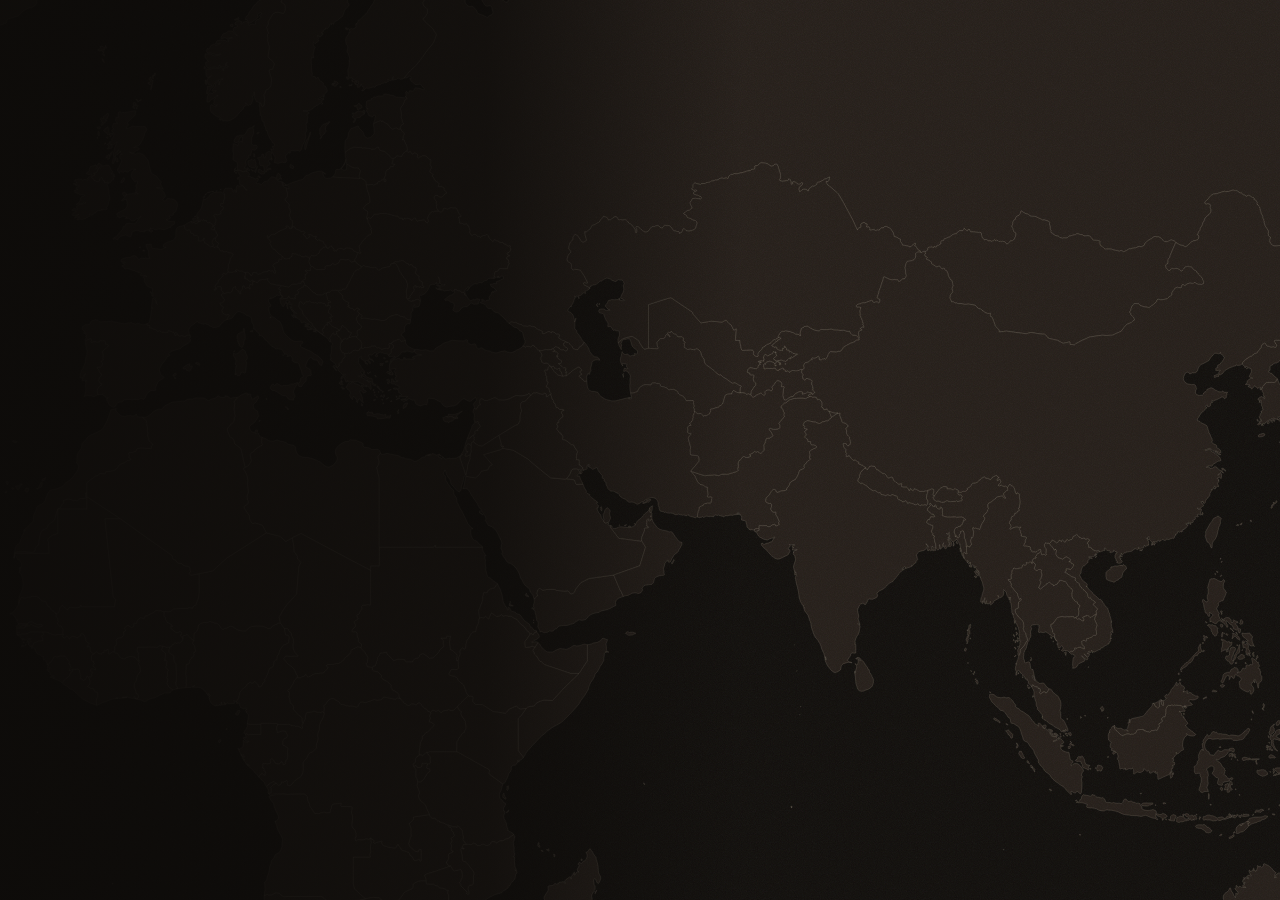
==== index.html @ 6f89796e "Tigray case study deck (UN and Conflict Management seminar) Co-Authored-By: Claude Opus 5.5 <noreply" ====
<!doctype html>
<html lang="en">
<head>
<meta charset="utf-8">
<meta name="viewport" content="width=device-width,initial-scale=1,viewport-fit=cover">
<title>Tigray — A Landlocked Giant</title>
<link rel="stylesheet" href="css/deck.css?v=1793143483">
<link rel="stylesheet" href="css/scene.css?v=1793188620">
</head>
<body>
<div id="viewport">
<div id="stage">
  <svg id="geo"></svg>
  <svg id="ink"></svg>
  <div id="layer"></div>
  <div id="grain"></div>
  <div id="rewind"><span>◀◀ 1889</span></div>

  <!-- PROLOGUE -->
  <section class="slide cold bottom" id="cold" data-at="0.0" data-title="Cold open · 23 Sep 2026" data-hud="off">
    <div class="date step fade">23 September 2026</div>
    <div class="line step">Fighting resumes in northern Ethiopia.</div>
    <div class="line step dim">Airports in Axum, Shire and Mekelle are seized.</div>
    <div class="line step ochre">Four years after a peace deal.</div>
    <script type="application/json" class="scene">[
      {"view":"oldworld","dim":0.15,"year":""},
      {"view":"tigray","frame":"right2","regions":1,"zones":1,"regionFill":{"Tigray":"tig"},"regionOpacity":0.35,"year":"2026","markers":["mekelle","axum","shire"]},
      {"booms":["mekelle"]},
      {"booms":["mekelle","axum","shire"],"pulse":["mekelle","axum","shire"]},
      {"booms":["mekelle","axum","shire",{"at":"alamata","size":0.8}],"markers":["mekelle","axum","shire","alamata"]}
    ]</script>
    <aside class="notes">
      First click: say nothing, let the map fall from space onto Tigray.
      SAY: "Twenty-third of September, this year. Fighting resumes in northern Ethiopia." (click) "The airports in Axum, Shire and Mekelle are seized." (click) "Four years after a peace deal that was supposed to end it."
      Pause on the explosions. "This is Tigray. And this is the second war here in six years."
    </aside>
  </section>

  <section class="slide title-slide" id="title" data-at="0.5" data-title="Title" data-hud="off">
    <div class="geez">ትግራይ</div>
    <h1>Tigray</h1>
    <p class="lede">A landlocked giant, a coastal neighbour, and a region caught in between. <span class="dim">Why Ethiopia's north keeps going back to war.</span></p>
    <div class="byline"><span data-cfg="presenter"></span><span>Case study · Seminar</span><span data-cfg="date"></span></div>
    <script type="application/json" class="scene">[
      {"reset":true,"view":"tigray","frame":"right","regions":1,"zones":1,"regionFill":{"Tigray":"tig"},"regionOpacity":0.55,"dim":0.1,
       "flags":[{"key":"tigray","at":[39.0,13.75],"big":true,"text":"Tigray"}]}
    ]</script>
    <aside class="notes">
      SAY: "ትግራይ, Tigray, in Ge'ez script. My seminar text is Jon Abbink's 2011 article on ethnic federalism.
      My thesis in one sentence: the war in Tigray cannot be understood as a domestic war. Tigray sits exactly where three problems meet: a state of many nations, a giant that lost its sea, and a neighbour it does not trust.
      So I start with the map, go back into history, come back to today, and end with the whole region."
    </aside>
  </section>

  <section class="slide narrow" id="route" data-at="1.0" data-title="The route">
    <div class="eyebrow"><span>Prologue</span><span class="act">The route</span></div>
    <h2>The route</h2>
    <div class="ulist route">
      <div class="r"><span class="y">1</span><p><b>The map</b>: three dilemmas</p></div>
      <div class="r"><span class="y">2</span><p><b>How we got here</b>: 1889 – 2018</p></div>
      <div class="r"><span class="y">3</span><p><b>2018</b>: the centre moves</p></div>
      <div class="r"><span class="y">4</span><p><b>War</b>: 2020 – 2022</p></div>
      <div class="r"><span class="y">5</span><p><b>Pretoria</b>: who sat, who did not</p></div>
      <div class="r"><span class="y">6</span><p><b>After Pretoria</b>: up to today</p></div>
      <div class="r"><span class="y">7</span><p><b>The pattern</b></p></div>
      <div class="r"><span class="y">8</span><p><b>The region</b>: who wants what</p></div>
      <div class="r"><span class="y">9</span><p><b>Conclusions</b>: an open question</p></div>
    </div>
    <script type="application/json" class="scene">[
      {"reset":true,"view":"horn","frame":"right","focus":["Ethiopia","Eritrea","Djibouti","Somalia","Somaliland","Sudan","Yemen"],"countries":{"Ethiopia":"fed","Eritrea":"eri"},"fillOpacity":0.25,"dim":0.35}
    ]</script>
    <aside class="notes">
      Twenty seconds. Do not read the list; give the logic.
      SAY: "Nine short parts. First the map and three dilemmas. Then history: how we got here. Then 2018, the war, Pretoria, and what came after, up to this month. Then I name the pattern, I widen the camera to the region, and I end with a question rather than a solution."
    </aside>
  </section>

  <section class="slide narrow" id="board" data-at="1.4" data-title="The board">
    <div class="eyebrow"><span>Part 1</span><span class="act">The map</span></div>
    <h2>The Horn<br>of Africa</h2>
    <p class="lede step"><em>Ethiopia</em>: 130 million people. No coast since 1993.</p>
    <p class="lede step"><em>Eritrea</em>: about 3.5 million. The whole coast, with <em>Assab</em> and <em>Massawa</em>.</p>
    <p class="lede step"><em>Tigray</em>: Ethiopia's northern region, 6 million, wedged between Eritrea and Sudan.</p>
    <div class="vo step" data-s="4">Across the water: the <b>Red Sea</b>, about 12% of world trade.</div>
    <script type="application/json" class="scene">[
      {"reset":true,"view":"horn","frame":"right","focus":["Ethiopia","Eritrea","Djibouti","Somalia","Somaliland","Sudan","S. Sudan","Kenya","Yemen","Saudi Arabia","Egypt"],
       "flags":[{"key":"ethiopia","at":[37.2,7.3],"big":true,"text":"Ethiopia"},{"key":"eritrea","at":[38.4,16.1],"text":"Eritrea"},{"key":"sudan","at":[32.5,13.0],"text":"Sudan"},{"key":"somalia","at":[45.6,4.5],"text":"Somalia"},{"key":"yemen","at":[46.5,15.4],"text":"Yemen"},{"key":"saudi","at":[44.5,21.5],"text":"Saudi Arabia"}]},
      {"countries":{"Ethiopia":"fed"},"fillOpacity":0.4},
      {"countries":{"Ethiopia":"fed","Eritrea":"eri"},"markers":["assab","massawa"],"pulse":["assab","massawa"]},
      {"pulse":[],"regions":1,"regionFill":{"Tigray":"tig"},"regionOpacity":0.85,"markers":["mekelle","addis","assab","massawa"]},
      {"sea":true,"arrows":[{"id":"trade","from":[33.0,27.5],"to":[44.2,11.9],"kind":"support","color":"sky","bend":0.08,"label":"Suez ⇄ Asia","labelAt":0.3}]}
    ]</script>
    <aside class="notes">
      Three actors, one sea. Say the numbers slowly.
      SAY: "Ethiopia: about 130 million people, the second most populous country in Africa. Since 1993 it has no coast at all.
      Eritrea: about three and a half million, nobody knows exactly because there has never been a census. It holds the whole coast, about a thousand kilometres, with two ports: Assab in the south and Massawa in the north.
      Tigray: Ethiopia's northern region, about six million people, wedged between Eritrea and Sudan.
      And across the water, the Red Sea, from Suez to Bab el-Mandeb, about 12% of world trade. Remember the blue line. Every time it lights up, the sea is the reason."
    </aside>
  </section>

  <section class="slide narrow" id="nations" data-at="2.1" data-title="Dilemma 1 · one state or many nations?" data-cycle>
    <div class="disclaimer">Bubbles paraphrase public positions · source under each · photos: Wikimedia Commons</div>
    <div class="eyebrow"><span>Part 1</span><span class="act">Dilemma 1</span></div>
    <h2>One state,<br>many nations?</h2>
    <p class="lede step"><em>Over 80 peoples</em>. Oromo ~35%, Amhara ~27%, Somali and Tigrayans ~6% each.</p>
    <p class="lede step">Since 1991 every region is an ethnic <em>homeland</em>, with its own government and police.</p>
    <p class="lede step">The question is old: students asked it in <em>1969</em>. Every regime answered it by force.</p>
    <div class="vo step" data-s="4">Whoever holds the centre <b>holds the state</b>.</div>
    <script type="application/json" class="scene">[
      {"reset":true,"view":"ethiopia","frame":"right","regions":1,"regionOpacity":0.15,
       "cycle":{"n":"Dilemma 1","title":"a state of many nations","on":[1],"now":1}},
      {"regionFill":{"Tigray":"tig","Amhara":"amh","Oromia":"lichen","Somali":"sky","Afar":"gold","SNNPR":"rose","Beneshangul Gumu":"teal","Gambela":"violet"},"regionOpacity":0.55,
       "labels":[{"text":"Oromo ~35%","at":[38.6,7.6]},{"text":"Amhara ~27%","at":[38.0,11.3]},{"text":"Somali ~6%","at":[43.8,7.0]},{"text":"Tigrayans ~6%","at":[38.9,13.8]}]},
      {"labels":[{"text":"Tigray","at":[38.9,13.8]},{"text":"Afar","at":[40.9,12.2]},{"text":"Amhara","at":[38.0,11.3]},{"text":"Oromia","at":[38.6,7.6]},{"text":"Somali","at":[43.8,7.0]},{"text":"SNNP","at":[36.6,6.3]}]},
      {"labels":[],"tokens":[{"id":"walleligne","at":"addis"}],
       "bubbles":[{"who":"walleligne","text":"Ethiopia is not really one nation. It is made up of a dozen nationalities.","src":"Walleligne Makonnen, 'On the Question of Nationalities in Ethiopia', 1969 (paraphrase)","pos":"bottom","w":360}]},
      {"bubbles":[],"tokens":[],"regionOpacity":0.75}
    ]</script>
    <aside class="notes">
      Dilemma 1. Introduce the box in the corner: "we collect four conditions as we go".
      SAY: "First dilemma: is Ethiopia one state, or a conglomerate of nations? More than eighty peoples. In the last census, 2007, the Oromo were about 35%, the Amhara about 27%, Somali and Tigrayans about 6% each.
      Since 1991 the map follows ethnicity: each region is the homeland of one people, with its own government and its own police.
      The question is old. In 1969 a student, Walleligne Makonnen, wrote that Ethiopia was not one nation but a dozen nationalities: 'the national question'. Every regime since answered it by force: the emperor by assimilation, the military junta by terror, the TPLF by ethnic federalism.
      The consequence: whoever holds the centre holds the state, and the others wait, or rebel. Watch the box in the corner: this is the first of four conditions we will collect."
    </aside>
  </section>

  <section class="slide narrow" id="landlocked" data-at="3.0" data-title="Dilemma 2 · a giant without a sea" data-cycle>
    <div class="disclaimer">Bubbles paraphrase public positions · source under each · photos: Wikimedia Commons</div>
    <div class="eyebrow"><span>Part 1</span><span class="act">Dilemma 2</span></div>
    <h2>A giant<br>without a sea</h2>
    <p class="lede step">1993: Eritrea's independence takes <em>the whole coast</em>.</p>
    <p class="lede step">Today over <em>90%</em> of Ethiopia's trade runs through one port: <em>Djibouti</em>.</p>
    <p class="lede step">One corridor, high fees, no leverage: the sea becomes a <em>security</em> question.</p>
    <script type="application/json" class="scene">[
      {"reset":true,"view":"hornN","frame":"right","countries":{"Ethiopia":"fed"},"fillOpacity":0.3,
       "cycle":{"n":"Dilemma 2","title":"a giant without a sea","on":[1,2],"now":2}},
      {"countries":{"Ethiopia":"fed","Eritrea":"eri"},"fillOpacity":0.35,"sea":true,"markers":["assab","massawa"],"pulse":["assab","massawa"]},
      {"pulse":["djibouti"],"markers":["addis","djibouti","assab","massawa"],
       "arrows":[{"id":"dj","from":"addis","to":"djibouti","kind":"support","color":"gold","width":5,"label":"90% of trade","labelAt":0.5,"bend":-0.1}]},
      {"pulse":[],"tokens":[{"id":"abiy","at":"addis"}],
       "bubbles":[{"who":"abiy","text":"Sea access is a legal, historical and existential question.","src":"Abiy, parliament, Oct 2025","pos":"top","w":330}]},
      {"bubbles":[]}
    ]</script>
    <aside class="notes">
      Dilemma 2, from Woldemariam (HORN Bulletin, Jan–Feb 2026), the landlocked-state lens.
      SAY: "Second dilemma: a giant without a sea. In 1993 Eritrea became independent and took the whole coast with it.
      Today more than 90% of Ethiopia's foreign trade goes through one port, Djibouti. Woldemariam lists what that means: high logistics costs, exposure to one single corridor, and no leverage over the fees.
      So port access stops being a trade issue and becomes a core national security issue. Abiy says it openly: sea access is a 'legal, historical and existential' question. That is condition two in the box."
    </aside>
  </section>

  <section class="slide narrow" id="threeways" data-at="3.7" data-title="How landlocked states think" data-cycle>
    <div class="eyebrow"><span>Part 1</span><span class="act">How landlocked states think</span></div>
    <h2>Three ways<br>to think</h2>
    <div class="dossier">
      <div class="row step"><div class="k">1 · Vulnerability</div><p>The neighbour with the port holds your <em>lifeline</em>. Every closure is a threat.</p></div>
      <div class="row step"><div class="k">2 · Adaptation</div><p>Many partners, many ports: Djibouti, Berbera, Port Sudan, Assab.</p></div>
      <div class="row step"><div class="k">3 · Interdependence</div><p>Shared corridors and rules, so that <em>no single neighbour</em> can close the door.</p></div>
    </div>
    <div class="vo step" data-s="4">Switzerland, Botswana: <b>rules</b>. Afghanistan, Armenia: <b>isolation</b>.</div>
    <script type="application/json" class="scene">[
      {"reset":true,"view":[[33,6],[49,20.5]],"frame":"right","countries":{"Ethiopia":"fed"},"fillOpacity":0.3,"sea":true,"markers":["addis"],
       "cycle":{"n":"Dilemma 2","title":"how a landlocked state thinks","on":[1,2]}},
      {"markers":["addis","djibouti"],"pulse":["djibouti"],
       "arrows":[{"id":"dj","from":"addis","to":"djibouti","kind":"support","color":"gold","width":5,"bend":-0.1}]},
      {"pulse":[],"markers":["addis","djibouti","berbera","portsudan","assab"],
       "arrows":[{"id":"dj","from":"addis","to":"djibouti","kind":"support","color":"gold","width":5,"bend":-0.1},{"id":"b","from":"addis","to":"berbera","kind":"move","color":"gold","bend":0.12},{"id":"p","from":"addis","to":"portsudan","kind":"move","color":"gold","bend":-0.1},{"id":"a","from":"addis","to":"assab","kind":"claim","color":"oxide","bend":-0.18}]},
      {"arrows":[{"id":"dj","from":"addis","to":"djibouti","kind":"support","color":"sky","width":4,"bend":-0.1},{"id":"a","from":"addis","to":"assab","kind":"support","color":"sky","width":4,"bend":-0.18},{"id":"b","from":"addis","to":"berbera","kind":"support","color":"sky","width":4,"bend":0.12}],
       "labels":[{"text":"shared corridors?","at":[43.4,8.2],"color":"sky"}]},
      {}
    ]</script>
    <aside class="notes">
      The framework of the article: Mahdi (2021), "Security and foreign policy of landlocked states", as used by Woldemariam (2026, pp. 2–3).
      SAY: "How does a state without a sea think? Woldemariam uses a framework by Mahdi, with three structural conditions.
      One, vulnerability: you depend on a transit neighbour; whoever has the port holds your lifeline, so every closure feels like a threat.
      Two, adaptation: you diversify, many partners, many ports. Ethiopia has tried Djibouti, Berbera in Somaliland, Port Sudan, Lamu in Kenya, and Assab.
      Three, interdependence: you build shared corridors and rules, so that no single neighbour can close the door.
      The comparisons in the article: Switzerland and Botswana made it work through institutions and interdependence. Afghanistan and Armenia show the other path: instability at home and nationalist narratives, which deepen vulnerability and isolation.
      Keep the question for later: which path is Ethiopia on?"
    </aside>
  </section>

  <section class="slide narrow" id="twostates" data-at="4.5" data-title="Two states, two logics">
    <div class="eyebrow"><span>Part 1</span><span class="act">Ethiopia and Eritrea</span></div>
    <h2>Two logics</h2>
    <table class="vs">
      <tr><th></th><th>Ethiopia</th><th>Eritrea</th></tr>
      <tr class="step"><td class="k">People</td><td>130 million</td><td>about 3.5 million</td></tr>
      <tr class="step"><td class="k">Sea</td><td>none</td><td>the whole coast</td></tr>
      <tr class="step"><td class="k">Regime</td><td>a federation; Abiy's party dominates</td><td>one party, no national election, Isaias since 1991</td></tr>
      <tr class="step"><td class="k">Logic</td><td>many partners, trade, integration</td><td>security first; the ports are leverage</td></tr>
    </table>
    <div class="vo step" data-s="5">For Ethiopia the coast is a <b>lifeline</b>. For Eritrea it is <b>leverage</b>.</div>
    <script type="application/json" class="scene">[
      {"reset":true,"view":"hornN","frame":"right","countries":{"Ethiopia":"fed","Eritrea":"eri"},"fillOpacity":0.15},
      {"fillOpacity":0.4},
      {"sea":true,"markers":["assab","massawa"],"pulse":["assab","massawa"]},
      {"pulse":[],"tokens":[{"id":"abiy","at":"addis"},{"id":"isaias","at":"asmara"}]},
      {"arrows":[{"id":"dj","from":"addis","to":"djibouti","kind":"support","color":"gold","bend":-0.1}],"markers":["assab","massawa","djibouti"]},
      {"tokens":[{"id":"isaias","at":"asmara"}]}
    ]</script>
    <aside class="notes">
      The asymmetry, row by row (Woldemariam 2026, pp. 4–7).
      SAY: "Two states, two logics. People: 130 million against about three and a half. Sea: none against the whole coast.
      Regime: Ethiopia is a federation with real bureaucracies, even if Abiy's Prosperity Party dominates. Eritrea is a one-party state; there has never been a national election; Isaias Afwerki has ruled since 1991, decisions are personal.
      Logic: Ethiopia looks for many partners, trade and regional integration. Eritrea thinks security first; Woldemariam calls it securitised and zero-sum. Its ports are its leverage, the one card that compensates for being small. Opening them fully would also mean transparency and economic opening, a risk for the regime.
      So: for Ethiopia the coast is a lifeline. For Eritrea it is leverage."
    </aside>
  </section>

  <section class="slide narrow" id="mistrust" data-at="5.3" data-title="Dilemma 3 · built-in mistrust" data-cycle>
    <div class="eyebrow"><span>Part 1</span><span class="act">Dilemma 3</span></div>
    <h2>Built-in<br>mistrust</h2>
    <p class="lede step"><span class="k">Asmara remembers</span>Annexation in 1962, thirty years of war, the border war of 1998.</p>
    <p class="lede step"><span class="k">Addis fears</span>An Eritrea that arms its rebels and holds the door to the sea.</p>
    <p class="lede step"><span class="k">The trap</span>Each side reads the other's defence as an attack.</p>
    <div class="vo step" data-s="4">Every peace so far was made <b>between leaders, not institutions</b>.</div>
    <script type="application/json" class="scene">[
      {"reset":true,"view":"hornN","frame":"right","countries":{"Ethiopia":"fed","Eritrea":"eri"},"fillOpacity":0.25,
       "tokens":[{"id":"abiy","at":"addis"},{"id":"isaias","at":"asmara"}],
       "cycle":{"n":"Dilemma 3","title":"a neighbour it cannot trust","on":[1,2,3],"now":3}},
      {"tokens":[{"id":"abiy","at":"addis"},{"id":"isaias","at":"asmara","glow":true}],"labels":[{"text":"1962 · 1961–91 · 1998","at":[38.4,17.2],"color":"eri"}]},
      {"labels":[],"tokens":[{"id":"abiy","at":"addis","glow":true},{"id":"isaias","at":"asmara"}],"markers":["assab"],"pulse":["assab"],
       "arrows":[{"id":"rb","from":"asmara","to":[38.0,12.0],"kind":"support","color":"eri","label":"rebels","labelAt":0.6,"bend":0.2}]},
      {"arrows":[],"pulse":[],"links":[{"a":"abiy","b":"isaias","kind":"enemy","label":"mistrust"}]},
      {}
    ]</script>
    <aside class="notes">
      Dilemma 3 (Woldemariam 2026, pp. 5 and 7–8: misperception, proxy politics, historical memory).
      SAY: "Third dilemma: a neighbour Ethiopia cannot trust, and who cannot trust Ethiopia.
      Asmara remembers: the annexation of 1962, thirty years of war against Ethiopian regimes, and the border war of 1998 under a Tigrayan-led government.
      Addis fears: an Eritrea that arms Ethiopian rebels, and that holds the door to the sea.
      The trap, in the article's words: misperception. Each side reads the other's defensive moves as aggression. When Ethiopia looks for ports, Asmara sees encirclement; when Asmara builds alliances, Addis sees revisionism.
      And every peace so far was personal, between leaders, without joint commissions or legal guarantees. That is condition three."
    </aside>
  </section>

  <section class="slide narrow" id="hinge" data-at="6.0" data-title="Why Tigray?" data-cycle>
    <div class="eyebrow"><span>Part 1</span><span class="act">Where Tigray fits</span></div>
    <h2>Why<br>Tigray?</h2>
    <p class="lede step" data-s="1" data-u="2"><span class="k">The frontier</span>The central border with Eritrea runs along Tigray: <em>Badme, Zalambessa, Irob</em>.</p>
    <p class="lede step" data-s="2" data-u="3"><span class="k">The back door</span>Its west touches <em>Sudan</em>: farmland, refugees, guns.</p>
    <p class="lede step" data-s="3" data-u="4"><span class="k">The army</span>The TPLF ruled Ethiopia for 27 years and still has <em>its own army</em>.</p>
    <p class="lede step" data-s="4"><span class="k">The enemy</span>For Asmara, an armed TPLF is not a party. It is an <em>existential threat</em>.</p>
    <div class="vo step" data-s="5">Tigray sits on <b>all three dilemmas</b> at once.</div>
    <script type="application/json" class="scene">[
      {"reset":true,"view":"border","frame":"right","regions":1,"zones":1,"regionFill":{"Tigray":"tig"},"regionOpacity":0.45,"countries":{"Eritrea":"eri"},"fillOpacity":0.25,
       "cycle":{"n":"Tigray","title":"where the dilemmas meet","on":[1,2,3]}},
      {"markers":["badme","zalambessa","irob","mekelle"],"pulse":["badme","zalambessa","irob"]},
      {"pulse":["humera"],"markers":["humera","mekelle"],"zoneHatch":{"Western":"amh"},"labels":[{"text":"Sudan","at":[35.9,14.4],"color":"sand"}]},
      {"pulse":[],"zoneHatch":{},"labels":[],"markers":["mekelle"],"tokens":[{"id":"tplf","at":"mekelle"}]},
      {"tokens":[{"id":"tplf","at":"mekelle"},{"id":"isaias","at":"asmara"}],"links":[{"a":"isaias","b":"tplf","kind":"enemy","label":"existential"}]},
      {}
    ]</script>
    <aside class="notes">
      Position Tigray in the picture. One reason per click.
      SAY: "So why does Tigray matter so much? Four reasons.
      The frontier: the central stretch of the Ethiopia–Eritrea border runs along Tigray: Badme, Zalambessa, Irob. Every border war is fought here.
      The back door: in the west, Tigray touches Sudan, with fertile farmland, refugee routes and, in wartime, supply routes.
      The army: the TPLF, the Tigray People's Liberation Front, ruled all of Ethiopia for 27 years, and it still has its own army.
      The enemy: Woldemariam writes that for Asmara the TPLF is not just a domestic Ethiopian party but an existential security threat.
      So Tigray sits on all three dilemmas at once: who owns the state, who gets the sea, and who trusts whom. Now: how did we get here?"
    </aside>
  </section>

  <section class="slide narrow" id="roots" data-at="6.8" data-title="1889–1896 · an empire by conquest" data-transition="rewind" data-transition-text="◀◀ 1889" data-cycle>
    <div class="eyebrow"><span>Part 2 · How we got here</span><span class="act">1889 – 1896</span></div>
    <h2>An empire<br>by conquest</h2>
    <p class="lede step"><em>Menelik II</em> conquers the south, east and west. Today's borders are drawn by force.</p>
    <p class="lede step">Italy takes the coast in 1890 and calls it <em>Eritrea</em>. Ethiopia beats Italy at <em>Adwa</em>, 1896.</p>
    <script type="application/json" class="scene">[
      {"reset":true,"past":true,"view":"horn","frame":"right","year":"1889","focus":["Ethiopia","Eritrea","Somalia","Somaliland","Djibouti","Sudan","Kenya"],
       "cycle":{"n":"1890s","title":"an empire by conquest","on":[1],"now":1}},
      {"countries":{"Ethiopia":"flag:ethiopia_empire"},"fillOpacity":0.35,"tokens":[{"id":"menelik","at":"shewa"}],"year":"1900",
       "arrows":[{"id":"m1","from":"@menelik","to":[37.4,6.2],"kind":"attack","color":"gold","label":"south"},{"id":"m2","from":"@menelik","to":[42.6,8.3],"kind":"attack","color":"gold","label":"east","bend":-0.15},{"id":"m3","from":"@menelik","to":[35.2,8.4],"kind":"attack","color":"gold","label":"west","bend":0.15}]},
      {"view":"hornN","year":"1896","tokens":[],"arrows":[],
       "countries":{"Ethiopia":"flag:ethiopia_empire","Eritrea":"flag:italy"},"fillOpacity":0.45,
       "flags":[{"key":"italy","at":[38.0,16.9],"text":"Italian Eritrea"}],"booms":["adwa"],"markers":["adwa"],"labels":[{"text":"Adwa 1896: Italy defeated","at":[40.6,13.4],"color":"gold"}],
       "cycle":{"n":"1890s","title":"the coast becomes Italian","on":[1,2],"now":2}}
    ]</script>
    <aside class="notes">
      Rewind effect. Warm, faded colours mean: we are in the past.
      SAY: "1889. Menelik II, emperor from the central province of Shewa, conquers the south, the east and the west. The empire doubles. Today's borders are drawn by conquest, and the conquered peoples, Oromo, Somali, the peoples of the south, are ruled from an Amharic-speaking centre. That is the root of dilemma one.
      At the same time Italy takes the coast and calls it Eritrea: the root of dilemma two. In 1896 Ethiopia crushes Italy at Adwa, which is why it was never a colony. But Eritrea lives fifty years apart, as an Italian colony, with its own identity. (Mussolini occupies Ethiopia in 1936; the British drive the Italians out in 1941.)"
    </aside>
  </section>

  <section class="slide narrow" id="cycle1" data-at="7.4" data-title="1950 – 1962 · the UN federation" data-cycle>
    <div class="eyebrow"><span>Part 2</span><span class="act">1950 – 1962</span></div>
    <h2>The UN<br>draws a line</h2>
    <p class="lede step">1950: the UN (<em>Res. 390 A</em>) federates Eritrea with Ethiopia. The emperor gets <em>his coast</em>.</p>
    <p class="lede step">Eritreans are never asked in a vote.</p>
    <p class="lede step">1962: the emperor annexes Eritrea. <em>The UN says nothing.</em></p>
    <div class="vo step" data-s="4">The first <b>empty chair</b>, and the birth of the mistrust.</div>
    <script type="application/json" class="scene">[
      {"reset":true,"past":true,"view":"hornN","frame":"right","year":"1950","focus":["Ethiopia","Eritrea","Sudan","Djibouti","Yemen"],"countries":{"Ethiopia":"flag:ethiopia_empire"},"hatchCountries":{"Eritrea":"eri"},"fillOpacity":0.45,
       "cycle":{"n":"1950","title":"the UN federation","on":[1]}},
      {"tokens":[{"id":"un_old","at":[44.6,17.6]}],"labels":[{"text":"Federation","at":[38.6,16.6],"color":"eri"}],"arrows":[{"id":"fed","from":"@un_old","to":[38.4,15.6],"kind":"support","color":"sky","bend":-0.2}],"sea":true,
       "cycle":{"n":"1950","title":"the emperor gets a coast","on":[1,2],"now":2}},
      {"dim":0.4,"tokens":[],"arrows":[],"labels":[],"table":{"at":{"x":0.74,"y":0.6},"title":"Who decides Eritrea's future?","seats":[{"who":"un_old","label":"UN"},{"who":"haile_selassie","label":"Emperor"},{"who":"us_old","label":"US, UK"},{"empty":true,"hl":true,"label":"Eritreans"}]},
       "cycle":{"n":"1950","title":"the first empty chair","on":[1,2,4],"now":4}},
      {"dim":0,"table":null,"year":"1962","hatchCountries":{},"countries":{"Ethiopia":"flag:ethiopia_empire","Eritrea":"flag:ethiopia_empire"},"labels":[{"text":"Annexed","at":[38.6,16.6],"color":"oxide","cls":"big"}],
       "tokens":[{"id":"un_old","at":[44.6,17.6],"struck":true,"role":"no reaction"},{"id":"haile_selassie","at":"addis"}],
       "cycle":{"n":"1962","title":"annexation","on":[1,2,3,4],"now":3}},
      {}
    ]</script>
    <aside class="notes">
      Course hook: the UN's first decision on this conflict.
      SAY: "1950: the UN General Assembly, Resolution 390 A, decides that the former Italian colony becomes an autonomous Eritrea federated with Ethiopia, with its own parliament. Emperor Haile Selassie had lobbied for exactly this: it gave his empire a coast.
      Look at who sits at the table: the UN, the emperor, the great powers; the Americans wanted a listening base in Asmara. Eritreans never voted. The first empty chair.
      1962: the emperor dissolves the Eritrean parliament and annexes Eritrea. The UN, which built the arrangement, says nothing. This is where Eritrean mistrust is born: all four conditions are already on the board."
    </aside>
  </section>

  <section class="slide narrow" id="derg" data-at="8.1" data-title="1961 – 1993 · thirty years of war" data-cycle>
    <div class="eyebrow"><span>Part 2</span><span class="act">1961 – 1993</span></div>
    <h2>Thirty years<br>of war</h2>
    <p class="lede step">1974: a military junta, the <em>Derg</em>, topples the emperor. Terror, famine, Soviet arms.</p>
    <p class="lede step">Eritrean and Tigrayan guerrillas fight it: the <em>EPLF</em> and the <em>TPLF</em>.</p>
    <p class="lede step">1991 they win. 1993: Eritrea is independent. <em>Ethiopia loses the sea.</em></p>
    <script type="application/json" class="scene">[
      {"reset":true,"past":true,"view":"hornN","frame":"right","year":"1961","focus":["Ethiopia","Eritrea","Sudan","Djibouti","Somalia","Yemen"],"countries":{"Ethiopia":"flag:ethiopia_empire","Eritrea":"flag:ethiopia_empire"},"fillOpacity":0.4,
       "cycle":{"n":"1961–91","title":"thirty years of war","on":[1,2,3,4]}},
      {"year":"1977","countries":{"Ethiopia":"flag:derg","Eritrea":"flag:derg"},
       "tokens":[{"id":"mengistu","at":"addis","glow":true},{"id":"ussr","at":[44.5,13.0]}],
       "arrows":[{"id":"sov","from":"@ussr","to":"@mengistu","kind":"support","color":"flag:ussr","label":"arms + Cuban troops"}]},
      {"year":"1975–91","arrows":[],"booms":[{"at":[38.5,15.9],"size":0.8},{"at":[38.9,13.6],"size":0.7}],"hatchCountries":{"Eritrea":"eri"},"regions":1,"regionHatch":{"Tigray":"tig"},
       "tokens":[{"id":"mengistu","at":"addis"},{"id":"eplf","at":[37.6,16.2],"small":true},{"id":"tplf","at":[38.4,13.6],"small":true}]},
      {"year":"1993","booms":[],"hatchCountries":{},"regionHatch":{},"regions":0,"countries":{"Ethiopia":"fed","Eritrea":"eri"},
       "tokens":[{"id":"mengistu","at":"addis","struck":true,"role":"flees 1991"},{"id":"eplf","at":[37.6,16.2],"small":true},{"id":"tplf","at":[38.4,13.6],"small":true}],
       "flags":[{"key":"eritrea","at":[39.6,16.8],"text":"Eritrea 1993"}],"markers":["assab","massawa"],"pulse":["assab","massawa"],"sea":true,
       "cycle":{"n":"1993","title":"the sea is gone","on":[1,2,3,4],"now":2}}
    ]</script>
    <aside class="notes">
      Keep it fast: this is the bridge to 1991.
      SAY: "Who keeps the annexation alive? Outside patrons. First the Americans, with their base in Asmara and arms for the emperor. In 1974 a military junta, the Derg, overthrows the emperor; from 1977 the Soviet Union arms Mengistu's regime, with Cuban troops. The patron changes, the war does not. Terror, and the famine of 1984.
      Two guerrilla fronts fight the Derg: the EPLF in Eritrea, the TPLF in Tigray. They are allies, but uneasy ones; they quarrel in the 1980s over strategy and borders. Remember that: the seed of a later mistrust.
      1991: they win. Mengistu flees. 1993: Eritreans vote 99.8% for independence, observed by the UN. Ethiopia becomes a country without a coast."
    </aside>
  </section>

  <section class="slide narrow" id="top1991" data-at="8.7" data-title="1991 · Tigray at the top" data-cycle>
    <div class="eyebrow"><span>Part 2</span><span class="act">1991 – 2018</span></div>
    <h2>Tigray<br>at the top</h2>
    <p class="lede step">The TPLF, from a region of 6%, leads the coalition that rules Ethiopia for 27 years: the <em>EPRDF</em>.</p>
    <p class="lede step">It accepts Eritrea's independence. Ethiopia becomes <em>landlocked</em> under a Tigrayan-led government.</p>
    <p class="lede step">It redraws the country by <em>ethnicity</em>, with a right to secede (Art. 39).</p>
    <div class="vo step" data-s="4">Nationalists still blame the TPLF <b>for losing the sea</b>.</div>
    <script type="application/json" class="scene">[
      {"reset":true,"past":true,"view":"ethiopia","frame":"right","year":"1991","regions":1,"regionFill":{"Tigray":"tig"},"regionOpacity":0.5,"markers":["mekelle","addis"],
       "cycle":{"n":"1991","title":"Tigray at the top","on":[1],"now":1}},
      {"tokens":[{"id":"meles","at":"addis"}],"arrows":[{"id":"up","from":"mekelle","to":"@meles","kind":"move","color":"tig","label":"TPLF → Addis","labelAt":0.5,"bend":0.15}]},
      {"arrows":[],"countries":{"Eritrea":"eri"},"fillOpacity":0.4,"markers":["mekelle","addis","assab"],"pulse":["assab"],"year":"1993",
       "cycle":{"n":"1993","title":"a landlocked Ethiopia","on":[1,2],"now":2}},
      {"pulse":[],"year":"1995","regionFill":{"Tigray":"tig","Amhara":"amh","Oromia":"lichen","Somali":"sky","Afar":"gold","SNNPR":"rose","Beneshangul Gumu":"teal","Gambela":"violet","Hareri":"sand","Dire Dawa":"sand","Addis Ababa":"sand"},"regionOpacity":0.55,
       "labels":[{"text":"Tigray","at":[38.9,13.8]},{"text":"Afar","at":[40.9,12.2]},{"text":"Amhara","at":[38.0,11.3]},{"text":"Oromia","at":[38.6,7.6]},{"text":"Somali","at":[43.8,7.0]},{"text":"SNNP","at":[36.6,6.3]}],
       "tokens":[{"id":"meles","at":"addis"},{"id":"olf","at":[37.0,8.6],"small":true,"struck":true,"role":"walks out 1992"}],
       "cycle":{"n":"1995","title":"ethnic federalism","on":[1,2,4],"now":4}},
      {}
    ]</script>
    <aside class="notes">
      The key fact of Part 2: a minority at the top of a landlocked state.
      SAY: "1991. The TPLF, a front from a region with about 6% of the population, leads the coalition that takes power in Addis: the EPRDF. Its leader, Meles Zenawi, rules Ethiopia until his death in 2012, and the TPLF dominates the security apparatus until 2018.
      It accepts Eritrea's independence; the EPLF were its wartime allies. So Ethiopia becomes landlocked under a Tigrayan-led government. Ethiopian nationalists, and in 2023 Abiy himself, called giving up the coast a historic mistake.
      And it answers the national question by redrawing the country by ethnicity: nine regions, and Article 39, the right of every 'nation, nationality and people' to secede. Empty chair again: in 1992 the Oromo Liberation Front, speaking for the largest group, walks out of the transition.
      Ethiopia's dilemmas now have a Tigrayan face."
    </aside>
  </section>

  <section class="slide narrow" id="trap" data-at="9.5" data-title="Abbink 2011 · the federalism trap" data-cycle>
    <div class="eyebrow"><span>Part 2 · The seminar text</span><span class="act">Abbink 2011</span></div>
    <h2>The federalism<br>trap</h2>
    <div class="trap2">
      <div class="it step" data-s="1"><h4><span>1 ·</span> Containers</h4><p class="step" data-s="1" data-u="2">Each people owns a territory. Every border becomes a prize, like Western Tigray's farmland.</p></div>
      <div class="it step" data-s="2"><h4><span>2 ·</span> One lock</h4><p class="step" data-s="2" data-u="3">One party runs every region. Federal on paper, "more like a unitary state" (p. 602).</p></div>
      <div class="it step" data-s="3"><h4><span>3 ·</span> A right that sleeps</h4><p class="step" data-s="3" data-u="4">Art. 39 is "vacuous" while the centre is strong (p. 605). The West pays the regime.</p></div>
      <div class="it red step" data-s="4"><h4><span>4 ·</span> If the lock breaks?</h4><p class="step" data-s="4" data-u="5">Every container has its own government, its own police, and a right to leave.</p></div>
    </div>
    <div class="vo step" data-s="5">A federation that works only <b>while one party holds the key</b>.</div>
    <script type="application/json" class="scene">[
      {"reset":true,"past":true,"view":"ethiopia","frame":"right","regions":1,"regionFill":{"Tigray":"tig","Amhara":"amh","Oromia":"lichen","Somali":"sky","Afar":"gold","SNNPR":"rose","Beneshangul Gumu":"teal","Gambela":"violet"},"regionOpacity":0.25,"year":"2011",
       "cycle":{"n":"Abbink","title":"the federalism trap","on":[1]}},
      {"regionOpacity":0.6,"zones":1,"zoneHatch":{"Western":"amh"},"booms":[{"at":[42.0,8.6],"size":0.55},{"at":[34.7,8.1],"size":0.5},{"at":[37.6,6.7],"size":0.5}]},
      {"booms":[],"zoneHatch":{},"tokens":[{"id":"eprdf","at":"addis","big":true}],
       "arrows":[{"id":"g1","from":"@eprdf","to":[38.9,13.8],"kind":"support","color":"gold","width":3,"bend":0.1},{"id":"g2","from":"@eprdf","to":[38.0,11.4],"kind":"support","color":"gold","width":3,"bend":0.1},{"id":"g3","from":"@eprdf","to":[40.9,12.1],"kind":"support","color":"gold","width":3,"bend":-0.1},{"id":"g4","from":"@eprdf","to":[43.6,7.2],"kind":"support","color":"gold","width":3,"bend":0.1},{"id":"g5","from":"@eprdf","to":[36.6,6.4],"kind":"support","color":"gold","width":3,"bend":-0.1},{"id":"g6","from":"@eprdf","to":[35.2,10.6],"kind":"support","color":"gold","width":3,"bend":0.1}]},
      {"arrows":[{"id":"g1","from":"@eprdf","to":[38.9,13.8],"kind":"support","color":"gold","width":3,"bend":0.1},{"id":"g2","from":"@eprdf","to":[38.0,11.4],"kind":"support","color":"gold","width":3,"bend":0.1},{"id":"g3","from":"@eprdf","to":[40.9,12.1],"kind":"support","color":"gold","width":3,"bend":-0.1},{"id":"g4","from":"@eprdf","to":[43.6,7.2],"kind":"support","color":"gold","width":3,"bend":0.1},{"id":"g5","from":"@eprdf","to":[36.6,6.4],"kind":"support","color":"gold","width":3,"bend":-0.1},{"id":"g6","from":"@eprdf","to":[35.2,10.6],"kind":"support","color":"gold","width":3,"bend":0.1},{"id":"west","from":[46.8,4.2],"to":"@eprdf","kind":"support","color":"flag:usa","label":"Western aid","labelAt":0.35,"bend":-0.15}]},
      {"arrows":[],"tokens":[{"id":"eprdf","at":"addis","big":true}],"regionOpacity":0.75},
      {}
    ]</script>
    <aside class="notes">
      THE SEMINAR TEXT. Jon Abbink, "Ethnic-based federalism and ethnicity in Ethiopia: reassessing the experiment after 20 years", Journal of Eastern African Studies 5(4), 2011, 596–618. Written nine years before the war. Slow down.
      1) Containers: "Ethnicity becomes territory. Every internal border is now a prize: land, budget, jobs, who counts as 'native'. Abbink counts dozens of boundary conflicts, 5,000 to 6,000 dead in twenty years (p. 605). His own example: the TPLF attached the sesame lands of Humera and Wolkait, Western Tigray, to Tigray on 'profitable economic criteria' (p. 608). Amhara nationalists call it 'our historical land'."
      2) One lock: "Why didn't it explode? Because one party ran every container. Federal on paper, 'more like a unitary state' (p. 602), 'stronger than any previous Ethiopian state' (p. 596)."
      3) A right that sleeps: "Article 39 is 'vacuous': you cannot use a right to leave against a centre that strong. And the West pays: Meles is a donor favourite and Washington's partner against terrorism in Somalia."
      4) If the lock breaks? "Abbink's warning: if the party ever loses control, every container has its own government, its own police, and a constitutional right to leave."
      Punchline: "A federation that works only while one party holds the key. In 2018, the key changes hands."
    </aside>
  </section>

  <section class="slide narrow" id="borderwar" data-at="10.7" data-title="1998 – 2018 · brothers at war" data-cycle>
    <div class="eyebrow"><span>Part 2</span><span class="act">1998 – 2018 · Ethiopia and Eritrea</span></div>
    <h2>Brothers<br>at war</h2>
    <p class="lede step" data-s="1" data-u="2"><span class="k">1998 – 2000</span>The two winners of 1991 fight over <em>Badme</em>. 70,000–100,000 dead.</p>
    <p class="lede step" data-s="2" data-u="3"><span class="k">Why</span>Ports, trade, a new currency, and two new regimes <em>using the war at home</em>.</p>
    <p class="lede step" data-s="3" data-u="4"><span class="k">2002</span>A "final and binding" ruling gives Badme to Eritrea. Ethiopia, and Tigray, <em>refuse</em>.</p>
    <p class="lede step" data-s="4"><span class="k">2002 – 2018</span>UN peacekeepers squeezed out. Each side arms the other's rebels. <em>No war, no peace.</em></p>
    <div class="vo step" data-s="5">The mistrust becomes personal: <b>Isaias against the TPLF</b>.</div>
    <script type="application/json" class="scene">[
      {"reset":true,"past":true,"view":"border","frame":"right","year":"1998","focus":["Ethiopia","Eritrea","Sudan","Djibouti","Yemen"],"countries":{"Ethiopia":"fed","Eritrea":"eri"},"fillOpacity":0.35,"markers":["badme"],
       "cycle":{"n":"1998","title":"brothers at war","on":[2,3],"now":3}},
      {"booms":["badme",{"at":[39.4,14.5],"size":0.8}],"tokens":[{"id":"meles","at":[37.3,12.6]},{"id":"isaias","at":"asmara"}],"links":[{"a":"meles","b":"isaias","kind":"enemy","label":"1998–2000"}]},
      {"booms":[],"links":[{"a":"meles","b":"isaias","kind":"enemy"}],"markers":["badme","assab"],"pulse":["assab"],"labels":[{"text":"port fees · new currency 1997","at":[41.4,13.9],"color":"ochre","cls":"note"}]},
      {"year":"2002","pulse":[],"labels":[],"links":[],"tokens":[{"id":"meles","at":[37.3,12.6],"glow":true},{"id":"isaias","at":"asmara"},{"id":"eebc","at":[40.9,13.6],"small":true}],
       "arrows":[{"id":"rule","from":"@eebc","to":"badme","kind":"claim","color":"sky","label":"Badme → Eritrea","bend":-0.2}],
       "cycle":{"n":"2002","title":"a ruling nobody enforced","on":[2,3,4],"now":4}},
      {"year":"2002–18","arrows":[{"id":"px1","from":"asmara","to":[41.0,11.8],"kind":"support","color":"eri","label":"→ Ethiopian rebels","labelAt":0.6,"bend":-0.2},{"id":"px2","from":[37.3,12.6],"to":[37.4,15.9],"kind":"support","color":"fed","label":"→ Eritrean rebels","labelAt":0.7,"bend":0.25}],
       "tokens":[{"id":"meles","at":[37.3,12.6]},{"id":"isaias","at":"asmara"},{"id":"un_old","at":[40.9,13.6],"small":true,"name":"UNMEE","role":"squeezed out 2008","struck":true}]},
      {"arrows":[],"labels":[{"text":"No war, no peace","at":[38.6,14.95],"color":"ochre","cls":"big"}],"tokens":[{"id":"meles","at":[37.3,12.6]},{"id":"isaias","at":"asmara","glow":true}]}
    ]</script>
    <aside class="notes">
      Gergő covers this war in detail; we only need what it did to the relationship. One sentence on screen at a time.
      SAY: "1998: the two winners of 1991, Meles in Addis and Isaias in Asmara, go to war over a dusty border town, Badme. Between 70 and 100 thousand dead.
      Why? Port fees in Assab, trade, Eritrea's new currency in 1997, and, as Woldemariam argues, two new regimes using the conflict at home: diversionary politics after the fall of the Derg.
      2002: after the Algiers peace, an international commission rules, 'final and binding', that Badme is Eritrean. Ethiopia refuses. Badme is administered by Tigray, by the TPLF, and they will not hand it over: an empty chair.
      Then sixteen years of 'no war, no peace': Eritrea squeezes out the UN mission in 2008, each side arms the other's rebels, and in 2009 the Security Council sanctions Eritrea (Res. 1907).
      Here the mistrust becomes personal: Isaias against the TPLF. That explains 2018 and 2020."
    </aside>
  </section>

  <section class="slide narrow" id="centre" data-at="11.5" data-title="2018 · Tigray loses the centre" data-cycle>
    <div class="eyebrow"><span>Part 3</span><span class="act">2018 · the centre moves</span></div>
    <h2>Tigray loses<br>the centre</h2>
    <p class="lede step" data-s="1" data-u="2"><span class="k">2015 – 2018</span>Mass protests in <em>Oromia and Amhara</em>: together, about 60% of Ethiopians.</p>
    <p class="lede step" data-s="2" data-u="3"><span class="k">April 2018</span>The coalition picks <em>Abiy Ahmed</em>, an Oromo. TPLF leaders retreat to Mekelle.</p>
    <p class="lede step" data-s="3" data-u="4"><span class="k">2019</span>Abiy merges the coalition into one party. The TPLF <em>refuses to join</em>.</p>
    <p class="lede step" data-s="4"><span class="k">But</span>Tigray keeps a strong regional force, and much of the federal army is based <em>on its soil</em>.</p>
    <div class="vo step" data-s="5">Demoted at the centre, <b>armed at home</b>.</div>
    <script type="application/json" class="scene">[
      {"reset":true,"past":true,"view":"ethiopia","frame":"right","year":"2015","regions":1,"regionFill":{"Tigray":"tig","Amhara":"amh","Oromia":"lichen"},"regionOpacity":0.3,
       "cycle":{"n":"2018","title":"the centre moves","on":[1],"now":1}},
      {"regionOpacity":0.6,"booms":[{"at":[38.4,8.2],"size":0.6},{"at":[37.6,11.6],"size":0.6}],"labels":[{"text":"Oromia","at":[38.6,7.2]},{"text":"Amhara","at":[38.0,11.0]}]},
      {"year":"2018","booms":[],"labels":[],"markers":["mekelle","addis"],"tokens":[{"id":"abiy","at":"addis"},{"id":"debretsion","at":"mekelle","dx":60}],
       "arrows":[{"id":"back","from":"addis","to":"mekelle","kind":"move","color":"tig","label":"back to Mekelle","labelAt":0.55,"bend":-0.2}]},
      {"year":"2019","arrows":[],"tokens":[{"id":"abiy","at":"addis"},{"id":"eprdf","at":[36.2,9.8],"small":true,"struck":true,"role":"dissolved 2019"},{"id":"debretsion","at":"mekelle","dx":60}],
       "links":[{"a":"abiy","b":"debretsion","kind":"enemy","label":"refuses"}]},
      {"tokens":[{"id":"abiy","at":"addis"},{"id":"debretsion","at":"mekelle","dx":60}],"links":[],"regionFill":{"Tigray":"oxide","Amhara":"amh","Oromia":"lichen"},"regionOpacity":0.7,
       "flags":[{"key":"tigray","at":[39.0,14.6],"text":"own forces"}],"cycle":{"n":"2019","title":"armed at home","on":[1,4],"now":4}},
      {}
    ]</script>
    <aside class="notes">
      Part 3: demography meets geopolitics. This is the turning point of the story.
      SAY: "From 2015, mass protests in Oromia and then Amhara. Together these two peoples are about 60% of Ethiopians, and they felt ruled by a party from a region of 6%.
      In April 2018 the coalition gives up and picks Abiy Ahmed, an Oromo, as prime minister. He releases prisoners, invites the exiled rebels home, and puts TPLF-era security chiefs on trial for corruption and abuses. The TPLF leaders retreat to Mekelle.
      In December 2019 Abiy merges the coalition into a single new party, the Prosperity Party. The TPLF refuses to join. Abbink's lock is broken.
      But here is the dangerous part: Tigray keeps a strong regional special force and militia, and the federal army's Northern Command, a large part of its heavy weapons, is based in Tigray, facing Eritrea.
      Demoted at the centre, armed at home. A region that feels pushed out, and has the means to resist."
    </aside>
  </section>

  <section class="slide narrow" id="peace2018" data-at="12.4" data-title="2018 – 2020 · a peace against someone" data-cycle>
    <div class="disclaimer">Bubbles paraphrase public positions · source under each · photos: Wikimedia Commons</div>
    <div class="eyebrow"><span>Part 3</span><span class="act">2018 – 2020</span></div>
    <h2>A peace<br>against someone</h2>
    <p class="lede step" data-s="1">2018: Abiy makes peace with Eritrea. Nobel Prize, 2019.</p>
    <p class="lede step" data-s="2">A deal between <em>two men</em>, against <em>one common enemy</em>: the TPLF.</p>
    <p class="lede step" data-s="3" data-u="5">Signed in <em>Jeddah</em>, without the AU. No treaty. The ports never open.</p>
    <p class="lede step" data-s="5">2020: Tigray votes alone. Each side calls the other <em>illegal</em>.</p>
    <script type="application/json" class="scene">[
      {"reset":true,"past":true,"view":"hornN","frame":"right","year":"2018","regions":1,"countries":{"Eritrea":"eri"},"fillOpacity":0.25,"regionFill":{"Tigray":"tig"},"regionOpacity":0.3,
       "tokens":[{"id":"abiy","at":"addis"},{"id":"isaias","at":"asmara","dx":-40}],
       "cycle":{"n":"2018","title":"a peace against someone","on":[1]}},
      {"links":[{"a":"abiy","b":"isaias","kind":"ally","label":"Peace · Jul 2018","bend":-0.25}]},
      {"links":[{"a":"abiy","b":"isaias","kind":"ally","bend":-0.25}],"bubbles":[{"who":"isaias","text":"Game over for the TPLF.","src":"Isaias, 20 Jun 2018 · Weldemichael 2024, p. 64–65","pos":"right","w":280,"tone":"angry"}],
       "cycle":{"n":"2018","title":"the TPLF is the target","on":[1,3,4],"now":4}},
      {"bubbles":[],"tokens":[{"id":"abiy","at":"addis"},{"id":"isaias","at":"asmara","dx":-40},{"id":"mbs","at":[45.2,15.6],"small":true},{"id":"mbz","at":[45.6,12.4],"small":true}],
       "arrows":[{"id":"sa","from":"@mbs","to":"@isaias","kind":"support","color":"flag:saudi","label":"Jeddah"},{"id":"ae","from":"@mbz","to":"@abiy","kind":"support","color":"flag:uae","label":"$3 bn"}],
       "markers":["assab","massawa"]},
      {"arrows":[],"tokens":[{"id":"abiy","at":"addis"},{"id":"isaias","at":"asmara","dx":-40}],"labels":[{"text":"ports: never opened","at":[41.9,14.6],"color":"oxide"}],
       "cycle":{"n":"2018","title":"no treaty, no ports","on":[1,2,3,4],"now":2}},
      {"year":"2020","labels":[],"markers":[],"tokens":[{"id":"abiy","at":"addis"},{"id":"isaias","at":"asmara","dx":-40},{"id":"debretsion","at":"mekelle","dx":60}],
       "links":[{"a":"abiy","b":"isaias","kind":"ally","bend":-0.25},{"a":"abiy","b":"debretsion","kind":"enemy","label":"Sep 2020 vote: void"},{"a":"isaias","b":"debretsion","kind":"enemy","bend":0.3}]}
    ]</script>
    <aside class="notes">
      SAY: "2018: Abiy accepts the border ruling and makes peace with Eritrea after twenty years. Nobel Peace Prize in 2019.
      But Isaias answers in the same speech: 'game over' for the TPLF. For Asmara, Woldemariam writes, the new leadership in Addis was the end of TPLF influence: a leadership Eritrea could finally trust. The peace has a target, and the TPLF, which actually holds Badme, has an empty chair.
      It is personal and Gulf-made: the final signing is in Jeddah before the Saudi king, the Emirates pledge three billion dollars to Addis. Kimaita, in the same HORN issue, notes it was negotiated without the AU or IGAD. No treaty ratified by parliament, no joint commissions; the border crossings reopen and close again within months; Ethiopia's access to Assab and Massawa is never put into practice.
      2020: elections are postponed for COVID, Tigray votes anyway; Addis declares the vote void, Mekelle declares Abiy's mandate expired. Each side calls the other illegal. All four conditions are lit."
    </aside>
  </section>

  <section class="slide narrow" id="war2020" data-at="13.3" data-title="War 2020 – 2022" data-cycle>
    <div class="eyebrow"><span>Part 4 · War</span><span class="act">Nov 2020 – Nov 2022</span></div>
    <h2>Two years,<br>600,000 dead</h2>
    <p class="lede step">Addis, <em>Eritrea</em> and <em>Amhara forces</em> against Tigray. A siege and famine.</p>
    <p class="lede step">UN investigators: <em>starvation used as a weapon</em>. Foreign drones (reported) turn the tide.</p>
    <div class="vo step" data-s="3">Eritrea fights inside Ethiopia: <b>the mistrust becomes a front line</b>.</div>
    <script type="application/json" class="scene">[
      {"reset":true,"past":true,"view":"north","frame":"right","regions":1,"zones":1,"year":"2020","regionFill":{"Tigray":"tig"},"regionOpacity":0.45,"markers":["mekelle","axum","humera"],
       "cycle":{"n":"2020–22","title":"the war","on":[1,2,3,4]}},
      {"booms":["mekelle",{"at":"axum","size":1.0}],"arrows":[{"id":"f","from":[39.2,11.4],"to":[39.42,13.3],"kind":"attack","color":"fed","label":"Federal army"},{"id":"e","from":[38.7,15.0],"to":[38.8,14.25],"kind":"attack","color":"eri","label":"Eritrea"},{"id":"a","from":[37.5,12.7],"to":[36.95,13.7],"kind":"attack","color":"amh","label":"Amhara"}],
       "regionHatch":{"Tigray":"fed"},"zoneHatch":{"Western":"amh"}},
      {"view":"ethiopia","year":"2021","booms":[],"regionHatch":{},"markers":["mekelle","addis"],
       "arrows":[{"id":"d1","from":[47.6,14.2],"to":"addis","kind":"support","color":"flag:uae","label":"UAE","labelAt":0.2,"bend":-0.1},{"id":"d2","from":[33.6,14.6],"to":"addis","kind":"support","color":"flag:turkey","label":"Turkey","labelAt":0.2,"bend":0.12},{"id":"d3","from":[47.6,9.6],"to":"addis","kind":"support","color":"flag:iran","label":"Iran","labelAt":0.2,"bend":0.1}]},
      {"dim":0.3,"cycle":{"n":"2020–22","title":"the war","on":[1,2,3,4],"now":3}}
    ]</script>
    <aside class="notes">
      One minute, no more. Do not narrate battles.
      SAY: "November 2020: the TPLF attacks the federal Northern Command in Tigray; Addis answers with a full offensive. The federal army, Eritrea's army and Amhara forces against Tigray. A siege and famine: the UN's own investigators found starvation used as a method of war. Estimates of the dead range from 80–100,000 to about 600,000.
      The arrows: drones from the Emirates, Turkey and Iran, reported by researchers and journalists, not officially confirmed, turned the war in late 2021. Kimaita cites exactly this as Gulf militarisation reshaping conflicts in the Horn.
      And the key point for us: Eritrea's army fights inside Ethiopia, against the TPLF. The mistrust between Asmara and Mekelle has become a front line."
    </aside>
  </section>

  <section class="slide vote quiz-slide" id="quiz" data-at="13.9" data-title="Hands up · the toll">
    <div class="eyebrow"><span>Hands up</span><span class="act">A guess before we start</span></div>
    <p class="q">How many people may have died in 2020–2022?</p>
    <div class="opts">
      <div class="opt"><span class="bar"></span><span class="l">A</span><span>about 10,000</span><span class="n"></span></div>
      <div class="opt"><span class="bar"></span><span class="l">B</span><span>about 50,000</span><span class="n"></span></div>
      <div class="opt"><span class="bar"></span><span class="l">C</span><span>about 150,000</span><span class="n"></span></div>
      <div class="opt" data-correct><span class="bar"></span><span class="l">D</span><span>up to 600,000</span><span class="n"></span></div>
    </div>
    <p class="hint step">Estimates: 80,000–100,000 (Ethiopian officials) to ~600,000 (AU mediator Obasanjo; Ghent University)</p>
    <script type="application/json" class="scene">[
      {"reset":true,"view":"oldworld","dim":0.75}
    ]</script>
    <aside class="notes">
      Hands up, count with keys 1–4 (0 resets). Click reveals the answer.
      SAY: "Quick guess, hands up. How many people may have died in the 2020–22 war? A, B, C or D?" Count. Click.
      "Up to 600,000, according to the AU's own mediator. Nobody knows exactly. Most of you probably never heard of this war. That is part of the story."
    </aside>
  </section>

  <section class="slide narrow" id="pretoria" data-at="14.5" data-title="Pretoria · who sat at the table" data-cycle>
    <div class="eyebrow"><span>Part 5 · Pretoria</span><span class="act">2 November 2022</span></div>
    <h2>Who sat<br>at the table?</h2>
    <p class="lede step">The African Union brokers a ceasefire: <em>Addis and the TPLF</em>.</p>
    <p class="lede step">Empty chairs: <em>Eritrea</em> and the <em>Amhara forces</em>. Western Tigray: postponed.</p>
    <p class="lede step">Guarantee: <em>10 AU monitors</em>, for six months.</p>
    <script type="application/json" class="scene">[
      {"reset":true,"past":true,"view":[[12,-37],[54,17]],"frame":"right","year":"2022","focus":["Ethiopia","Eritrea","South Africa","Kenya","Somalia"],"countries":{"South Africa":"lichen"},"fillOpacity":0.3,"markers":["pretoria","addis","mekelle"],
       "arrows":[{"id":"p1","from":"addis","to":"pretoria","kind":"move","color":"fed","bend":0.12},{"id":"p2","from":"mekelle","to":"pretoria","kind":"move","color":"tig","bend":-0.12}],
       "cycle":{"n":"2022","title":"Pretoria","on":[]}},
      {"dim":0.5,"arrows":[],"table":{"at":{"x":0.76,"y":0.5},"title":"Pretoria, 2 Nov 2022","seats":[{"who":"redwan","label":"Addis"},{"who":"obasanjo","label":"AU mediator"},{"who":"getachew","label":"TPLF"}]}},
      {"table":{"at":{"x":0.76,"y":0.5},"title":"Pretoria, 2 Nov 2022","seats":[{"who":"redwan","label":"Addis"},{"who":"obasanjo","label":"AU mediator"},{"who":"getachew","label":"TPLF"},{"empty":true,"hl":true,"label":"Eritrea"},{"empty":true,"hl":true,"label":"Amhara"}]},
       "cycle":{"n":"2022","title":"two empty chairs","on":[4],"now":4}},
      {"table":{"at":{"x":0.76,"y":0.5},"title":"Guarantee: 10 monitors, 6 months","seats":[{"who":"redwan","label":"Addis"},{"who":"obasanjo","label":"AU mediator"},{"who":"getachew","label":"TPLF"},{"empty":true,"label":"Eritrea"},{"empty":true,"label":"Amhara"}]}}
    ]</script>
    <aside class="notes">
      The empty chairs are the image of the whole talk. Let them glow.
      SAY: "November 2022, Pretoria. The African Union's panel, Olusegun Obasanjo, Uhuru Kenyatta and Phumzile Mlambo-Ngcuka, brokers a cessation of hostilities. Two signatures: Redwan Hussien for the federal government, Getachew Reda for the TPLF. The US, the UN and IGAD attend as observers.
      Count the chairs. Eritrea, whose army fought the whole war inside Tigray, is not at the table; the text never even names it, it only speaks of 'foreign forces'. The Amhara regional forces and Fano militias, who hold Western Tigray, are not at the table either. Western Tigray becomes 'contested areas', to be settled later under the constitution.
      The guarantee: at most ten AU experts, for six months (Art. 11). Stedman (Lecture 6): spoilers outside an agreement are the hardest to manage. Pretoria left two outside."
    </aside>
  </section>

  <section class="slide narrow" id="deal" data-at="15.3" data-title="Pretoria · who got what">
    <div class="eyebrow"><span>Part 5</span><span class="act">Who got what</span></div>
    <h2>Who got<br>what?</h2>
    <div class="dossier">
      <div class="row step"><div class="k">Addis</div><p>The TPLF disarmed, the army back in Mekelle, federal authority restored. <em>Most of what it wanted.</em></p></div>
      <div class="row step"><div class="k">TPLF</div><p>Survival, the siege lifted, an interim government, off the terror list (2023). <em>Paid with its heavy weapons.</em></p></div>
      <div class="row step"><div class="k">Postponed</div><p>Western Tigray. The Eritrean troops. Justice for war crimes.</p></div>
    </div>
    <script type="application/json" class="scene">[
      {"reset":true,"past":true,"view":"tigray","frame":"right","year":"2022","regions":1,"zones":1,"regionFill":{"Tigray":"tig"},"regionOpacity":0.35,"markers":["mekelle","axum","shire"]},
      {"tokens":[{"id":"redwan","at":[39.9,12.5],"small":true}],"arrows":[{"id":"in","from":[39.6,12.3],"to":"mekelle","kind":"move","color":"fed","label":"federal army","bend":0.1}],"markers":[{"at":"mekelle","color":"fed"},{"at":"axum","color":"fed"},{"at":"shire","color":"fed"}]},
      {"arrows":[],"tokens":[{"id":"getachew","at":"mekelle","dx":60}],"labels":[{"text":"interim government, 2023","at":[39.6,13.95],"color":"tig","cls":"note"}],"markers":["mekelle"]},
      {"labels":[],"tokens":[],"zoneHatch":{"Western":"amh"},"pockets":[{"id":"pb","at":"badme","r":0.14,"hatch":"eri"},{"id":"pz","at":"zalambessa","r":0.12,"hatch":"eri"},{"id":"pi","at":"irob","r":0.13,"hatch":"eri"}],"markers":["mekelle","badme","zalambessa","humera"],
       "legend":[{"hatch":"eri","text":"held by Eritrea"},{"hatch":"amh","text":"held by Amhara"}],"legendPos":"bl"}
    ]</script>
    <aside class="notes">
      Interests and gains, plainly.
      SAY: "Who got what? Addis wanted the TPLF disarmed and its authority back, and it got most of it: the federal army returned to Mekelle and the airports, the TPLF handed over its heavy weapons in January 2023 and accepted the constitution.
      The TPLF wanted to survive, and it did: the siege was lifted, banks, power and phones came back, an interim regional administration was set up in March 2023 with Getachew Reda as president, and parliament removed the TPLF from the terror list. The price: its heavy weapons.
      The AU got a success for 'African solutions to African problems', without the means to enforce it.
      And three things were postponed: Western Tigray, the Eritrean troops who never fully left, and accountability for war crimes. Every postponed question has an army behind it."
    </aside>
  </section>

  <section class="slide narrow" id="outside" data-at="16.0" data-title="Pretoria · three mistrusts" data-cycle>
    <div class="eyebrow"><span>Part 5</span><span class="act">What Pretoria could not fix</span></div>
    <h2>Three<br>mistrusts</h2>
    <p class="lede step" data-s="1" data-u="2"><span class="k">Eritrea · outside</span>Its army fought the whole war, yet the text never names it. Asmara sees the TPLF survive, <em>armed</em>.</p>
    <p class="lede step" data-s="2" data-u="3"><span class="k">Amhara · outside</span>Its forces hold Western Tigray. Pretoria calls it "contested areas", <em>for later</em>.</p>
    <p class="lede step" data-s="3"><span class="k">Tigray · inside, but wary</span>It wants its autonomy and its own force. After the siege, it does <em>not trust Addis</em>.</p>
    <div class="vo step" data-s="4">Eritrea will keep trying to shape <b>Mekelle and Addis</b>.</div>
    <script type="application/json" class="scene">[
      {"reset":true,"past":true,"view":"border","frame":"right","year":"2022","regions":1,"zones":1,"regionFill":{"Tigray":"tig"},"regionOpacity":0.35,"countries":{"Eritrea":"eri"},"fillOpacity":0.2,
       "cycle":{"n":"2022","title":"what Pretoria left open","on":[3,4]}},
      {"tokens":[{"id":"isaias","at":"asmara"}],"pockets":[{"id":"pb","at":"badme","r":0.14,"hatch":"eri"},{"id":"pz","at":"zalambessa","r":0.12,"hatch":"eri"},{"id":"pi","at":"irob","r":0.13,"hatch":"eri"}],"markers":["badme","zalambessa"],
       "legend":[{"hatch":"eri","text":"held by Eritrea"}],"legendPos":"bl","cycle":{"n":"2022","title":"Eritrea outside","on":[3,4],"now":4}},
      {"tokens":[{"id":"isaias","at":"asmara","small":true},{"id":"fano","at":"gondar"}],"zoneHatch":{"Western":"amh"},
       "legend":[{"hatch":"eri","text":"held by Eritrea"},{"hatch":"amh","text":"held by Amhara"}]},
      {"tokens":[{"id":"isaias","at":"asmara","small":true},{"id":"fano","at":"gondar","small":true},{"id":"debretsion","at":"mekelle","dx":60},{"id":"abiy","at":[38.6,11.8],"small":true}],
       "links":[{"a":"debretsion","b":"abiy","kind":"enemy","label":"mistrust"}],"cycle":{"n":"2022","title":"Tigray does not trust Addis","on":[1,3,4],"now":3}},
      {"links":[{"a":"debretsion","b":"abiy","kind":"enemy"},{"a":"isaias","b":"debretsion","kind":"ally","label":"?","bend":0.25}]}
    ]</script>
    <aside class="notes">
      Three mistrusts. This is the bridge to the war of 2026.
      SAY: "Pretoria silenced the guns, but it could not fix three mistrusts.
      Eritrea, outside: Woldemariam writes that Asmara read its exclusion as a threat to its security and its regional standing. It had fought the war to destroy the TPLF; now the TPLF survives, armed, and Asmara has no say in Mekelle. So Eritrea will keep trying to influence both Tigray and Addis from outside.
      The Amhara forces, outside: they hold Western Tigray, and Pretoria postponed it as 'contested areas'.
      And Tigray itself, inside but wary: it wants to keep its de facto autonomy and its own force. After two years of siege and famine, it does not trust Addis to protect it.
      Look at the last arrow: a question mark between Asmara and Mekelle. Hold that thought."
    </aside>
  </section>

  <section class="slide narrow" id="unravel" data-at="16.8" data-title="2023 – 2025 · everyone switches sides" data-transition="ffwd" data-transition-text="▶▶ 2023" data-cycle>
    <div class="eyebrow"><span>Part 6 · After Pretoria</span><span class="act">2023 – 2025</span></div>
    <h2>Everyone<br>switches sides</h2>
    <p class="lede step" data-s="2">2023: <em>Fano</em> turns on Addis. The <em>TPLF splits</em> in two.</p>
    <p class="lede step" data-s="3">2025: the unthinkable. <em>Isaias and the TPLF</em> ally.</p>
    <p class="lede step" data-s="4">Abiy wants a port. The nearest one is <em>Assab</em>.</p>
    <div class="vo step" data-s="5">Pretoria <b>postponed rather than resolved</b> the causes. <span style="font-size:24px;opacity:.75">(RVI, 2026)</span></div>
    <script type="application/json" class="scene">[
      {"reset":true,"view":"north","frame":"right","year":"2023","regions":1,"zones":1,"regionFill":{"Tigray":"tig"},"regionOpacity":0.35,"markers":["mekelle","asmara"],
       "cycle":{"n":"2023","title":"after Pretoria","on":[4]}},
      {"zoneHatch":{"Western":"amh"},"pockets":[{"id":"pb","at":"badme","r":0.14,"hatch":"eri"},{"id":"pz","at":"zalambessa","r":0.12,"hatch":"eri"},{"id":"pi","at":"irob","r":0.13,"hatch":"eri"}],"markers":["mekelle","asmara","badme","zalambessa"],"legend":[{"hatch":"eri","text":"held by Eritrea"},{"hatch":"amh","text":"held by Amhara"}],"legendPos":"bl"},
      {"legend":[],"tokens":[{"id":"fano","at":"gondar"},{"id":"getachew","at":"mekelle","dx":-150,"dy":40,"small":true},{"id":"debretsion","at":"mekelle","dx":110,"dy":-30}],
       "links":[{"a":"getachew","b":"debretsion","kind":"enemy","label":"TPLF split"}],"booms":[{"at":[37.8,11.9],"size":0.7}],"year":"2024",
       "cycle":{"n":"2023","title":"the centre is challenged again","on":[1,4],"now":1}},
      {"year":"2025","booms":[],
       "tokens":[{"id":"debretsion","at":"mekelle","dx":60},{"id":"isaias","at":"asmara"}],
       "links":[{"a":"isaias","b":"debretsion","kind":"ally","label":"Tsimdo","bend":0.2}],
       "cycle":{"n":"2025","title":"old enemies ally","on":[1,3,4],"now":3}},
      {"view":[[36.0,10.6],[44.0,17.4]],"year":"2026","markers":["mekelle","asmara","assab"],"pulse":["assab"],
       "tokens":[{"id":"debretsion","at":"mekelle","dx":-40},{"id":"isaias","at":"asmara"},{"id":"abiy","at":[41.4,11.5]}],"links":[{"a":"isaias","b":"debretsion","kind":"ally","label":"Tsimdo","bend":0.2},{"a":"abiy","b":"isaias","kind":"enemy"}],
       "arrows":[{"id":"sea","from":"@abiy","to":"assab","kind":"claim","color":"oxide","label":"a port?","bend":-0.25}],"sea":true,
       "cycle":{"n":"2025","title":"the sea, again","on":[1,2,3,4],"now":2}},
      {}
    ]</script>
    <aside class="notes">
      Fast-forward effect: colours come back, we are in the present.
      SAY: "What happened to the empty chairs? Eritrea simply stayed: Badme, parts of Zalambessa and Irob. The Amhara kept Western Tigray.
      In 2023 Addis dissolves the regional special forces, and the Amhara militias, Fano, turn their guns on Addis. The TPLF splits: Getachew Reda, the interim president, against the party chairman Debretsion. In 2025 Getachew is pushed out of Mekelle.
      Then the unthinkable: Isaias and the TPLF, mortal enemies for 25 years, ally. Tigrayans call it 'Tsimdo'. Remember the question mark: Eritrea found its way back into Mekelle.
      Meanwhile Abiy says sea access is existential. The nearest port is Assab, in Eritrea. For Isaias that is a threat to his state.
      The Rift Valley Institute, in one line: Pretoria postponed rather than resolved the root causes."
    </aside>
  </section>

  <section class="slide narrow" id="chain" data-at="17.6" data-title="The camera pulls back · the sea">
    <div class="eyebrow"><span>Part 6</span><span class="act">The sea pulls in</span></div>
    <h2>Why the sea<br>changes everything</h2>
    <p class="lede step" data-s="1" data-u="2"><span class="k">Jan 2024</span>Ethiopia signs with <em>Somaliland</em>, a breakaway region of Somalia: sea access, maybe for recognition.</p>
    <p class="lede step" data-s="2" data-u="3"><span class="k">Oct – Dec 2024</span>Somalia, Egypt and Eritrea close ranks. Turkey mediates. Abiy drops Somaliland.</p>
    <p class="lede step" data-s="3" data-u="4"><span class="k">2025</span>So Abiy eyes <em>Assab</em>. Isaias reads a threat and allies with his old enemy, the TPLF.</p>
    <p class="lede step" data-s="4" data-u="5"><span class="k">Dec 2025</span><em>Israel</em> recognises Somaliland, to watch the Houthis across the water.</p>
    <div class="vo step" data-s="5">Tigray is one front of a <b>Red Sea contest</b>.</div>
    <script type="application/json" class="scene">[
      {"reset":true,"view":"tigray","frame":"right","year":"2026","regions":1,"regionFill":{"Tigray":"tig"},"regionOpacity":0.4},
      {"view":"horn","year":"2024","regions":0,"regionFill":{},"countries":{"Ethiopia":"fed","Somaliland":"gold"},"fillOpacity":0.35,"focus":["Ethiopia","Eritrea","Djibouti","Somalia","Somaliland","Sudan","Yemen","Kenya"],
       "tokens":[{"id":"abiy","at":"addis"},{"id":"somaliland","at":"hargeisa","dx":40,"dy":-20,"small":true}],"markers":["berbera"],
       "arrows":[{"id":"sl","from":"@abiy","to":"berbera","kind":"claim","color":"fed","label":"a port","bend":-0.2}]},
      {"arrows":[],"markers":[],"countries":{"Ethiopia":"fed","Somalia":"sky","Eritrea":"eri"},
       "tokens":[{"id":"abiy","at":"addis"},{"id":"somaliland","at":"hargeisa","dx":40,"dy":-20,"small":true,"struck":true,"role":"dropped"},{"id":"hsm","at":"mogadishu","small":true},{"id":"isaias","at":"asmara","small":true},{"id":"sisi","at":[34.2,17.6],"small":true}],
       "links":[{"a":"sisi","b":"isaias","kind":"ally"},{"a":"hsm","b":"isaias","kind":"ally","bend":0.25}]},
      {"year":"2025","links":[{"a":"abiy","b":"isaias","kind":"enemy"},{"a":"isaias","b":"debretsion","kind":"ally","label":"Tsimdo","bend":0.3}],"countries":{"Ethiopia":"fed","Eritrea":"eri"},
       "arrows":[{"id":"as","from":"@abiy","to":"assab","kind":"claim","color":"oxide","label":"Assab?","bend":-0.25}],"markers":["assab"],"pulse":["assab"],
       "tokens":[{"id":"abiy","at":"addis"},{"id":"isaias","at":"asmara","small":true},{"id":"debretsion","at":"mekelle","small":true,"dx":30}]},
      {"view":"redsea","year":"2025","pulse":[],"links":[{"a":"israel","b":"houthi","kind":"enemy","label":"watching","bend":-0.15}],"markers":["berbera"],
       "arrows":[{"id":"il","from":"@israel","to":"hargeisa","kind":"support","color":"flag:israel","label":"recognition","labelAt":0.55,"bend":0.15}],
       "countries":{"Ethiopia":"fed","Eritrea":"eri","Somaliland":"gold"},
       "tokens":[{"id":"israel","at":"telaviv"},{"id":"houthi","at":"sanaa","small":true}]},
      {"sea":true,"year":"2026"}
    ]</script>
    <aside class="notes">
      One sentence at a time on screen; the map tells the chain.
      SAY: "Now the camera has to pull back. Why did Isaias ally with his worst enemy? Because of the sea.
      January 2024: Ethiopia signs a memorandum with Somaliland, a region that broke away from Somalia in 1991 and that nobody recognised: a naval base and sea access, reportedly for considering recognition.
      Somalia is furious. Egypt, already fighting Ethiopia over the Nile dam, and Eritrea close ranks with Somalia in Asmara in October 2024. Turkey, Somalia's protector, mediates the Ankara Declaration in December; Abiy quietly drops Somaliland.
      So Abiy turns to the only other coast next door: Assab, in Eritrea. For Isaias that is a threat to his state, so he allies with the TPLF to keep Ethiopia busy at home.
      And the sea pulls in more players: in December 2025 Israel becomes the first country to recognise Somaliland, analysts say to watch the Houthis right across the water.
      Tigray is one front of a Red Sea contest."
    </aside>
  </section>

  <section class="slide narrow" id="now" data-at="18.4" data-title="Four armies, 2026">
    <div class="disclaimer">Bubbles paraphrase public positions · source under each · photos: Wikimedia Commons</div>
    <div class="eyebrow"><span>Part 6</span><span class="act">The board today</span></div>
    <h2>Four armies</h2>
    <p class="lede step"><em>ENDF</em>: Abiy Ahmed's federal army.</p>
    <p class="lede step"><em>Tigrayan forces</em>: the army of the TPLF.</p>
    <p class="lede step"><em>Eritrea</em>: Isaias Afwerki, one-party rule since 1991.</p>
    <p class="lede step"><em>Fano</em>: Amhara militias, against Addis since 2023.</p>
    <div class="vo step" data-s="5">And on 23 September, <b>the guns speak</b>.</div>
    <script type="application/json" class="scene">[
      {"reset":true,"view":"hornN","frame":"right","year":"2026","regions":1,"zones":1,"countries":{"Eritrea":"eri"},"fillOpacity":0.22,"regionFill":{"Tigray":"tig","Amhara":"amh"},"regionOpacity":0.28,"zoneHatch":{"Western":"amh"}},
      {"tokens":[{"id":"abiy","at":"addis"}]},
      {"tokens":[{"id":"abiy","at":"addis"},{"id":"debretsion","at":"mekelle","dx":60}],"links":[{"a":"abiy","b":"debretsion","kind":"enemy","label":"war since 23 Sep"}]},
      {"tokens":[{"id":"abiy","at":"addis"},{"id":"debretsion","at":"mekelle","dx":60},{"id":"isaias","at":"asmara"}],
       "links":[{"a":"abiy","b":"debretsion","kind":"enemy","label":"war since 23 Sep"},{"a":"isaias","b":"debretsion","kind":"ally","label":"Tsimdo","bend":0.25}]},
      {"tokens":[{"id":"abiy","at":"addis"},{"id":"debretsion","at":"mekelle","dx":60},{"id":"isaias","at":"asmara"},{"id":"fano","at":"bahirdar","dx":-30}],
       "links":[{"a":"abiy","b":"debretsion","kind":"enemy"},{"a":"isaias","b":"debretsion","kind":"ally","label":"Tsimdo","bend":0.25},{"a":"fano","b":"debretsion","kind":"ally","bend":-0.2},{"a":"fano","b":"abiy","kind":"enemy"}]},
      {"links":[{"a":"abiy","b":"debretsion","kind":"enemy"},{"a":"isaias","b":"debretsion","kind":"ally","bend":0.25},{"a":"fano","b":"debretsion","kind":"ally","bend":-0.2},{"a":"fano","b":"abiy","kind":"enemy"}],"sea":true,"markers":["assab"],"pulse":["assab"]}
    ]</script>
    <aside class="notes">
      Define the four armed actors once, clearly.
      SAY: "Four armies. One: the ENDF, the federal army of prime minister Abiy Ahmed, in power since 2018 with his Prosperity Party.
      Two: the Tigrayan forces, the army of the TPLF. That party ruled the whole country for 27 years; today it rules only Tigray, and since 23 September it is at war with Addis.
      Three: Eritrea, a one-party state under Isaias Afwerki since 1991, never an election. Officially it has no troops in Tigray. In practice it now backs the TPLF, its old enemy. The alliance is called 'Tsimdo'.
      Four: Fano, Amhara militias. With Addis against Tigray in 2020, against Addis since 2023, with the TPLF since September.
      And behind all four: Assab, the port Abiy calls 'existential'.
      Four armies, two camps. On the twenty-third of September, they went to war."
    </aside>
  </section>

  <section class="slide narrow" id="war2026" data-at="19.1" data-title="Round #6 · war 2026" data-cycle>
    <div class="disclaimer">Bubbles paraphrase public positions · source under each · photos: Wikimedia Commons</div>
    <div class="eyebrow"><span>Part 6</span><span class="act">The war today · to 23 Oct</span></div>
    <h2>War, again</h2>
    <p class="lede step" data-s="1">23 Sep: TPLF, Fano and Oromo rebels ally against Addis.</p>
    <p class="lede step" data-s="2">Oct: the army retakes the towns. Eritrean troops come and go.</p>
    <p class="lede step" data-s="4">23 Oct: the army holds the towns, the TPLF the mountains.</p>
    <script type="application/json" class="scene">[
      {"reset":true,"view":"tigray","frame":"right","year":"2026","regions":1,"zones":1,"regionFill":{"Tigray":"tig"},"regionOpacity":0.4,"zoneHatch":{"Western":"amh"},"markers":["mekelle","axum","shire","adigrat","alamata"],
       "cycle":{"n":"2026","title":"all four, again","on":[1,2,3,4]}},
      {"booms":["mekelle","axum","shire"],"tokens":[{"id":"tplf","at":[40.0,14.3],"small":true},{"id":"fano","at":[37.3,12.5],"small":true},{"id":"ola","at":[40.05,12.5],"small":true}],
       "links":[{"a":"tplf","b":"fano","kind":"ally"},{"a":"tplf","b":"ola","kind":"ally"}]},
      {"links":[],"tokens":[],"booms":[],"arrows":[{"id":"f1","from":[39.6,12.25],"to":[39.47,13.4],"kind":"attack","color":"fed","label":"federal army"}],"regionHatch":{"Tigray":"fed"}},
      {"view":"north","arrows":[{"id":"er","from":[39.3,14.85],"to":"adigrat","kind":"attack","color":"eri","label":"Eritrea"}],"booms":["adigrat"],"markers":["mekelle","axum","adigrat","asmara"],"tokens":[{"id":"isaias","at":"asmara","small":true}],"bubbles":[{"who":"isaias","text":"We have no troops in Tigray.","src":"Eritrea to the UN Security Council, 10 Oct 2026 (paraphrase)","pos":"right","w":280,"tone":"angry"}]},
      {"view":"tigray","bubbles":[],"tokens":[],"booms":[],"arrows":[],"markers":[{"at":"mekelle","color":"fed"},{"at":"axumL","color":"fed"},{"at":"adwa","color":"fed"},{"at":"shire","color":"fed"},{"at":"adigrat","color":"fed"},{"at":"alamata","color":"fed"}],
       "legend":[{"color":"fed","text":"army holds the towns"},{"hatch":"fed","text":"contested countryside"}],"legendPos":"bl"}
    ]</script>
    <aside class="notes">
      SAY: "Look at the box: all four conditions were in place before the first shot.
      23 September: the TPLF, Fano and the Oromo Liberation Army ally against Addis and seize the airports. In October the federal army, with anti-TPLF Tigrayans, retakes Mekelle, Adwa and Axum. Eritrean troops are seen in Adigrat, hit by drones, pull back; Eritrea tells the Security Council it was never there.
      As of 23 October, the last verified reports: the army holds the towns, the Tigrayan forces the mountains. 'Tigray is still at war.'"
    </aside>
  </section>

  <section class="slide narrow" id="pattern" data-at="19.8" data-title="The pattern · four conditions" data-cycle>
    <div class="eyebrow"><span>Part 7</span><span class="act">The pattern</span></div>
    <h2 style="font-size:100px">Four conditions,<br>every time</h2>
    <div class="trap2">
      <div class="it step" data-s="1"><h4><span>1 ·</span> Many nations</h4><p class="step" data-s="1" data-u="2">The state belongs to whoever holds the centre. When the centre moves, a region rearms.</p></div>
      <div class="it step" data-s="2"><h4><span>2 ·</span> No sea</h4><p class="step" data-s="2" data-u="3">A landlocked giant beside a small coastal state. Every border is also a road to the sea.</p></div>
      <div class="it step" data-s="3"><h4><span>3 ·</span> Mistrust</h4><p class="step" data-s="3" data-u="4">Asmara and Addis read each other's defence as attack, and back each other's rebels.</p></div>
      <div class="it red step" data-s="4"><h4><span>4 ·</span> Empty chairs</h4><p class="step" data-s="4" data-u="5">Every deal leaves outside an armed actor who shapes the battlefield.</p></div>
    </div>
    <div class="vo step" data-s="5">Fertile ground: <b>each peace prepares the next war</b>.</div>
    <script type="application/json" class="scene">[
      {"reset":true,"view":"hornN","frame":"right","regions":1,"countries":{"Eritrea":"eri"},"fillOpacity":0.2,"regionFill":{"Tigray":"tig"},"regionOpacity":0.3,"dim":0.3,
       "cycle":{"n":"The pattern","title":"four conditions","on":[]}},
      {"regionFill":{"Tigray":"tig","Amhara":"amh","Oromia":"lichen","Somali":"sky","Afar":"gold","SNNPR":"rose","Beneshangul Gumu":"teal","Gambela":"violet"},"regionOpacity":0.5,
       "cycle":{"n":"The pattern","title":"four conditions","on":[1],"now":1}},
      {"sea":true,"markers":["assab","djibouti"],"pulse":["assab"],"cycle":{"n":"The pattern","title":"four conditions","on":[1,2],"now":2}},
      {"pulse":[],"tokens":[{"id":"abiy","at":"addis"},{"id":"isaias","at":"asmara"}],"links":[{"a":"abiy","b":"isaias","kind":"enemy"}],
       "cycle":{"n":"The pattern","title":"four conditions","on":[1,2,3],"now":3}},
      {"tokens":[],"links":[],"markers":[],"pulse":[],"dim":0.5,"table":{"at":{"x":0.75,"y":0.52},"title":"Every deal since 1950","seats":[{"who":"abiy","label":"Addis"},{"who":"debretsion","label":"TPLF"},{"empty":true,"hl":true,"label":"Eritrea"},{"empty":true,"hl":true,"label":"Amhara"}]},
       "cycle":{"n":"The pattern","title":"four conditions","on":[1,2,3,4],"now":4}},
      {"table":null,"dim":0.4}
    ]</script>
    <aside class="notes">
      THE PATTERN. This is the point of the talk; one condition per click.
      SAY: "So here is the pattern. Four conditions, present before every war.
      One, many nations: the state belongs to whoever holds the centre: Menelik's Shewa, the Derg, the TPLF, now Abiy's Prosperity Party. When the centre moves, a region rearms: Eritrea in 1961, Tigray in 2020, Amhara in 2023.
      Two, no sea: a landlocked giant next to a small coastal state. Every border question is also a road to the sea: 1950, 1998, 2018, and Assab today.
      Three, mistrust: Asmara and Addis read each other's defence as attack, and back each other's rebels: in the 2000s, in 2020, and again now.
      Four, empty chairs: every deal leaves outside an armed actor who shapes the battlefield: Eritreans in 1950, the Oromo front in 1991, Tigray over Badme in 2002, the TPLF in 2018, Eritrea and the Amhara in 2022.
      Together they make fertile ground: each peace prepares the next war."
    </aside>
  </section>

  <section class="slide scrim" id="rounds" data-at="20.8" data-title="The evidence · five deals">
    <div class="eyebrow"><span>Part 7</span><span class="act">The evidence</span></div>
    <h2 style="font-size:100px">Five deals.<br>Five empty chairs.</h2>
    <table class="pattern">
      <tr><th>Year</th><th>The deal</th><th>Left outside</th><th>The sea</th><th>What followed</th></tr>
      <tr class="step"><td>1950</td><td>UN federation</td><td>Eritreans</td><td>the emperor's coast</td><td class="w">war 1961–91</td></tr>
      <tr class="step"><td>1991</td><td>ethnic federation</td><td>the Oromo front</td><td>coast given up</td><td class="w">rupture 2018–19</td></tr>
      <tr class="step"><td>2000</td><td>border ruling</td><td>Tigray (Badme)</td><td>Assab closed</td><td class="w">no war, no peace</td></tr>
      <tr class="step"><td>2018</td><td>Nobel peace</td><td>the TPLF</td><td>ports never opened</td><td class="w">war 2020–22</td></tr>
      <tr class="step"><td>2022</td><td>Pretoria</td><td>Eritrea, Amhara</td><td>Assab claimed</td><td class="w">war 2026</td></tr>
    </table>
    <script type="application/json" class="scene">[
      {"reset":true,"view":"ethiopia","frame":"right","regions":1,"regionFill":{"Tigray":"tig"},"regionOpacity":0.4,"dim":0.85}
    ]</script>
    <aside class="notes">
      The evidence for condition four, with the sea next to it. One row per click; read each row in one breath.
      SAY: "The evidence, side by side. 1950: a UN federation, Eritreans not asked, the emperor gets his coast, thirty years of war. 1991: an ethnic federation, the Oromo front walks out, the coast is given up, rupture in 2018. 2000: a border ruling, Tigray refuses Badme, Assab closed to Ethiopia, no war no peace. 2018: a Nobel peace against the TPLF, ports never opened, war. 2022: Pretoria, Eritrea and the Amhara outside, Abiy claims Assab, war again.
      Five deals. Five empty chairs. Every time, the sea is in the background. Now let's widen the camera to the whole region."
    </aside>
  </section>

  <section class="slide narrow" id="door" data-at="21.5" data-title="One narrow door · why the world cares">
    <div class="eyebrow"><span>Part 8 · The region</span><span class="act">Why the world cares</span></div>
    <h2>One narrow<br>door</h2>
    <p class="lede step" data-s="1">Bab el-Mandeb: <em>30 km wide</em>. About 12% of world trade passes here.</p>
    <p class="lede step" data-s="2">Since 2023 ships flee the Houthis round Africa: <em>+10 to 14 days</em>. Suez revenue: $10 bn → $4 bn.</p>
    <p class="lede step" data-s="3">Since Feb 2026 Hormuz is shut. The Red Sea is the Gulf's <em>last exit</em> for oil.</p>
    <div class="vo step" data-s="4">Whoever holds this coast holds <b>a lever on the world economy</b>.</div>
    <script type="application/json" class="scene">[
      {"reset":true,"view":"oldworld","frame":"right","sea":true,"markers":["babelmandeb","suez"]},
      {"pulse":["babelmandeb"],"arrows":[{"id":"r1","from":[72,12],"to":"babelmandeb","kind":"support","color":"sky","label":"Asia","labelAt":0.25,"bend":0.08},{"id":"r2","from":"babelmandeb","to":[18,38],"kind":"support","color":"sky","label":"Suez → Europe","labelAt":0.7,"bend":-0.12}]},
      {"view":"world","arrows":[{"id":"c1","from":[75,-2],"to":[20,-36],"kind":"move","color":"oxide","label":"round Africa: +10–14 days","labelAt":0.5,"bend":-0.15},{"id":"c2","from":[18,-36],"to":[-8,38],"kind":"move","color":"oxide","bend":-0.2}],"booms":[{"at":"babelmandeb","size":0.8}],"markers":["babelmandeb","suez"]},
      {"view":"mideast","arrows":[{"id":"pipe","from":[49.6,25.8],"to":"yanbu","kind":"support","color":"gold","label":"oil → Yanbu","bend":0.05}],"booms":[],"labels":[{"text":"✕ Hormuz","at":[57.6,25.6],"color":"oxide","cls":"big"}],"markers":["yanbu","hormuz","babelmandeb"],"pulse":["hormuz"]},
      {}
    ]</script>
    <aside class="notes">
      The global stakes in three facts.
      SAY: "Why does the whole world care about this coast? Bab el-Mandeb, 'the gate of tears', is about thirty kilometres wide. Roughly 12% of world trade and about a third of Asia–Europe container traffic pass through it.
      Since late 2023 the Houthis have attacked ships; the big lines go round Africa instead: ten to fourteen extra days. Egypt's Suez revenue fell from $10.25 billion in 2023 to about $4 billion in 2024.
      And since 28 February 2026 the war on Iran has largely shut the Strait of Hormuz. Saudi oil now leaves through pipelines to Yanbu, on the Red Sea. The Red Sea is the Gulf's last exit.
      Whoever holds this coast holds a lever on the world economy. That is why everyone is here. Let's see what each of them really wants."
      Sources: Suez Canal Authority via Reuters/AP, Apr 2025; EEAS (diversion 10–14 days); Il Sole 24 Ore (≈30% of Asia–Europe containers).
    </aside>
  </section>

  <section class="slide" id="redsea" data-at="22.1" data-title="Four wars, one sea" style="padding:0">
    <div class="disclaimer">Bubbles paraphrase public positions · source under each · photos: Wikimedia Commons</div>
    <div class="ttl">
      <div class="eyebrow"><span>Part 8 · The region</span><span class="act">Four wars, one sea</span></div>
      <h2 style="font-size:88px">The Red Sea<br>is burning</h2>
    </div>
    <div class="panel big step" data-s="1" data-u="2" style="left:70px;top:330px"><h4>1 · Iran</h4><p>US and Israeli strikes since 28 Feb 2026. Hormuz largely shut. Gulf oil reroutes to the Red Sea.</p></div>
    <div class="panel big red step" data-s="2" data-u="3" style="left:70px;top:330px"><h4>2 · Yemen</h4><p>The Houthis, Iran's allies, hold Yemen's whole Red Sea coast and attack Saudi shipping.</p></div>
    <div class="panel big step" data-s="3" data-u="4" style="left:70px;top:330px"><h4>3 · Sudan</h4><p>Army vs RSF since 2023. Egypt and Saudi back the army; the RSF has UAE-linked supplies (UAE denies). Sudan is Tigray's back door.</p></div>
    <div class="panel big red step" data-s="4" style="left:70px;top:330px"><h4>4 · Ethiopia–Eritrea</h4><p>Ties cut on 1 Oct. A landlocked giant wants a coast on a sea already at war.</p></div>
    <script type="application/json" class="scene">[
      {"reset":true,"view":"redsea","frame":"right","countries":{},"fillOpacity":0.55,"sea":true},
      {"booms":[{"at":"tehran","size":1.1}],"markers":["tehran","hormuz","yanbu"],"pulse":["hormuz"],"tokens":[{"id":"mojtaba","at":"tehran","small":true}],
       "arrows":[{"id":"pipe","from":[49.6,25.8],"to":"yanbu","kind":"support","color":"gold","label":"oil → Yanbu","bend":0.05}]},
      {"arrows":[],"booms":[{"at":"babelmandeb","size":0.8}],"polys":[{"id":"houthi","hatch":"hou"}],"tokens":[{"id":"houthi","at":"sanaa","small":true}],"markers":["sanaa","babelmandeb"],"pulse":[],
       "bubbles":[{"who":"houthi","text":"Navigation is safe for all, except Saudi vessels.","src":"Houthi statement, Sep 2026 (NBC)","pos":"left","w":300,"tone":"angry"}]},
      {"view":"sudanYemen","bubbles":[],"booms":[],"countries":{"Sudan":"saf"},"fillOpacity":0.45,"polys":[{"id":"rsf","fill":"rsf","opacity":0.7}],
       "tokens":[{"id":"burhan","at":"khartoum","small":true},{"id":"hemedti","at":"elfasher","small":true}],
       "arrows":[{"id":"egs","from":[31.5,22.4],"to":"@burhan","kind":"support","color":"flag:egypt","label":"Egypt","bend":0.1},{"id":"uah","from":[24,21.8],"to":"@hemedti","kind":"support","color":"flag:uae","label":"UAE-linked","bend":-0.1}],
       "markers":["khartoum","elfasher","fashaga"],"pulse":["fashaga"],"legend":[{"color":"saf","text":"Sudan army"},{"color":"rsf","text":"RSF (approx.)"}],"legendPos":"bl"},
      {"view":"redseaS","legend":[],"polys":[{"id":"houthi","hatch":"hou"}],"arrows":[],"tokens":[{"id":"abiy","at":"addis","small":true},{"id":"isaias","at":"asmara","small":true}],
       "links":[{"a":"abiy","b":"isaias","kind":"enemy","label":"ties cut 1 Oct"}],"markers":["assab","addis","asmara"],"pulse":["assab"],"countries":{"Sudan":"saf","Ethiopia":"fed","Eritrea":"eri"}}
    ]</script>
    <aside class="notes">
      One war per click, one panel at a time. ~20 seconds each, always connect back to Ethiopia.
      SAY: "Four wars on one sea. One: Iran. Since the US–Israeli strikes of 28 February, Ali Khamenei is dead, his son Mojtaba leads, Hormuz is largely shut.
      Two: Yemen. The Houthis, Ansar Allah, an armed Zaydi movement ruling Sanaa since 2014 and backed by Iran, now hold Yemen's whole Red Sea coast and declared a blockade on Saudi shipping. (27 Oct: they claim a strike on Ras Tanura; Riyadh has not confirmed.)
      Three: Sudan. Since April 2023 the army of General Burhan fights the RSF, a paramilitary force born of the Darfur Janjaweed, led by Hemedti. Egypt and Saudi Arabia back the army; a UN mission found UAE-linked networks arming the RSF; the UAE denies it. Sudan is Tigray's back door: refugees and fighters across the border, and the disputed al-Fashaga farmland Sudan retook in 2020.
      Four: Ethiopia and Eritrea cut ties on 1 October. A landlocked giant wants a coast on a sea that is already at war."
    </aside>
  </section>

  <section class="slide narrow" id="d-us" data-at="22.9" data-title="Dossier · United States">
    <div class="eyebrow"><span>Part 8 · What they want</span><span class="act">1 / 7</span></div>
    <h2>United<br>States</h2>
    <div class="dossier">
      <div class="row step"><div class="k">Wants</div><p>An open <em>Bab el-Mandeb</em>. With Hormuz shut by its own war on Iran, the Red Sea is the Gulf's last exit.</p></div>
      <div class="row step"><div class="k">Tools</div><p>Its only permanent base in Africa (Djibouti), the navy, sanctions, Gulf allies.</p></div>
      <div class="row step"><div class="k">The real line</div><p>"Territorial integrity" is the language. <em>Stability of the strait</em> is the interest.</p></div>
    </div>
    <script type="application/json" class="scene">[
      {"reset":true,"view":"mideast","frame":"right","sea":true,"markers":["djibouti","babelmandeb"],"tokens":[{"id":"trump","at":{"x":0.86,"y":0.2}}]},
      {"arrows":[{"id":"us","from":"@trump","to":"babelmandeb","kind":"support","color":"flag:usa","label":"keep it open","bend":0.15}],"labels":[{"text":"✕ Hormuz","at":[57.6,25.6],"color":"oxide","cls":"big"}],"pulse":["babelmandeb"]},
      {"pulse":["djibouti"]},
      {}
    ]</script>
    <aside class="notes">
      Not the official line, the interest.
      SAY: "Officially Washington asks everyone to respect 'sovereignty and territorial integrity'; that was the readout of Rubio's call with Abiy on 14 October. But that is the language, not the interest.
      The interest is the strait. The US started the war on Iran that shut Hormuz; now the Red Sea is the Gulf's last exit, so a war on its western shore, Ethiopia against Eritrea, right next to Bab el-Mandeb, is the last thing it needs. Rubio: 'The last thing the world needs right now is another war.'
      Its tools: Camp Lemonnier in Djibouti, its only permanent base in Africa; the navy; sanctions; and the Gulf allies it shares the region with. In early 2026 Trump even offered to mediate the Nile dam dispute."
    </aside>
  </section>

  <section class="slide narrow" id="d-uae" data-at="23.4" data-title="Dossier · UAE">
    <div class="eyebrow"><span>Part 8 · What they want</span><span class="act">2 / 7</span></div>
    <h2>The<br>Emirates</h2>
    <div class="dossier">
      <div class="row step"><div class="k">Wants</div><p>Control of <em>ports and trade routes</em> from Aden to Berbera, farmland for food, no Islamists in power.</p></div>
      <div class="row step"><div class="k">Tools</div><p>Port companies, cash, drones, and local proxies: the STC in Yemen, the RSF in Sudan (UAE denies).</p></div>
      <div class="row step"><div class="k">Here</div><p>Abiy's main backer. Lost its Yemen foothold to Saudi Arabia in Dec 2025.</p></div>
    </div>
    <script type="application/json" class="scene">[
      {"reset":true,"view":"mideast","frame":"right","countries":{"Ethiopia":"fed"},"fillOpacity":0.3,"tokens":[{"id":"mbz","at":"abudhabi","dx":60,"dy":30}]},
      {"markers":["berbera","assab","aden"],"pulse":["berbera","assab"],"labels":[{"text":"base 2015–21","at":[42.4,14.0],"cls":"note","color":"gold"}]},
      {"labels":[],"pulse":[],"markers":["berbera","assab","elfasher","mukalla"],"arrows":[{"id":"rsf","from":"@mbz","to":"elfasher","kind":"support","color":"flag:uae","label":"RSF (alleged)","labelAt":0.7,"bend":0.2}],"booms":[{"at":"mukalla","size":0.7}]},
      {"booms":[],"arrows":[{"id":"ad","from":"@mbz","to":"addis","kind":"support","color":"flag:uae","label":"backs Abiy","labelAt":0.55,"bend":0.15}],"markers":["addis","berbera","assab"]}
    ]</script>
    <aside class="notes">
      SAY: "The Emirates are the most active patron in the region. What they want: control of ports and trade routes along the whole route, from Aden to Berbera; farmland for food security; and no Islamist movements in power anywhere.
      Their tools: port companies like DP World (Berbera), cash, drones, and local armed partners: the Southern Transitional Council in Yemen, and in Sudan the RSF, which a UN mission found was supplied through UAE-linked networks; the UAE denies it. They had a military base in Assab, in Eritrea, from 2015 to 2021 for the Yemen war.
      Here: Abu Dhabi is Abiy's main backer: three billion dollars in 2018, drones reported in 2021, and on 25 September it condemned the TPLF offensive. But in December 2025 Saudi Arabia struck an Emirati shipment at Mukalla and the UAE had to pull its forces out of Yemen. The two Gulf giants are now rivals."
      Kimaita (HORN Bulletin 2026) calls the Emirati strategy "the geopolitics of ports": commercial port management plus military operations to secure chokepoints from Aden to Berbera.
      Source: Long War Journal/FDD, 31 Dec 2025.
    </aside>
  </section>

  <section class="slide narrow" id="d-saudi" data-at="23.9" data-title="Dossier · Saudi Arabia">
    <div class="eyebrow"><span>Part 8 · What they want</span><span class="act">3 / 7</span></div>
    <h2>Saudi<br>Arabia</h2>
    <div class="dossier">
      <div class="row step"><div class="k">Wants</div><p>A Red Sea it controls: its Vision 2030 coast, and oil exports via <em>Yanbu</em> now that Hormuz is shut.</p></div>
      <div class="row step"><div class="k">Tools</div><p>Money and mediation (Jeddah 2018; Sudan talks 2023). A club of coastal states, without Ethiopia.</p></div>
      <div class="row step"><div class="k">Here</div><p>Broke with the UAE. Now closer to Egypt and Eritrea (an assessment).</p></div>
    </div>
    <script type="application/json" class="scene">[
      {"reset":true,"view":"mideast","frame":"right","sea":true,"tokens":[{"id":"mbs","at":"riyadh","dx":40}]},
      {"markers":["yanbu","jeddah"],"pulse":["yanbu"],"arrows":[{"id":"pipe","from":[49.6,25.8],"to":"yanbu","kind":"support","color":"gold","label":"oil → Yanbu","bend":0.05}]},
      {"arrows":[],"pulse":[],"markers":["jeddah","yanbu"],"labels":[{"text":"Red Sea Council 2020: coastal states only","at":[37.8,17.6],"cls":"note","color":"lichen"}]},
      {"labels":[],"tokens":[{"id":"mbs","at":"riyadh","dx":40},{"id":"mbz","at":"abudhabi","dx":60,"dy":30,"small":true},{"id":"sisi","at":"cairo","small":true}],"links":[{"a":"mbs","b":"mbz","kind":"enemy","label":"rift"},{"a":"mbs","b":"sisi","kind":"ally"}],"markers":["asmara"]}
    ]</script>
    <aside class="notes">
      SAY: "Saudi Arabia wants the Red Sea to be, in practice, a Saudi lake. Its Vision 2030 giga-projects sit on the Red Sea coast, and since Hormuz closed, its oil leaves through pipelines to Yanbu. A war on the opposite shore threatens both.
      Tools: money and mediation; it hosted the 2018 Ethiopia–Eritrea signing in Jeddah and the 2023 Jeddah talks on Sudan with the US. In 2020 it created a council of the Red Sea coastal states; landlocked Ethiopia is not a member.
      Here: after the clash with the Emirates in Yemen in December 2025, analysts see Riyadh moving closer to Egypt and Eritrea. That is an assessment, not proven military aid."
    </aside>
  </section>

  <section class="slide narrow" id="d-egypt" data-at="24.3" data-title="Dossier · Egypt">
    <div class="eyebrow"><span>Part 8 · What they want</span><span class="act">4 / 7</span></div>
    <h2>Egypt</h2>
    <div class="dossier">
      <div class="row step"><div class="k">Wants</div><p><em>Nile water</em>: Ethiopia's dam opened in Sept 2025. And its Suez income back: $10 bn in 2023, $4 bn in 2024.</p></div>
      <div class="row step"><div class="k">Tools</div><p>Encircle Ethiopia: Eritrea, Somalia, Sudan's army. A joint declaration on 4 Oct 2026.</p></div>
      <div class="row step"><div class="k">Here</div><p>Backs Asmara. Addis accuses Cairo of arming the rebels (denied).</p></div>
    </div>
    <script type="application/json" class="scene">[
      {"reset":true,"view":"mideast","frame":"right","tokens":[{"id":"sisi","at":"cairo"}],"markers":["gerd","suez"]},
      {"pulse":["gerd"],"arrows":[{"id":"nile","from":"gerd","to":"@sisi","kind":"claim","color":"sky","label":"the Nile","labelAt":0.5,"bend":0.2}]},
      {"arrows":[{"id":"e1","from":"@sisi","to":"asmara","kind":"support","color":"flag:egypt","bend":-0.12},{"id":"e2","from":"@sisi","to":"mogadishu","kind":"support","color":"flag:egypt","bend":-0.2},{"id":"e3","from":"@sisi","to":"khartoum","kind":"support","color":"flag:egypt","bend":0.15}],"pulse":[],"markers":["gerd","asmara","mogadishu","khartoum"],"countries":{"Ethiopia":"fed"},"fillOpacity":0.35},
      {}
    ]</script>
    <aside class="notes">
      SAY: "Egypt's question is existential in a literal sense: the Nile. Ethiopia inaugurated its giant dam, the GERD, on 9 September 2025; Cairo wrote to the Security Council the same day. And Egypt has lost most of its Suez income to the Houthi crisis: from $10.25 billion in 2023 to about $4 billion in 2024.
      Its strategy is encirclement: an axis with Eritrea, arms and troop pledges for Somalia, support for Sudan's army. On 4 October 2026, Egypt, Eritrea, Somalia and Sudan declared that 'Red Sea security belongs to the coastal states', which excludes Ethiopia by definition.
      Addis accuses Cairo of arming the rebels; Cairo denies it and no evidence has been shown."
    </aside>
  </section>

  <section class="slide narrow" id="d-mid" data-at="24.8" data-title="Dossier · Turkey, Iran, Israel">
    <div class="eyebrow"><span>Part 8 · What they want</span><span class="act">5 / 7</span></div>
    <h2>Outposts<br>on the sea</h2>
    <div class="dossier">
      <div class="row step"><div class="k">Turkey</div><p>A base in Mogadishu, oil and gas off Somalia, drones for many sides, the role of mediator.</p></div>
      <div class="row step"><div class="k">Iran</div><p>The Houthis: a hand on <em>Bab el-Mandeb</em> while Hormuz burns.</p></div>
      <div class="row step"><div class="k">Israel</div><p>Recognised Somaliland (Dec 2025): eyes on the Houthis from across the water.</p></div>
    </div>
    <script type="application/json" class="scene">[
      {"reset":true,"view":"mideast","frame":"right"},
      {"tokens":[{"id":"erdogan","at":"ankara"}],"arrows":[{"id":"tr","from":"@erdogan","to":"mogadishu","kind":"support","color":"flag:turkey","label":"base · gas · drones","labelAt":0.55,"bend":0.18}],"markers":["mogadishu"],"pulse":["mogadishu"]},
      {"tokens":[{"id":"mojtaba","at":"tehran"}],"arrows":[{"id":"ir","from":"@mojtaba","to":"sanaa","kind":"support","color":"flag:iran","label":"missiles, drones","labelAt":0.5,"bend":-0.2}],"polys":[{"id":"houthi","hatch":"hou"}],"markers":["sanaa","babelmandeb"],"pulse":["babelmandeb"]},
      {"tokens":[{"id":"israel","at":"telaviv"}],"arrows":[{"id":"il","from":"@israel","to":"hargeisa","kind":"support","color":"flag:israel","label":"recognition","labelAt":0.45,"bend":-0.32}],"polys":[{"id":"houthi","hatch":"hou"}],"markers":["berbera","sanaa"],"pulse":[]}
    ]</script>
    <aside class="notes">
      Three middle powers, each with an outpost.
      SAY: "Turkey: a military base in Mogadishu since 2017, an oil and gas deal with Somalia, drones sold to many sides (Ethiopia in 2021, reported), and the prestige of mediator: the Ankara Declaration of December 2024.
      Iran: the Houthis are its hand on the second chokepoint. With Hormuz a battlefield, Bab el-Mandeb is Tehran's other lever on the world economy.
      Israel: in December 2025 it became the first state to recognise Somaliland; analysts read it as a forward position against the Houthis. The AU, the Arab League and the EU opposed it."
    </aside>
  </section>

  <section class="slide narrow" id="d-big" data-at="25.2" data-title="Dossier · China and Russia">
    <div class="eyebrow"><span>Part 8 · What they want</span><span class="act">6 / 7</span></div>
    <h2>China<br>and Russia</h2>
    <div class="dossier">
      <div class="row step"><div class="k">China</div><p>The Suez route for its exports to Europe, its loans repaid, its first overseas base (Djibouti, 2017).</p></div>
      <div class="row step"><div class="k">Russia</div><p>A Red Sea port (Port Sudan deal, never ratified), arms clients, gold.</p></div>
      <div class="row step"><div class="k">Both</div><p>A veto. "Non-interference" at the UN protects their clients, and keeps the West out.</p></div>
    </div>
    <script type="application/json" class="scene">[
      {"reset":true,"view":"oldworld","frame":"right","sea":true,"markers":["djibouti","portsudan"]},
      {"tokens":[{"id":"xi","at":"beijing","dx":-70,"dy":20}],"arrows":[{"id":"cn","from":"@xi","to":"djibouti","kind":"support","color":"flag:china","label":"base, loans","labelAt":0.6,"bend":0.12}],"pulse":["djibouti"]},
      {"tokens":[{"id":"xi","at":"beijing","small":true,"dx":-70,"dy":20},{"id":"putin","at":"moscow"}],"arrows":[{"id":"cn","from":"@xi","to":"djibouti","kind":"support","color":"flag:china","bend":0.12},{"id":"ru","from":"@putin","to":"portsudan","kind":"support","color":"flag:russia","label":"port deal","labelAt":0.6,"bend":-0.1}],"pulse":["portsudan"]},
      {"pulse":[],"tokens":[{"id":"xi","at":"beijing","small":true,"dx":-70,"dy":20},{"id":"putin","at":"moscow","small":true},{"id":"unsc","at":{"x":0.72,"y":0.2}}]}
    ]</script>
    <aside class="notes">
      SAY: "China: Ethiopia's biggest creditor; it built the Addis–Djibouti railway and opened its first overseas military base in Djibouti in 2017. Most of its exports to Europe sail through this sea. It wants stability and repayment, not tribunals.
      Russia: a naval base deal for Port Sudan, signed in 2020 and never ratified; Sudan's army asked to revise it in 2025. Arms clients on several sides, gold in Sudan, and an ally in Eritrea, which voted with Moscow against the UN resolution on Ukraine in 2022.
      Both: the veto. In March 2021 China and Russia, with India, blocked even a press statement on Tigray. 'Non-interference' protects their clients and keeps Western pressure out."
    </aside>
  </section>

  <section class="slide narrow" id="d-eu" data-at="25.7" data-title="Dossier · European Union">
    <div class="eyebrow"><span>Part 8 · What they want</span><span class="act">7 / 7</span></div>
    <h2>The European<br>Union</h2>
    <div class="dossier">
      <div class="row step"><div class="k">Wants</div><p>Its trade (<em>22% of EU imports</em> come through the Red Sea) and Gulf energy, now that Hormuz is shut.</p></div>
      <div class="row step"><div class="k">Fears</div><p>A new refugee wave: Eritreans were among the largest groups reaching Europe in the 2010s.</p></div>
      <div class="row step"><div class="k">Tools</div><p>Warships (<em>Aspides</em>, since 2024), aid as leverage, sanctions. Little hard power on land.</p></div>
    </div>
    <script type="application/json" class="scene">[
      {"reset":true,"view":[[16,8],[62,50]],"frame":"right2","sea":true,"tokens":[{"id":"kallas","at":{"x":0.68,"y":0.17}}],"markers":["babelmandeb"]},
      {"arrows":[{"id":"tr","from":"babelmandeb","to":"@kallas","kind":"support","color":"sky","label":"22% of imports","labelAt":0.55,"bend":-0.15}]},
      {"arrows":[{"id":"mig","from":"asmara","to":[21.5,39.5],"kind":"move","color":"sand","label":"migration","labelAt":0.5,"bend":0.25}],"markers":["asmara"]},
      {"arrows":[{"id":"asp","from":"@kallas","to":"babelmandeb","kind":"support","color":"flag:eu","label":"Aspides escorts","labelAt":0.55,"bend":0.2}],"markers":["babelmandeb"],"pulse":["babelmandeb"]}
    ]</script>
    <aside class="notes">
      SAY: "Europe's interests are specific. Trade: according to the EU's diplomatic service, 22% of EU imports normally come through the Red Sea and Suez, and about a third of Asia–Europe containers. Energy: with Hormuz shut, Gulf oil and gas for Europe now depend on this route.
      Migration: Eritreans, fleeing indefinite national service, were among the largest groups crossing the Mediterranean in the 2010s; a regional war means a new wave.
      Tools: since February 2024 the EU naval operation Aspides escorts merchant ships in the Red Sea, commanded from Larissa in Greece, and Atalanta fights piracy off Somalia since 2008. Aid as leverage: in December 2020 the EU suspended €88 million of budget support to Ethiopia. And member states have their own stakes: France's base in Djibouti, Italy's old ties to Eritrea and its Mattei Plan for Africa.
      What the EU lacks: hard power on land. It pays, it escorts, it condemns."
    </aside>
  </section>

  <section class="slide narrow" id="profits" data-at="26.2" data-title="Who profits from the cycle">
    <div class="eyebrow"><span>Part 8</span><span class="act">The cycle has customers</span></div>
    <h2 style="font-size:100px">Who profits<br>from the cycle?</h2>
    <p class="lede step"><span class="k">Arms</span>Every round sells drones and guns: UAE, Turkey, Iran (reported), Russia.</p>
    <p class="lede step"><span class="k">Ports and land</span>Assab, Berbera, Port Sudan; farmland and gold in Sudan.</p>
    <p class="lede step"><span class="k">Leverage</span>Egypt uses Eritrea against the dam. Isaias survives by permanent war.</p>
    <div class="vo step" data-s="4">A political marketplace: loyalty is rented. For someone, <b>the cycle works</b>.</div>
    <script type="application/json" class="scene">[
      {"reset":true,"view":"redseaS","frame":"right","countries":{"Ethiopia":"fed","Eritrea":"eri"},"fillOpacity":0.3,"sea":true},
      {"arrows":[{"id":"d1","from":[46.5,20.5],"to":"addis","kind":"support","color":"flag:uae","label":"UAE","labelAt":0.25,"bend":-0.1},{"id":"d2","from":[33.0,21.5],"to":"addis","kind":"support","color":"flag:turkey","label":"Turkey","labelAt":0.25,"bend":0.12},{"id":"d3","from":[47.5,12.5],"to":"addis","kind":"support","color":"flag:iran","label":"Iran","labelAt":0.25,"bend":0.1}]},
      {"arrows":[],"markers":["assab","berbera","portsudan"],"pulse":["assab","berbera","portsudan"]},
      {"pulse":[],"markers":["gerd","asmara"],"tokens":[{"id":"sisi","at":[33.4,20.6],"small":true},{"id":"isaias","at":"asmara","small":true}],"links":[{"a":"sisi","b":"isaias","kind":"ally","label":"against the dam"}]},
      {"dim":0.35}
    ]</script>
    <aside class="notes">
      This is the turn of the film: the pattern is not an accident, it is exploited.
      SAY: "So who profits from the cycle? Arms sellers: every round sells drones and guns; in 2021 drones came from the Emirates, Turkey and Iran (reported); Russia sells to several sides.
      Ports and land: Assab, Berbera, Port Sudan; farmland and gold in Sudan. Every war reopens the bidding.
      Leverage: Egypt uses Eritrea to pressure Ethiopia over the dam. And Isaias's regime survives by permanent mobilisation: a country in indefinite national service needs an enemy.
      (last click) Alex de Waal has a name for this: a political marketplace. In the Horn loyalty is rented, not owned. When the outside money moves, the alliances move. That is why Isaias was Abiy's ally in 2018 and the TPLF's ally in 2025.
      Kimaita makes the same point about the Gulf: loyalty bought with 'petrodollar diplomacy', deals made bilaterally, around the AU and IGAD.
      The cycle is not a failure. For someone, it works."
    </aside>
  </section>

  <section class="slide scrim" id="unstory" data-at="26.9" data-title="The guarantor's empty chair">
    <div class="eyebrow"><span>Part 8 · The UN lens</span><span class="act">The course question</span></div>
    <h2 style="font-size:92px">Present at every stage,<br>decisive at none</h2>
    <div class="ulist">
      <div class="r step" data-s="2"><span class="y">1950</span><p><b>Draws the line</b>: the Eritrean federation</p></div>
      <div class="r bad step" data-s="3"><span class="y">1962</span><p><b>Silent</b>: the annexation goes unanswered</p></div>
      <div class="r bad step" data-s="4"><span class="y">2008</span><p><b>Pushed out</b>: UNMEE leaves the border</p></div>
      <div class="r bad step" data-s="5"><span class="y">2021</span><p><b>Blocked</b>: no resolution, vetoes in the wings</p></div>
      <div class="r bad step" data-s="6"><span class="y">2023</span><p><b>Drops</b> its own war-crimes inquiry</p></div>
      <div class="r bad step" data-s="7"><span class="y">2026</span><p><b>Two letters</b>, two closed meetings, no product</p></div>
    </div>
    <div class="vo step" data-s="8">The UN <b>blesses deals it does not guarantee</b>.</div>
    <script type="application/json" class="scene">[
      {"reset":true,"view":"world","frame":"full","dim":0.65},
      {"table":{"at":{"x":0.5,"y":0.62},"title":"Every round · who guarantees the deal?","seats":[{"who":"abiy","label":"Addis"},{"who":"debretsion","label":"TPLF"},{"who":"isaias","label":"Eritrea"},{"who":"fano","label":"Fano"},{"empty":true,"hl":true,"label":"Guarantor?"}]}},
      {"table":null,"tokens":[{"id":"guterres","at":{"x":0.86,"y":0.2},"big":true}]},
      {},{},{},{},{},{}
    ]</script>
    <aside class="notes">
      Course lens (Lectures 3, 6, 7: UN–regional cooperation, spoilers).
      SAY (table): "In every round one chair stayed empty, not Eritrea's, not Fano's: the guarantor's. Who makes the parties keep the deal?" (click) "The UN has been in this story since 1950, and never decisive."
      Rows: "1950 it draws the line. 1962 silent. 2008 its peacekeepers are pushed out. 2021: no resolution; China, Russia and India blocked a press statement, the African members deferred to the AU, and Ethiopia hosts the AU and is a top troop contributor. 2023: the Human Rights Council lets its own inquiry, ICHREE, lapse after it found starvation used as a weapon. October 2026: Ethiopia writes invoking self-defence, Article 51; Eritrea asks for Chapter VII; two closed meetings, nothing.
      On 9 October Guterres called for an immediate cessation of hostilities and offered his good offices. The UN blesses deals it does not guarantee: the guarantor's chair stays empty, every time."
    </aside>
  </section>

  <section class="slide narrow" id="concl" data-at="27.6" data-title="Conclusions" data-cycle>
    <div class="eyebrow"><span>Part 9</span><span class="act">Conclusions</span></div>
    <h2>What we<br>conclude</h2>
    <div class="trap2">
      <div class="it step" data-s="1"><h4><span>1 ·</span> The pattern</h4><p class="step" data-s="1" data-u="2">Many nations, no sea, mistrust, empty chairs. In 2026 all four are still in place.</p></div>
      <div class="it step" data-s="2"><h4><span>2 ·</span> The region</h4><p class="step" data-s="2" data-u="3">Tigray is one front of a Red Sea contest. Patrons back clients on every side.</p></div>
      <div class="it red step" data-s="3"><h4><span>3 ·</span> The stake</h4><p class="step" data-s="3" data-u="4">Bab el-Mandeb, the Nile, the Gulf's last exit. Outsiders want a quiet strait, not a settled Tigray.</p></div>
    </div>
    <div class="vo step" data-s="4">Tigray cannot be read <b>without its neighbours</b>.</div>
    <script type="application/json" class="scene">[
      {"reset":true,"view":"redseaS","frame":"right","countries":{"Ethiopia":"fed","Eritrea":"eri"},"fillOpacity":0.25,"regions":1,"regionFill":{"Tigray":"tig"},"regionOpacity":0.5},
      {"cycle":{"n":"2026","title":"all four still in place","on":[1,2,3,4]}},
      {"tokens":[{"id":"mbz","at":[46.0,20.6],"small":true},{"id":"sisi","at":[33.4,20.6],"small":true}],
       "arrows":[{"id":"u","from":"@mbz","to":"addis","kind":"support","color":"flag:uae","bend":-0.1},{"id":"e","from":"@sisi","to":"asmara","kind":"support","color":"flag:egypt","bend":0.1}],"markers":["addis","asmara"]},
      {"tokens":[],"arrows":[],"sea":true,"markers":["babelmandeb","gerd","yanbu"],"pulse":["babelmandeb","gerd"]},
      {"pulse":[],"dim":0.3}
    ]</script>
    <aside class="notes">
      Three conclusions, one sentence each. Do not add new facts here.
      SAY: "Three conclusions.
      One, the pattern: many nations, no sea, mistrust, empty chairs. In 2026 all four are still in place. Nothing in the current war removes any of them.
      Two, the region: Tigray is one front of a wider Red Sea contest. Outside patrons back clients on every side: the Emirates behind Addis, Egypt behind Asmara, and the rebels supplied through the neighbours. Kimaita's conclusion in the HORN Bulletin: competitive Gulf interventions more often fragment domestic politics and weaken regional mechanisms than build peace.
      Three, the stake: Bab el-Mandeb, the Nile, and the Gulf's last exit while Hormuz is shut. Outsiders want a quiet strait, not necessarily a settled Tigray.
      So Tigray cannot be read without its neighbours."
    </aside>
  </section>

  <section class="slide narrow" id="research" data-at="28.3" data-title="An open question">
    <div class="eyebrow"><span>Part 9</span><span class="act">Not a solution: a research question</span></div>
    <h2>An open<br>question</h2>
    <p class="quote step" data-s="1" style="font-size:42px">Can a landlocked state of many nations make a peace that leaves <em>no armed actor outside</em>?</p>
    <p class="lede step" data-s="2" data-u="3"><span class="k">A hypothesis</span>Every armed actor at the table, the patrons as <em>guarantors</em>.</p>
    <p class="lede step" data-s="3" data-u="99"><span class="k">Leads to test</span>Shared corridors (Woldemariam). Real federalism (Abbink). The AU in the lead (Kimaita).</p>
    <div class="vo step" data-s="4">And the price: <b>is the map negotiable?</b></div>
    <script type="application/json" class="scene">[
      {"reset":true,"view":"ethiopia","frame":"right","regions":1,"regionFill":{"Tigray":"tig","Amhara":"amh","Oromia":"lichen","Somali":"sky","Afar":"gold"},"regionOpacity":0.3,"dim":0.35},
      {},
      {"table":{"at":{"x":0.74,"y":0.5},"title":"Hypothesis: every chair filled","seats":[{"who":"abiy","label":"Addis"},{"who":"debretsion","label":"TPLF"},{"who":"isaias","label":"Eritrea"},{"who":"fano","label":"Amhara"},{"who":"ola","label":"Oromo"}]}},
      {"table":null,"dim":0,"zones":1,"zoneHatch":{"Western":"oxide"},"labels":[{"text":"special status?","at":[36.4,14.6],"color":"oxide"}],
       "arrows":[{"id":"cor","from":"addis","to":"assab","kind":"support","color":"sky","label":"a shared corridor?","labelAt":0.6,"bend":-0.2}],"markers":["addis","assab","djibouti"]},
      {"labels":[],"dim":0.3}
    ]</script>
    <aside class="notes">
      Humble on purpose: we have not studied this enough to prescribe. Offer a question and leads.
      SAY: "We do not want to come with a solution; we have not studied enough to be that confident. What we can offer is a research question:
      Can a landlocked state of many nations make a peace that leaves no armed actor outside, and what would it cost?
      One hypothesis worth testing: every armed actor at the table, Addis, the TPLF, Eritrea, the Amhara, the Oromo, with the outside patrons not behind the curtain but on the record as guarantors. The honest price: Ethiopia's territorial integrity would become, de facto, negotiable: a status for Western Tigray, Article 39 taken seriously.
      And three leads from the literature: Woldemariam's corridor diplomacy and 'cooperative sovereignty', joint port and corridor authorities anchored in UNCLOS Part X and the African free trade area; Abbink's federation that works without one party holding the key; and Kimaita's call for the AU and IGAD to lead, instead of the Gulf.
      A question for the next years, not for one seminar. Which brings us back to 1969."
    </aside>
  </section>

  <section class="slide vote quiz-slide" id="loop" data-at="29.2" data-title="Debate · one state or many nations?" data-reveal="0" data-reveal-at="99">
    <div class="eyebrow"><span>Debate</span><span class="act">Back to 1969</span></div>
    <p class="q">One state, or many nations?</p>
    <div class="opts">
      <div class="opt"><span class="bar"></span><span class="l">A</span><span>One state: integrity first, restore the centre</span><span class="n"></span></div>
      <div class="opt"><span class="bar"></span><span class="l">B</span><span>Abbink's federation, but with real democracy</span><span class="n"></span></div>
      <div class="opt"><span class="bar"></span><span class="l">C</span><span>A union of nations that may leave (Art. 39)</span><span class="n"></span></div>
      <div class="opt"><span class="bar"></span><span class="l">D</span><span>Settle the sea first, then the map</span><span class="n"></span></div>
    </div>
    <p class="hint step">Hands up, then argue: who should sit at the table, and who pays if it breaks?</p>
    <script type="application/json" class="scene">[
      {"reset":true,"view":"ethiopia","frame":"right","regions":1,"regionFill":{"Tigray":"tig","Amhara":"amh","Oromia":"lichen","Somali":"sky","Afar":"gold","SNNPR":"rose","Beneshangul Gumu":"teal","Gambela":"violet"},"regionOpacity":0.35,"dim":0.72}
    ]</script>
    <aside class="notes">
      Close the loop. Hands up, count with keys 1–4 (0 resets), then open the debate.
      SAY: "In 1969 a student asked: is Ethiopia one nation or a dozen? In 1995 the constitution answered with Article 39. In 2026 the guns are still answering. So, your turn: one state, or many nations?
      A: one state; territorial integrity first, restore the centre. B: Abbink's answer: keep the federation, but make it democratic so it does not need one party holding the key. C: a union of nations that may really leave. D: none of that is possible until the sea is settled; regional deal first.
      Hands up." Count. Then: "Who should sit at the table, and who pays if it breaks?"
      Follow-ups if the room is quiet: Should Eritrea have been forced to the table in Pretoria? Is 'African solutions to African problems' a strength, or cover for a paralysed Security Council?
    </aside>
  </section>

  <section class="slide" id="thanks" data-at="31.2" data-title="Thank you · sources">
    <div class="eyebrow"><span>Thank you</span><span class="act">Sources</span></div>
    <h2 style="font-size:100px">Thank you</h2>
    <div class="sources">
      <p>Abbink, J. (2011). Ethnic-based federalism and ethnicity in Ethiopia: reassessing the experiment after 20 years. <i>J. of Eastern African Studies</i> 5(4), 596–618.</p>
      <p>Woldemariam, G. A. (2026). Landlocked geopolitics and peacebuilding: rethinking Ethiopia–Eritrea relations. <i>The HORN Bulletin</i> IX(1), 1–10.</p>
      <p>Kimaita, S. N. (2026). Conflict by proxy: Gulf rivalries and strategic influence in the Horn of Africa. <i>The HORN Bulletin</i> IX(1), 19–27.</p>
      <p>de Waal, A. (2015). <i>The Real Politics of the Horn of Africa</i>. Polity.</p>
      <p>Stedman, S. J. (1997). Spoiler Problems in Peace Processes. <i>International Security</i> 22(2).</p>
      <p>Weldemichael, A. T. (2024). On the Ethiopia–Eritrea rapprochement of 2018.</p>
      <p>AU (2022). Agreement for Lasting Peace through a Permanent Cessation of Hostilities, Pretoria.</p>
      <p>Rift Valley Institute (2026). Tigray after Pretoria. · International Crisis Group (2019, 2026).</p>
      <p>OHCHR &amp; EHRC (2021) · ICHREE (2022–23) · EEAS · Suez Canal Authority via Reuters/AP (2025).</p>
    </div>
    <script type="application/json" class="scene">[
      {"reset":true,"view":"tigray","frame":"right","regions":1,"zones":1,"regionFill":{"Tigray":"tig"},"regionOpacity":0.4,"dim":0.8}
    ]</script>
    <aside class="notes">
      Thank the room; hand over to Gergő or open questions.
    </aside>
  </section>

  <div id="hud"><span id="count">01 / 01</span><div id="progress"><i></i></div><span id="clock">00:00</span></div>
  <div id="help" hidden>
    <b>→ / space</b> next step<br><b>←</b> back<br><b>↑ ↓</b> previous / next slide<br><b>P</b> presenter window<br><b>O</b> overview<br><b>F</b> fullscreen<br><b>B</b> black screen<br><b>T</b> pause timer · <b>R</b> reset<br><b>1–4</b> count votes · <b>0</b> reset<br><b>G</b> go to slide<br><b>H</b> this help
  </div>
</div>
</div>
<div id="overview"><h2>All slides</h2><div class="grid"></div><p class="hint">Click a slide to jump · O or Esc to close</p></div>

<script src="vendor/d3.min.js"></script>
<script src="vendor/topojson-client.min.js"></script>
<script src="vendor/gsap.min.js"></script>
<script src="vendor/qrcode.js"></script>
<script src="data/world.js"></script>
<script src="data/ethiopia.js"></script>
<script src="js/flags.js?v=1793143721"></script>
<script src="js/places.js?v=1793172579"></script>
<script src="js/people.js?v=1793172579"></script>
<script src="js/config.js?v=1793143483"></script>
<script src="js/scene.js?v=1793188620"></script>
<script src="js/deck2.js?v=1793179236"></script>
</body>
</html>
---- css/deck.css ----
@import url("../fonts/fonts.css");

/* Layout: a fixed 1920×1080 stage scaled to the screen; a live map canvas and an optional
   news-video layer sit behind every slide, slides are full-bleed type compositions on top. */
:root {
  --basalt: #15110e;      /* volcanic highland rock, the ground */
  --basalt-2: #221c17;
  --sand: #ecdfc6;        /* sandstone, main text */
  --sand-dim: #a99a82;
  --ochre: #e0972f;       /* accent: Tigray, the subject */
  --oxide: #c4472f;       /* iron-oxide red: violence, broken commitments */
  --lichen: #8fa48a;      /* kept commitments, AU/UN */
  --line: rgba(236, 223, 198, .16);

  --f-display: "Big Shoulders Display", "Oswald", "Arial Narrow", sans-serif;
  --f-serif: "Source Serif 4", Georgia, "Times New Roman", serif;
  --f-sans: "Archivo", "Helvetica Neue", Arial, sans-serif;
  --f-mono: "IBM Plex Mono", ui-monospace, Menlo, monospace;
  --f-geez: "Noto Serif Ethiopic", "Kefa", "Abyssinica SIL", serif;

  --ease: cubic-bezier(.2, .7, .1, 1);
  color-scheme: dark;
}

* { box-sizing: border-box; }
html, body { margin: 0; height: 100%; height: 100dvh; background: var(--basalt); overflow: hidden; overscroll-behavior: none; }
body { font-family: var(--f-sans); color: var(--sand); -webkit-font-smoothing: antialiased; }

/* the viewport is exactly one screen (100dvh); the stage is scaled from its top-left corner to fill it */
#viewport { position: fixed; left: 0; top: 0; width: 100vw; height: 100vh; height: 100dvh; background: var(--basalt); overflow: hidden; }
#stage {
  position: absolute; left: 0; top: 0; width: 1920px; height: 1080px; overflow: hidden;
  background: var(--basalt); transform-origin: 0 0;
}
aside.notes { display: none; }

/* ---------- background layers ---------- */
#map { position: absolute; left: 0; top: 0; z-index: 1; }
#video-layer { position: absolute; inset: 0; z-index: 2; pointer-events: none; }
#video-layer video {
  position: absolute; inset: 0; width: 100%; height: 100%; object-fit: cover;
  opacity: 0; transition: opacity 1.2s var(--ease); filter: saturate(.75) contrast(1.05);
}
#video-layer video.on { opacity: 1; }
#video-shade {
  position: absolute; inset: 0; z-index: 3; pointer-events: none; opacity: 0;
  background:
    linear-gradient(90deg, rgba(21,17,14,.92) 0%, rgba(21,17,14,.55) 45%, rgba(21,17,14,.15) 100%),
    linear-gradient(0deg, rgba(21,17,14,.85) 0%, rgba(21,17,14,0) 40%);
  transition: opacity 1.2s var(--ease);
}
#video-shade.on { opacity: 1; }
#grain {
  position: absolute; inset: -50%; z-index: 4; pointer-events: none; opacity: .07;
  background-image: url("data:image/svg+xml;utf8,<svg xmlns='http://www.w3.org/2000/svg' width='200' height='200'><filter id='n'><feTurbulence type='fractalNoise' baseFrequency='.9' numOctaves='2' stitchTiles='stitch'/></filter><rect width='100%' height='100%' filter='url(%23n)'/></svg>");
  animation: grain 1.2s steps(6) infinite;
}
@keyframes grain { 0%{transform:translate(0,0)} 25%{transform:translate(-3%,2%)} 50%{transform:translate(2%,-3%)} 75%{transform:translate(-2%,-1%)} 100%{transform:translate(0,0)} }

/* ---------- slides ---------- */
.slide {
  position: absolute; inset: 0; z-index: 10; padding: 110px 140px 120px;
  display: flex; flex-direction: column; justify-content: center; gap: 36px;
  opacity: 0; visibility: hidden; pointer-events: none; transform: scale(1.03);
  transition: opacity .7s var(--ease), transform 1.1s var(--ease), visibility 0s linear .7s;
}
.slide.active { opacity: 1; visibility: visible; pointer-events: auto; transform: none; transition: opacity .7s var(--ease), transform 1.1s var(--ease), visibility 0s; }
#stage.portrait .slide { justify-content: flex-start; padding: 90px 70px 120px; }

/* entrance animations: each element rises in, staggered by --d (set in deck.js) */
.enter { animation: rise .9s var(--ease) both; animation-delay: var(--d, 0ms); }
h1.enter, h2.enter, .line.enter { animation-name: wipe; animation-duration: 1.1s; }
.card.enter, .fact.enter, .opt.enter { animation-name: rise; }
.timeline.enter, .score.enter { animation-name: unfold; animation-duration: 1.2s; }
@keyframes rise { from { opacity: 0; translate: 0 46px; filter: blur(8px); } to { opacity: 1; translate: 0 0; filter: none; } }
@keyframes wipe { from { clip-path: inset(0 0 100% 0); translate: 0 30px; } to { clip-path: inset(0 0 -10% 0); translate: 0 0; } }
@keyframes unfold { from { opacity: 0; clip-path: inset(0 100% 0 0); } to { opacity: 1; clip-path: inset(0 -5% 0 0); } }
.slide.right { padding-left: 1000px; }
/* a soft scrim behind left-hand text so map lines never cut through it */
.slide.narrow::before, .slide.bottom::before, .slide.scrim::before {
  content: ""; position: absolute; inset: 0; z-index: -1; pointer-events: none;
  background: linear-gradient(90deg, rgba(13,11,9,.92) 0%, rgba(13,11,9,.78) 38%, rgba(13,11,9,0) 58%);
}
.slide.narrow, .slide.bottom, .slide.scrim { isolation: isolate; }
.slide.narrow > * { max-width: min(860px, calc(var(--sw, 1920px) * .45)); }
.slide.bottom { justify-content: flex-end; }

.eyebrow {
  font-family: var(--f-mono); font-size: 22px; letter-spacing: .18em; text-transform: uppercase;
  color: var(--ochre); display: flex; gap: 18px; align-items: center;
}
.eyebrow .act { color: var(--sand-dim); }
h1, h2, h3 { margin: 0; font-family: var(--f-display); font-weight: 900; text-transform: uppercase; line-height: .88; letter-spacing: -.005em; text-wrap: balance; }
h1 { font-size: 230px; }
h2 { font-size: 132px; }
h3 { font-size: 64px; font-weight: 800; line-height: .95; }
.lede { font-family: var(--f-serif); font-size: 40px; line-height: 1.32; max-width: 1100px; color: var(--sand); margin: 0; text-wrap: pretty; }
.lede em, .quote em { color: var(--ochre); font-style: normal; }
.small { font-size: 26px; line-height: 1.45; color: var(--sand-dim); max-width: 1000px; margin: 0; }
.mono { font-family: var(--f-mono); }
.ochre { color: var(--ochre); } .oxide { color: var(--oxide); } .lichen { color: var(--lichen); } .dim { color: var(--sand-dim); }

.geez { font-family: var(--f-geez); font-weight: 700; }

/* staged reveals: elements with .step appear one keypress at a time */
.step { opacity: 0; transform: translateY(18px); transition: opacity .6s var(--ease), transform .6s var(--ease); }
.step.shown { opacity: 1; transform: none; }
.step.fade { transform: none; }

/* ---------- cold open ---------- */
.cold .date { font-family: var(--f-mono); font-size: 34px; letter-spacing: .1em; color: var(--ochre); }
.cold .line { font-family: var(--f-display); font-weight: 800; font-size: 120px; text-transform: uppercase; line-height: .9; }
.title-slide h1 { font-size: 300px; }
.title-slide .geez { font-size: 120px; color: var(--ochre); line-height: 1; }
.byline { display: flex; gap: 48px; font-family: var(--f-mono); font-size: 22px; letter-spacing: .08em; color: var(--sand-dim); text-transform: uppercase; }

/* ---------- fact grid ---------- */
.facts { display: grid; grid-template-columns: repeat(2, minmax(0, 1fr)); gap: 34px 60px; max-width: 760px; }
.fact { border-top: 2px solid var(--line); padding-top: 14px; display: flex; flex-direction: column; gap: 6px; }
.fact .v { font-family: var(--f-display); font-weight: 800; font-size: 76px; line-height: .9; color: var(--sand); font-variant-numeric: tabular-nums; }
.fact .k { font-family: var(--f-mono); font-size: 18px; letter-spacing: .12em; text-transform: uppercase; color: var(--sand-dim); }
.src { font-family: var(--f-mono); font-size: 15px; color: var(--sand-dim); letter-spacing: .04em; opacity: .8; }

/* ---------- quote (Abbink) ---------- */
.quote { font-family: var(--f-serif); font-size: 54px; line-height: 1.22; margin: 0; max-width: 1350px; text-wrap: pretty; }
.quote::before { content: "“"; color: var(--ochre); margin-left: -.45em; padding-right: .05em; }
.quote::after { content: "”"; color: var(--ochre); }
.cite { font-family: var(--f-mono); font-size: 22px; color: var(--sand-dim); letter-spacing: .06em; }
.paper {
  display: grid; grid-template-columns: 420px minmax(0, 1fr); gap: 70px; align-items: center;
}
.paper .cover {
  aspect-ratio: 210/297; background: var(--sand); color: var(--basalt); padding: 40px 34px;
  display: flex; flex-direction: column; gap: 22px; box-shadow: 0 40px 80px rgba(0,0,0,.55); transform: rotate(-2.5deg);
}
.paper .cover .j { font-family: var(--f-mono); font-size: 14px; letter-spacing: .1em; text-transform: uppercase; border-bottom: 1px solid var(--basalt); padding-bottom: 12px; }
.paper .cover .t { font-family: var(--f-serif); font-weight: 600; font-size: 31px; line-height: 1.15; }
.paper .cover .a { font-family: var(--f-serif); font-style: italic; font-size: 22px; }
.paper .cover .d { margin-top: auto; font-family: var(--f-mono); font-size: 13px; }

/* ---------- timeline ---------- */
.timeline { position: relative; display: grid; grid-auto-flow: column; grid-auto-columns: minmax(0, 1fr); gap: 0; margin-top: 30px; }
.timeline::before { content: ""; position: absolute; left: 0; right: 0; top: 13px; height: 2px; background: var(--line); }
.tl { position: relative; padding: 46px 22px 0 0; display: flex; flex-direction: column; gap: 10px; min-width: 0; }
.tl::before { content: ""; position: absolute; left: 0; top: 4px; width: 20px; height: 20px; border-radius: 50%; background: var(--basalt); border: 3px solid var(--ochre); }
.tl.bad::before { border-color: var(--oxide); background: var(--oxide); }
.tl.added::before { border-style: dashed; }
.tl .y { font-family: var(--f-mono); font-size: 22px; color: var(--ochre); letter-spacing: .06em; }
.tl.bad .y { color: var(--oxide); }
.tl .h { font-family: var(--f-display); font-weight: 800; font-size: 34px; text-transform: uppercase; line-height: .95; overflow-wrap: anywhere; hyphens: auto; }
.tl .p { font-size: 21px; line-height: 1.4; color: var(--sand-dim); }
.tl .tag { font-family: var(--f-mono); font-size: 14px; letter-spacing: .1em; text-transform: uppercase; color: var(--basalt); background: var(--sand-dim); align-self: flex-start; padding: 3px 8px; }

/* ---------- event ticker (map-driven slides) ---------- */
.ticker { display: flex; flex-direction: column; gap: 4px; max-width: 700px; }
.ticker .when { font-family: var(--f-mono); font-size: 30px; color: var(--ochre); letter-spacing: .06em; font-variant-numeric: tabular-nums; }
.ticker .what { font-family: var(--f-display); font-weight: 800; font-size: 72px; line-height: .92; text-transform: uppercase; }
.ticker .detail { font-family: var(--f-serif); font-size: 30px; line-height: 1.35; color: var(--sand); }
.ticker .conf { font-family: var(--f-mono); font-size: 15px; letter-spacing: .08em; color: var(--sand-dim); text-transform: uppercase; }
.scrub { display: flex; gap: 8px; margin-top: 22px; }
.scrub i { width: 46px; height: 6px; background: var(--line); display: block; transition: background .4s; }
.scrub i.on { background: var(--ochre); }
.keyhint { font-family: var(--f-mono); font-size: 15px; letter-spacing: .1em; color: var(--sand-dim); text-transform: uppercase; }

/* ---------- scorecard ---------- */
.score { display: grid; grid-template-columns: minmax(0,1fr) 210px 210px; gap: 0; max-width: 1640px; border-top: 2px solid var(--line); }
.score > div { padding: 15px 18px; border-bottom: 1px solid var(--line); font-size: 27px; display: flex; align-items: center; }
.score .hd { font-family: var(--f-mono); font-size: 17px; letter-spacing: .14em; text-transform: uppercase; color: var(--sand-dim); }
.pill { font-family: var(--f-mono); font-size: 18px; letter-spacing: .08em; text-transform: uppercase; padding: 6px 14px; border: 2px solid currentColor; }
.pill.ok { color: var(--lichen); } .pill.part { color: var(--ochre); } .pill.no { color: var(--oxide); } .pill.na { color: var(--sand-dim); }

/* ---------- cards (spoilers / actors) ---------- */
.cards { display: grid; grid-template-columns: repeat(3, minmax(0, 1fr)); gap: 30px; }
.card { background: rgba(34, 28, 23, .82); border-top: 4px solid var(--ochre); padding: 30px 30px 34px; display: flex; flex-direction: column; gap: 14px; backdrop-filter: blur(6px); }
.card.red { border-top-color: var(--oxide); } .card.green { border-top-color: var(--lichen); }
.card .k { font-family: var(--f-mono); font-size: 17px; letter-spacing: .12em; text-transform: uppercase; color: var(--sand-dim); }
.card h4 { margin: 0; font-family: var(--f-display); font-weight: 800; font-size: 52px; text-transform: uppercase; line-height: .95; }
.card p { margin: 0; font-size: 23px; line-height: 1.45; color: var(--sand); }

/* ---------- interactive: polls ---------- */
.poll { display: grid; grid-template-columns: minmax(0, 1fr) 380px; gap: 80px; align-items: center; }
.poll .q { font-family: var(--f-display); font-weight: 800; font-size: 84px; text-transform: uppercase; line-height: .92; margin: 0; text-wrap: balance; }
.opts { display: flex; flex-direction: column; gap: 14px; margin-top: 34px; }
.opt { position: relative; display: grid; grid-template-columns: 54px minmax(0,1fr) 90px; align-items: center; gap: 18px; padding: 14px 18px; border: 2px solid var(--line); font-size: 30px; overflow: hidden; }
.opt .bar { position: absolute; inset: 0 auto 0 0; width: 0; background: rgba(224, 151, 47, .22); transition: width .9s var(--ease); z-index: 0; }
.opt > :not(.bar) { position: relative; z-index: 1; }
.opt .l { font-family: var(--f-mono); font-size: 26px; color: var(--ochre); }
.opt .n { font-family: var(--f-mono); font-size: 26px; text-align: right; font-variant-numeric: tabular-nums; color: var(--sand-dim); }
.opt.correct { border-color: var(--lichen); }
.opt.correct .bar { background: rgba(143, 164, 138, .3); }
.opt.correct::after { content: "✓"; position: absolute; right: 120px; top: 50%; transform: translateY(-50%); color: var(--lichen); font-size: 34px; z-index: 1; }
.qr { background: var(--sand); padding: 22px; display: flex; flex-direction: column; align-items: center; gap: 14px; color: var(--basalt); }
.qr canvas, .qr svg, .qr img { width: 300px; height: 300px; image-rendering: pixelated; }
.qr .code { font-family: var(--f-mono); font-size: 17px; letter-spacing: .04em; text-align: center; max-width: 300px; overflow-wrap: anywhere; }
.qr .code b { font-size: 34px; display: block; letter-spacing: .12em; }
.qr.missing { background: transparent; border: 2px dashed var(--line); color: var(--sand-dim); height: 380px; justify-content: center; text-align: center; padding: 30px; font-family: var(--f-mono); font-size: 18px; line-height: 1.5; }

/* ---------- scenario ---------- */
.scenario { display: grid; grid-template-columns: minmax(0, 1fr) minmax(0, 1fr); gap: 70px; align-items: start; }
.reality { border-left: 4px solid var(--oxide); padding-left: 30px; display: flex; flex-direction: column; gap: 14px; }
.reality .k { font-family: var(--f-mono); font-size: 18px; letter-spacing: .14em; text-transform: uppercase; color: var(--oxide); }
.reality p { margin: 0; font-family: var(--f-serif); font-size: 31px; line-height: 1.35; }

/* ---------- rewind transition ---------- */
#rewind { position: absolute; inset: 0; z-index: 50; pointer-events: none; opacity: 0; display: grid; place-items: center;
  background: repeating-linear-gradient(0deg, rgba(255,255,255,.04) 0 2px, transparent 2px 5px), rgba(21,17,14,.6); }
#rewind.on { animation: rewind 1.8s steps(18) forwards; }
#rewind span { font-family: var(--f-mono); font-size: 64px; letter-spacing: .2em; color: var(--sand); }
@keyframes rewind { 0%{opacity:0} 10%{opacity:1; transform: translateX(-6px)} 50%{transform: translateX(6px) skewX(-2deg)} 90%{opacity:1} 100%{opacity:0} }

/* ---------- chrome: progress, counter, timer ---------- */
#hud { position: absolute; left: 140px; right: 140px; bottom: 44px; z-index: 40; display: flex; align-items: center; gap: 24px; font-family: var(--f-mono); font-size: 15px; letter-spacing: .12em; text-transform: uppercase; color: var(--sand-dim); }
#progress { flex: 1; height: 2px; background: var(--line); position: relative; }
#progress i { position: absolute; left: 0; top: 0; bottom: 0; background: var(--ochre); transition: width .6s var(--ease); }
#hud.hidden { opacity: 0; }

/* ---------- help ---------- */
#help { position: absolute; right: 60px; top: 60px; z-index: 60; background: rgba(21,17,14,.95); border: 1px solid var(--line); padding: 28px 34px; font-family: var(--f-mono); font-size: 18px; line-height: 1.9; }
#help b { color: var(--ochre); display: inline-block; min-width: 110px; }

@media (prefers-reduced-motion: reduce) {
  *, *::before, *::after { transition-duration: .01ms !important; animation: none !important; }
}

/* ---------- overview (O): slide sorter ---------- */
#overview { position: fixed; inset: 0; z-index: 100; background: rgba(13,11,9,.96); display: none; overflow: auto; padding: 40px clamp(16px, 4vw, 64px); }
#overview.on { display: block; animation: rise .4s var(--ease) both; }
#overview h2 { font-size: clamp(28px, 4vw, 56px); margin-bottom: 24px; }
#overview .grid { display: grid; grid-template-columns: repeat(auto-fill, minmax(220px, 1fr)); gap: 14px; }
#overview button { aspect-ratio: 16 / 9; display: flex; flex-direction: column; justify-content: space-between; gap: 6px; text-align: left; padding: 14px 16px; background: var(--basalt-2); border: 1.5px solid var(--line); color: var(--sand); cursor: pointer; font: inherit; }
#overview button:hover, #overview button:focus-visible { border-color: var(--ochre); outline: none; }
#overview button.cur { border-color: var(--ochre); box-shadow: inset 0 0 0 1px var(--ochre); }
#overview .n { font-family: var(--f-mono); font-size: 13px; color: var(--ochre); letter-spacing: .1em; }
#overview .t { font-family: var(--f-display); font-weight: 800; font-size: 24px; line-height: 1; text-transform: uppercase; }
#overview .a { font-family: var(--f-mono); font-size: 11px; color: var(--sand-dim); letter-spacing: .08em; text-transform: uppercase; }
#overview .hint { font-family: var(--f-mono); font-size: 13px; color: var(--sand-dim); margin-top: 18px; letter-spacing: .06em; }
---- css/scene.css ----
/* Scene layer: map, waving flags, explosions, actor tokens, speech bubbles, arrows, alliances. */
#geo, #ink { position: absolute; left: 0; top: 0; z-index: 1; overflow: visible; }
#ink { z-index: 5; pointer-events: none; }
#layer { position: absolute; inset: 0; z-index: 6; pointer-events: none; }
.slide { z-index: 10; }

/* ---------- map ---------- */
.country { fill: #2a221c; stroke: rgba(236,223,198,.28); stroke-width: .7px; vector-effect: non-scaling-stroke; transition: fill .9s, fill-opacity .9s, opacity .9s; }
.country.faded { opacity: .38; }
.country.lit { stroke: rgba(236,223,198,.6); stroke-width: 1.2px; }
.region { fill: transparent; stroke: rgba(236,223,198,.35); stroke-width: .8px; vector-effect: non-scaling-stroke; transition: opacity .9s, fill .9s, fill-opacity .9s; }
.zone { fill: transparent; stroke: rgba(236,223,198,.28); stroke-width: .6px; stroke-dasharray: 3 3; vector-effect: non-scaling-stroke; transition: opacity .9s, fill .9s, fill-opacity .9s; }
.poly { fill-opacity: 0; stroke-width: 1.5px; stroke-dasharray: 5 4; vector-effect: non-scaling-stroke; transition: fill-opacity .9s, stroke-opacity .9s; stroke-opacity: 0; }
.poly.in { fill-opacity: var(--fo, .6); stroke-opacity: .9; }
.pocket { fill-opacity: 0; stroke-width: 2px; vector-effect: non-scaling-stroke; transition: fill-opacity .8s, stroke-opacity .8s; stroke-opacity: 0; }
.pocket.in { fill-opacity: .75; stroke-opacity: 1; }
.scene-dim { position: absolute; inset: 0; background: #0d0b09; opacity: 0; transition: opacity 1s; z-index: -1; }

/* ---------- waving flag ---------- */
.wflag { display: flex; filter: drop-shadow(0 3px 6px rgba(0,0,0,.55)); }
.wflag i { flex: 1; height: 100%; background-repeat: no-repeat; animation: wave 1.7s ease-in-out infinite; }
@keyframes wave {
  0%, 100% { transform: translateY(-5%); filter: brightness(.82); }
  50% { transform: translateY(5%); filter: brightness(1.12); }
}
.wflag i:first-child { box-shadow: -3px 0 0 #6b5a46; }

/* ---------- markers ---------- */
.marker { position: absolute; left: 0; top: 0; opacity: 0; transition: opacity .6s; --mc: #ecdfc6; }
.marker.in { opacity: 1; }
.marker i { position: absolute; left: -7px; top: -7px; width: 14px; height: 14px; border-radius: 50%; background: var(--mc); box-shadow: 0 0 0 3px rgba(13,11,9,.75); }
.marker.cap i { border-radius: 2px; transform: rotate(45deg); }
.marker span { position: absolute; left: 14px; top: -14px; white-space: nowrap; font: 600 23px/1 var(--f-sans); color: var(--sand); text-shadow: 0 2px 6px #000, 0 0 2px #000; }
.marker.lft span { left: auto; right: 14px; }
.marker.pulse i::after { content: ""; position: absolute; inset: -4px; border-radius: 50%; border: 3px solid var(--mc); animation: ping 1.6s ease-out infinite; }
@keyframes ping { from { transform: scale(1); opacity: 1; } to { transform: scale(3.4); opacity: 0; } }

/* ---------- explosions ---------- */
.boom { position: absolute; left: 0; top: 0; opacity: 0; transition: opacity .4s; }
.boom.in { opacity: 1; }
.blast { position: absolute; left: var(--ox); top: var(--oy); transform: scale(var(--sz)); }
.blast b { position: absolute; display: block; }
.blast .core { left: -22px; top: -22px; width: 44px; height: 44px; border-radius: 50%;
  background: radial-gradient(circle, #fff6c8 0%, #ffd25a 28%, #ff7a1f 55%, rgba(196,71,47,0) 72%);
  animation: core 1.6s cubic-bezier(.2,.8,.2,1) infinite; animation-delay: var(--dl); }
.blast .ring { left: -30px; top: -30px; width: 60px; height: 60px; border-radius: 50%; border: 3px solid rgba(255,196,90,.9);
  animation: ringx 1.6s ease-out infinite; animation-delay: var(--dl); }
.blast .spark { left: 0; top: -2px; width: 18px; height: 4px; border-radius: 2px; background: #ffcf5a; transform-origin: 0 50%;
  animation: spark 1.6s ease-out infinite; animation-delay: var(--dl); }
.blast .smoke { left: -26px; top: -40px; width: 52px; height: 52px; border-radius: 50%; background: radial-gradient(circle, rgba(90,80,70,.75), rgba(60,52,45,0) 70%);
  animation: smoke 1.6s ease-out infinite; animation-delay: var(--dl); }
@keyframes core { 0% { transform: scale(.1); opacity: 1; } 35% { transform: scale(1.25); opacity: 1; } 100% { transform: scale(1.5); opacity: 0; } }
@keyframes ringx { 0% { transform: scale(.2); opacity: 1; } 100% { transform: scale(2.1); opacity: 0; } }
@keyframes spark { 0% { transform: rotate(var(--a)) translateX(4px) scaleX(.4); opacity: 1; } 70% { opacity: 1; } 100% { transform: rotate(var(--a)) translateX(46px) scaleX(1); opacity: 0; } }
@keyframes smoke { 0%, 30% { transform: translateY(0) scale(.4); opacity: 0; } 50% { opacity: .9; } 100% { transform: translateY(-34px) scale(1.4); opacity: 0; } }

/* ---------- labels and pinned flags ---------- */
.maplabel { position: absolute; left: 0; top: 0; opacity: 0; transition: opacity .6s; --lc: #ecdfc6; }
.maplabel.in { opacity: 1; }
.maplabel span { position: absolute; transform: translate(-50%, -50%); white-space: nowrap; font: 600 21px/1.1 var(--f-mono); letter-spacing: .08em; text-transform: uppercase; color: var(--lc); text-shadow: 0 2px 6px #000, 0 0 3px #000; text-align: center; }
.maplabel.big span { font: 900 46px/.9 var(--f-display); letter-spacing: .02em; }
.maplabel.note span { font: italic 20px/1.2 var(--f-serif); text-transform: none; letter-spacing: 0; color: var(--sand-dim); }
.mapflag { position: absolute; left: 0; top: 0; opacity: 0; transition: opacity .6s, scale .6s; scale: .4; }
.mapflag.in { opacity: 1; scale: 1; }
.mapflag .wflag { position: absolute; transform: translate(-50%, -100%); }
.mapflag .fl { position: absolute; transform: translate(-50%, 8px); white-space: nowrap; font: 700 20px/1 var(--f-mono); letter-spacing: .1em; text-transform: uppercase; color: var(--sand); text-shadow: 0 2px 6px #000; }
.mapflag.big .fl { font-size: 26px; }

/* ---------- tokens (actors) ---------- */
.token { position: absolute; left: 0; top: 0; --tc: #ecdfc6; opacity: 0; scale: .2; transition: opacity .55s, scale .7s cubic-bezier(.3,1.6,.5,1); }
.token.in { opacity: 1; scale: 1; }
.token .ph { position: absolute; left: -54px; top: -54px; width: 108px; height: 108px; border-radius: 50%; overflow: hidden; background: #3a2f25;
  box-shadow: 0 0 0 5px var(--tc), 0 12px 28px rgba(0,0,0,.6); }
.token.big .ph { left: -72px; top: -72px; width: 144px; height: 144px; }
.token.small .ph { left: -38px; top: -38px; width: 76px; height: 76px; box-shadow: 0 0 0 4px var(--tc), 0 8px 18px rgba(0,0,0,.6); }
.token .ph img { width: 100%; height: 100%; object-fit: cover; object-position: 50% 18%; filter: saturate(.9) contrast(1.05); }
.token .ini { width: 100%; height: 100%; display: grid; place-items: center; font: 900 40px/1 var(--f-display); color: var(--sand); background: radial-gradient(circle at 30% 30%, #4a3c2f, #241d17); }
.token.small .ini { font-size: 28px; }
.token .tflag { position: absolute; left: 22px; top: 22px; }
.token.big .tflag { left: 34px; top: 34px; }
.token.small .tflag { left: 14px; top: 16px; }
.token .cap { position: absolute; left: 0; top: 66px; transform: translateX(-50%); text-align: center; white-space: nowrap; }
.token.big .cap { top: 86px; }
.token.small .cap { top: 46px; }
.token.caplft .cap { left: -66px; top: -16px; transform: translateX(-100%); text-align: right; }
.token.captop .cap { top: auto; bottom: 64px; }
.token .nm { font: 800 26px/1 var(--f-display); text-transform: uppercase; letter-spacing: .02em; color: var(--sand); text-shadow: 0 2px 6px #000; }
.token.small .nm { font-size: 21px; }
.token .rl { font: 500 15px/1.2 var(--f-mono); letter-spacing: .08em; text-transform: uppercase; color: var(--tc); text-shadow: 0 2px 4px #000; margin-top: 3px; }
.token.struck .ph { filter: grayscale(1) brightness(.6); }
.token.struck .ph::after { content: ""; position: absolute; inset: 0; background: linear-gradient(45deg, transparent 47%, var(--oxide) 47% 53%, transparent 53%); }
.token.glow .ph { box-shadow: 0 0 0 5px var(--tc), 0 0 40px 10px var(--tc); animation: glowp 1.8s ease-in-out infinite; }
@keyframes glowp { 50% { box-shadow: 0 0 0 5px var(--tc), 0 0 18px 2px var(--tc); } }

/* ---------- speech bubbles ---------- */
.bubble { position: absolute; left: 0; top: 0; width: 400px; opacity: 0; transition: opacity .4s, scale .5s cubic-bezier(.3,1.5,.5,1); scale: .6;
  --bx: -50%; --by: -100%; }
.bubble.in { opacity: 1; scale: 1; }
.bubble .q, .bubble .src { position: relative; }
.bubble::before { content: ""; position: absolute; inset: 0; transform: translate(var(--bx), var(--by)); }
.bubble > div { transform: translate(var(--bx), var(--by)); }
.bubble .q { background: var(--sand); color: #1a1410; font: 500 25px/1.3 var(--f-serif); padding: 16px 20px 14px; border-radius: 18px; box-shadow: 0 14px 34px rgba(0,0,0,.55); min-height: 1.3em; }
.bubble .src { font: 500 13px/1.3 var(--f-mono); letter-spacing: .06em; text-transform: uppercase; color: var(--sand-dim); padding: 6px 8px 0; text-shadow: 0 1px 3px #000; }
.bubble.top .q::after { content: ""; position: absolute; left: 50%; bottom: -14px; margin-left: -12px; border: 12px solid transparent; border-bottom: 0; border-top-color: var(--sand); }
.bubble.top .src { position: absolute; top: 100%; left: 0; padding-top: 18px; }
.bubble.bottom { --by: 0%; }
.bubble.bottom .q::after { content: ""; position: absolute; left: 50%; top: -14px; margin-left: -12px; border: 12px solid transparent; border-top: 0; border-bottom-color: var(--sand); }
.bubble.right { --bx: 0%; --by: -50%; }
.bubble.right .q::after { content: ""; position: absolute; left: -14px; top: 50%; margin-top: -12px; border: 12px solid transparent; border-left: 0; border-right-color: var(--sand); }
.bubble.left { --bx: -100%; --by: -50%; }
.bubble.left .q::after { content: ""; position: absolute; right: -14px; top: 50%; margin-top: -12px; border: 12px solid transparent; border-right: 0; border-left-color: var(--sand); }
.bubble.angry .q { background: #f1c9bd; } .bubble.cool .q { background: #d5e0d2; } .bubble.un .q { background: #cfe0f7; }

/* ---------- arrows ---------- */
.arrow .body { fill: none; stroke: var(--ac); stroke-width: var(--aw); stroke-linecap: round; stroke-dasharray: 1; stroke-dashoffset: 1; transition: stroke-dashoffset 1.1s cubic-bezier(.5,0,.2,1); filter: drop-shadow(0 3px 5px rgba(0,0,0,.6)); }
.arrow.in .body { stroke-dashoffset: 0; }
.arrow .flow { fill: none; stroke: #fff8; stroke-width: calc(var(--aw) * .45); stroke-linecap: round; stroke-dasharray: .015 .045; opacity: 0; transition: opacity .6s .9s; }
.arrow.in .flow { opacity: 1; animation: flow 1.4s linear infinite; }
@keyframes flow { to { stroke-dashoffset: -.06; } }
.arrow .head { fill: var(--ac); opacity: 0; transition: opacity .3s 1s; filter: drop-shadow(0 2px 4px rgba(0,0,0,.6)); }
.arrow.in .head { opacity: 1; }
.arrow.support .body { stroke-dasharray: 1; }
.arrow.claim .body { stroke-dasharray: .03 .02; stroke-dashoffset: 0; opacity: 0; transition: opacity .8s; }
.arrow.claim.in .body { opacity: 1; animation: flow 2s linear infinite; }
.alabel { position: absolute; left: 0; top: 0; display: flex; align-items: center; gap: 8px; transform-origin: 0 0; opacity: 0; transition: opacity .5s .8s; }
.alabel.in { opacity: 1; }
.alabel > * { translate: -50% -50%; }
.alabel .wflag { position: absolute; left: 0; top: 0; translate: -50% -130%; }
.alabel .t { white-space: nowrap; font: 700 18px/1 var(--f-mono); letter-spacing: .08em; text-transform: uppercase; color: var(--ac); background: rgba(13,11,9,.85); padding: 6px 10px; border: 1.5px solid var(--ac); }

/* ---------- alliance links ---------- */
.link .ln { fill: none; stroke-width: 6px; stroke-linecap: round; stroke-dasharray: 1; stroke-dashoffset: 1; transition: stroke-dashoffset 1s, stroke .6s; filter: drop-shadow(0 2px 5px rgba(0,0,0,.6)); }
.link.in .ln { stroke-dashoffset: 0; }
.link.ally .ln { stroke: var(--lichen); }
.link.enemy .ln { stroke: var(--oxide); stroke-dasharray: .02 .015; stroke-dashoffset: 0; opacity: 0; transition: opacity .8s; }
.link.enemy.in .ln { opacity: 1; animation: flow 1.6s linear infinite; }
.link.tense .ln { stroke: var(--ochre); stroke-dasharray: .05 .03; stroke-dashoffset: 0; opacity: 0; transition: opacity .8s; }
.link.tense.in .ln { opacity: 1; }
.lbadge { position: absolute; left: 0; top: 0; opacity: 0; transition: opacity .5s .7s; }
.lbadge.in { opacity: 1; }
.lbadge span { position: absolute; transform: translate(-50%, -50%); white-space: nowrap; font: 800 19px/1 var(--f-mono); letter-spacing: .1em; text-transform: uppercase; padding: 7px 12px; background: #0d0b09; border: 2px solid currentColor; }
.lbadge.ally span { color: var(--lichen); } .lbadge.enemy span { color: var(--oxide); } .lbadge.tense span { color: var(--ochre); }

/* ---------- year stamp and legend ---------- */
.year-stamp { position: absolute; right: 70px; top: 40px; font: 900 150px/.9 var(--f-display); color: rgba(236,223,198,.62); letter-spacing: -.01em; opacity: 0; transition: opacity .6s; text-shadow: 0 6px 30px rgba(0,0,0,.7); font-variant-numeric: tabular-nums; }
.year-stamp.in { opacity: 1; }
.legend { position: absolute; right: 70px; bottom: 100px; display: flex; flex-direction: column; gap: 10px; padding: 16px 20px; background: rgba(13,11,9,.84); border: 1px solid var(--line); opacity: 0; transition: opacity .6s; }
.legend.in { opacity: 1; }
.legend[data-pos=bl] { right: auto; left: 44%; }
.legend[data-pos=tr] { bottom: auto; top: 220px; }
.legend div { display: flex; align-items: center; gap: 12px; font: 500 18px/1.2 var(--f-mono); letter-spacing: .05em; color: var(--sand); }
.legend b { width: 30px; height: 18px; display: block; border: 1px solid rgba(236,223,198,.4); }

/* ---------- slide add-ons ---------- */
.tag { display: inline-block; font: 600 15px/1 var(--f-mono); letter-spacing: .12em; text-transform: uppercase; padding: 6px 10px; border: 1.5px solid currentColor; }
.slide > .disclaimer { max-width: none !important; white-space: nowrap; }
.disclaimer { position: absolute; left: 140px; bottom: 76px; font: 500 12px/1.3 var(--f-mono); letter-spacing: .06em; color: var(--sand-dim); text-transform: uppercase; z-index: 12; }
.slide.free { padding: 0; }
.slide.free > .box { position: absolute; }
.ttl { position: absolute; left: 70px; top: 50px; max-width: 900px; display: flex; flex-direction: column; gap: 10px; }
.ttl h2 { font-size: 92px; text-shadow: 0 6px 30px rgba(0,0,0,.8); }
.ttl .lede { font-size: 30px; text-shadow: 0 2px 10px #000; }
.ttl .eyebrow { text-shadow: 0 2px 8px #000; }
.panel { position: absolute; background: rgba(21,17,14,.88); border-left: 4px solid var(--ochre); padding: 20px 24px; backdrop-filter: blur(4px); max-width: 560px; }
.panel h4 { margin: 0 0 8px; font: 800 34px/1 var(--f-display); text-transform: uppercase; }
.panel p { margin: 0; font: 400 20px/1.35 var(--f-sans); color: var(--sand); }
.panel.red { border-left-color: var(--oxide); } .panel.green { border-left-color: var(--lichen); } .panel.blue { border-left-color: var(--sky, #5b92e5); }
.trap { display: grid; grid-template-columns: repeat(4, minmax(0, 1fr)); gap: 22px; margin-top: 10px; }
.trap .st { background: rgba(34,28,23,.86); border-top: 4px solid var(--ochre); padding: 22px 22px 26px; display: flex; flex-direction: column; gap: 10px; }
.trap .st .n { font: 800 60px/1 var(--f-display); color: var(--ochre); }
.trap .st h4 { margin: 0; font: 800 34px/.95 var(--f-display); text-transform: uppercase; }
.trap .st p { margin: 0; font-size: 21px; line-height: 1.4; }
.trap .st.red { border-top-color: var(--oxide); } .trap .st.red .n { color: var(--oxide); }

/* ---------- film devices ---------- */
/* flashback tint: warm, faded, vignetted — "we are in the past" */
.past-tint { position: absolute; inset: 0; pointer-events: none; opacity: 0; transition: opacity 1.2s;
  background: radial-gradient(ellipse at 60% 50%, rgba(150,100,40,.10) 0%, rgba(90,55,20,.22) 60%, rgba(20,12,6,.6) 100%); mix-blend-mode: normal; }
.past-tint.in { opacity: 1; }

/* the Red Sea glow */
.sea-glow { opacity: 0; transition: opacity 1s; pointer-events: none; }
.sea-glow.in { opacity: 1; }
.sea-glow path { fill: none; stroke-linecap: round; stroke-linejoin: round; }
.sea-glow .halo { stroke: #5b92e5; stroke-opacity: .22; stroke-width: calc(var(--seaw, 20px) * 1.9); animation: seapulse 2.6s ease-in-out infinite; }
.sea-glow .core { stroke: #8cb6f0; stroke-opacity: .55; stroke-width: calc(var(--seaw, 20px) * .55); stroke-dasharray: 2 14; animation: seaflow 3s linear infinite; }
@keyframes seapulse { 0%,100% { stroke-opacity: .14; } 50% { stroke-opacity: .32; } }
@keyframes seaflow { to { stroke-dashoffset: -64; } }

/* the cycle counter (top left) */
.cycle { position: absolute; left: 140px; top: 26px; z-index: 30; display: flex; flex-direction: column; gap: 8px; opacity: 0; translate: 0 -16px; transition: opacity .6s, translate .6s; pointer-events: none; }
.cycle.in { opacity: 1; translate: 0 0; }
.cycle .ch { display: flex; align-items: baseline; gap: 14px; font-family: var(--f-mono); text-transform: uppercase; letter-spacing: .12em; text-shadow: 0 2px 8px #000; }
.cycle .ch b { font: 900 30px/1 var(--f-display); color: var(--ochre); letter-spacing: .02em; }
.cycle .ch span { font-size: 17px; color: var(--sand); }
.cycle .cs { display: flex; gap: 6px; }
.cycle .cs i { font: 600 16px/1 var(--f-mono); font-style: normal; letter-spacing: .08em; text-transform: uppercase; color: var(--sand-dim); padding: 7px 10px; border: 1.5px solid rgba(236,223,198,.28); background: rgba(13,11,9,.78); display: flex; gap: 7px; align-items: center; transition: background .5s, color .5s, border-color .5s; }
.cycle .cs i em { font-style: normal; font-weight: 800; opacity: .6; }
.cycle .cs i.on { color: #15110e; background: var(--ochre); border-color: var(--ochre); }
.cycle .cs i.on:last-child { background: var(--oxide); border-color: var(--oxide); color: var(--sand); }
.cycle .cs i.now { animation: tick .9s cubic-bezier(.3,1.6,.5,1); box-shadow: 0 0 0 3px rgba(224,151,47,.35); }
.cycle .cs i.q { border-style: dashed; }
@keyframes tick { from { transform: scale(1.35); } to { transform: none; } }

/* the negotiating table with empty chairs */
.table { position: absolute; z-index: 25; transform: translate(-50%, -50%); display: flex; flex-direction: column; align-items: center; gap: 0; opacity: 0; pointer-events: none; }
.table.in { opacity: 1; transition: opacity .6s; }
.table .seats { display: flex; gap: 14px; align-items: flex-end; padding: 0 22px; }
.table .seat { display: flex; flex-direction: column; align-items: center; gap: 8px; width: 112px; --tc: #ecdfc6; }
.table.in .seat { animation: rise .7s var(--ease) both; }
.table.in .seat:nth-child(2) { animation-delay: .12s; } .table.in .seat:nth-child(3) { animation-delay: .24s; } .table.in .seat:nth-child(4) { animation-delay: .36s; } .table.in .seat:nth-child(5) { animation-delay: .48s; } .table.in .seat:nth-child(6) { animation-delay: .6s; }
.table .chair { width: 92px; height: 92px; border-radius: 50%; overflow: hidden; border: 4px solid var(--tc); background: #2a221c; display: grid; place-items: center; box-shadow: 0 8px 26px rgba(0,0,0,.6); }
.table .chair img { width: 100%; height: 100%; object-fit: cover; object-position: 50% 18%; }
.table .chair span { font: 900 26px/1 var(--f-display); color: var(--sand); }
.table .seat.empty .chair { background: rgba(13,11,9,.6); border: 4px dashed var(--oxide); font: 900 52px/1 var(--f-display); color: var(--oxide); }
.table .seat.empty.hl .chair { animation: emptyglow 1.6s ease-in-out infinite; }
@keyframes emptyglow { 0%,100% { box-shadow: 0 0 0 0 rgba(196,71,47,.0); } 50% { box-shadow: 0 0 0 14px rgba(196,71,47,.35); } }
.table .sl { font: 700 17px/1.15 var(--f-mono); letter-spacing: .06em; text-transform: uppercase; color: var(--sand); text-align: center; text-shadow: 0 2px 6px #000; min-height: 2.3em; }
.table .seat.empty .sl { color: var(--oxide); }
.table .board { margin-top: 6px; width: 100%; min-width: 360px; height: 54px; background: linear-gradient(#6b4a2c, #4a3220); border-radius: 6px; box-shadow: 0 14px 30px rgba(0,0,0,.6); display: grid; place-items: center; }
.table .board span { font: 700 17px/1 var(--f-mono); letter-spacing: .14em; text-transform: uppercase; color: var(--sand); }

/* the narrator line: a film subtitle */
.vo { position: absolute; left: 50%; bottom: 112px; transform: translate(-50%, 18px); z-index: 28; width: max-content; max-width: min(1240px, calc(var(--sw, 1920px) * .8)) !important;
  font: italic 400 40px/1.25 var(--f-serif); color: var(--sand); text-align: center; text-wrap: balance; padding: 14px 34px; background: rgba(13,11,9,.82); border-top: 2px solid var(--ochre); text-shadow: 0 2px 8px #000; }
.vo.shown { transform: translate(-50%, 0); }
.vo b { font-style: normal; color: var(--ochre); font-weight: 700; }

/* the pattern table (midpoint) */
.pattern { border-collapse: collapse; width: 100%; font-size: 26px; line-height: 1.2; }
.pattern th { font: 600 18px/1.1 var(--f-mono); letter-spacing: .1em; text-transform: uppercase; color: var(--ochre); text-align: left; padding: 6px 10px; border-bottom: 2px solid var(--ochre); }
.pattern td { padding: 12px 12px; border-bottom: 1px solid var(--line); vertical-align: top; color: var(--sand); background: rgba(21,17,14,.82); }
.pattern td:first-child { font: 800 30px/1 var(--f-display); text-transform: uppercase; color: var(--ochre); white-space: nowrap; }
.pattern td.w { color: var(--oxide); font-weight: 600; }
.pattern tr.step { transform: none; }
.pattern tr.now td { background: rgba(196,71,47,.18); }
.conds { display: grid; grid-template-columns: 1fr 1fr; gap: 16px; }
.conds .c { background: rgba(21,17,14,.86); border-left: 4px solid var(--lichen); padding: 16px 20px; }
.conds .c h4 { margin: 0 0 6px; font: 800 28px/1 var(--f-display); text-transform: uppercase; }
.conds .c p { margin: 0; font-size: 20px; line-height: 1.35; color: var(--sand); }

/* fast-forward transition reuses the rewind strip */
#rewind.ffwd span::after { content: ""; }
#rewind.ffwd.on { animation-name: ffwd; }
@keyframes ffwd { 0%{opacity:0} 10%{opacity:1; transform: translateX(6px)} 50%{transform: translateX(-6px) skewX(2deg)} 90%{opacity:1} 100%{opacity:0} }

/* ---------- airy layout: readable sizes, one thing at a time ---------- */
.step.gone { display: none; }
.slide.narrow .lede { font-size: 36px; line-height: 1.3; }
.slide.narrow h2 { font-size: 112px; }
.lede .k { font-family: var(--f-mono); font-size: 20px; letter-spacing: .12em; text-transform: uppercase; color: var(--ochre); display: block; margin-bottom: 6px; }

/* Abbink's trap: four headings, the explanation of the current one underneath */
.trap2 { display: flex; flex-direction: column; gap: 14px; }
.trap2 .it h4 { margin: 0; font: 800 44px/1 var(--f-display); text-transform: uppercase; color: var(--sand); }
.trap2 .it h4 span { color: var(--ochre); }
.trap2 .it.red h4 span { color: var(--oxide); }
.trap2 .it p { margin: 10px 0 6px; font: 400 32px/1.32 var(--f-serif); color: var(--sand); border-left: 4px solid var(--ochre); padding-left: 18px; }
.trap2 .it.red p { border-left-color: var(--oxide); }

/* actor dossiers: what they want, how they act, what it means here */
.dossier { display: flex; flex-direction: column; gap: 22px; }
.dossier .row .k { font: 600 19px/1 var(--f-mono); letter-spacing: .14em; text-transform: uppercase; color: var(--ochre); margin-bottom: 8px; }
.dossier .row p { margin: 0; font: 400 32px/1.3 var(--f-serif); color: var(--sand); text-wrap: pretty; }
.dossier .row p em { color: var(--ochre); font-style: normal; }

/* the UN list */
.ulist { display: flex; flex-direction: column; gap: 14px; max-width: 1100px; }
.ulist .r { display: grid; grid-template-columns: 170px minmax(0,1fr); gap: 24px; align-items: baseline; }
.ulist .r .y { font: 600 30px/1 var(--f-mono); color: var(--ochre); }
.ulist .r.bad .y { color: var(--oxide); }
.ulist .r p { margin: 0; font: 400 34px/1.25 var(--f-serif); }
.ulist .r p b { font-family: var(--f-display); text-transform: uppercase; font-weight: 800; letter-spacing: .01em; }

/* one big panel at a time (Red Sea) */
.panel.big { max-width: 640px; padding: 26px 30px; }
.panel.big h4 { font-size: 46px; }
.panel.big p { font: 400 30px/1.32 var(--f-serif); }

/* hands-up vote without QR */
.vote .q { font: 800 76px/.95 var(--f-display); text-transform: uppercase; margin: 0; text-wrap: balance; max-width: 1300px; }
.vote .opts { max-width: 1100px; }
.vote .opt { font-size: 34px; }
.vote .hint { font: 500 20px/1.4 var(--f-mono); letter-spacing: .06em; color: var(--sand-dim); text-transform: uppercase; }
.sources { columns: 2; column-gap: 60px; font: 400 22px/1.45 var(--f-sans); color: var(--sand-dim); max-width: 1500px; }
.sources p { margin: 0 0 10px; break-inside: avoid; }

/* the route of the talk */
.ulist.route .r { grid-template-columns: 56px minmax(0,1fr); }
.ulist.route .r p { font-size: 32px; }

/* two states side by side */
.vs { border-collapse: collapse; width: 100%; }
.vs th { font: 600 19px/1 var(--f-mono); letter-spacing: .14em; text-transform: uppercase; color: var(--ochre); text-align: left; padding: 0 14px 10px; border-bottom: 2px solid var(--ochre); }
.vs td { font: 400 30px/1.25 var(--f-serif); color: var(--sand); padding: 14px; border-bottom: 1px solid var(--line); vertical-align: top; background: rgba(21,17,14,.82); }
.vs td.k { font: 600 18px/1.25 var(--f-mono); letter-spacing: .12em; text-transform: uppercase; color: var(--sand-dim); width: 118px; }
.vs tr.step { transform: none; }
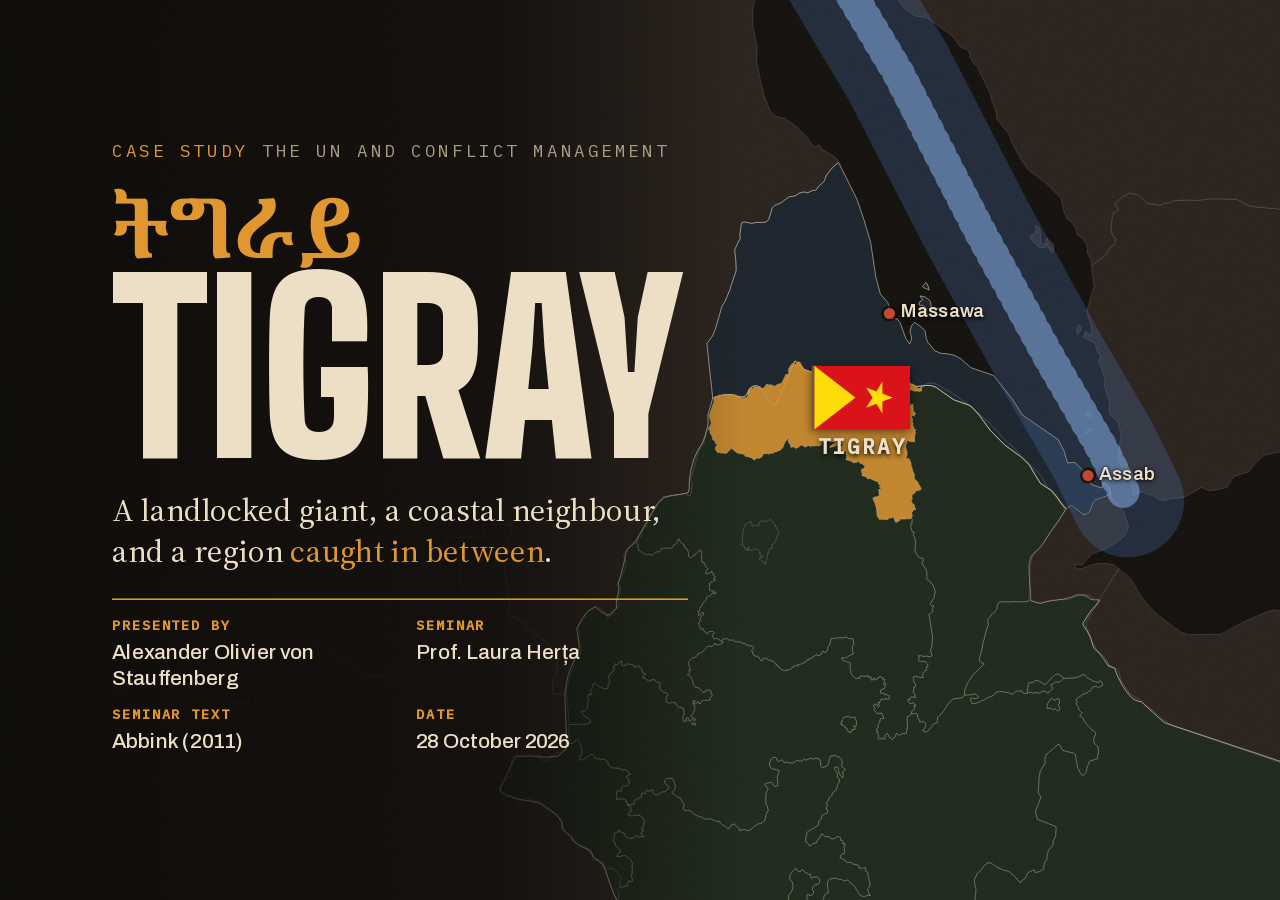
==== commit 27cb9767: "Add a cover as the first slide Co-Authored-By: Claude Opus 5.5 <noreply@anthropic.com>" ====
--- a/index.html
+++ b/index.html
@@ -5,7 +5,7 @@
 <meta name="viewport" content="width=device-width,initial-scale=1,viewport-fit=cover">
 <title>Tigray — A Landlocked Giant</title>
 <link rel="stylesheet" href="css/deck.css?v=1793143483">
-<link rel="stylesheet" href="css/scene.css?v=1793188620">
+<link rel="stylesheet" href="css/scene.css?v=1793191933">
 </head>
 <body>
 <div id="viewport">
@@ -17,6 +17,29 @@
   <div id="rewind"><span>◀◀ 1889</span></div>
 
   <!-- PROLOGUE -->
+  <section class="slide narrow cover" id="cover" data-title="Cover" data-at="0.0" data-hud="off">
+    <div class="eyebrow"><span>Case study</span><span class="act">The UN and Conflict Management</span></div>
+    <div class="titleblock">
+      <div class="geez">ትግራይ</div>
+      <h1>Tigray</h1>
+    </div>
+    <p class="sub">A landlocked giant, a coastal neighbour, and a region <em>caught in between</em>.</p>
+    <div class="meta">
+      <div><span>Presented by</span><b data-cfg="presenter"></b></div>
+      <div><span>Seminar</span><b>Prof. Laura Herța</b></div>
+      <div><span>Seminar text</span><b>Abbink (2011)</b></div>
+      <div><span>Date</span><b data-cfg="date"></b></div>
+    </div>
+    <script type="application/json" class="scene">[
+      {"reset":true,"view":[[33.2,8.6],[45.6,18.4]],"frame":"right","regions":1,"countries":{"Ethiopia":"fed","Eritrea":"eri"},"fillOpacity":0.16,"regionFill":{"Tigray":"tig"},"regionOpacity":0.9,"sea":true,"dim":0.05,
+       "flags":[{"key":"tigray","at":[39.0,13.75],"big":true,"text":"Tigray"}],"markers":["assab","massawa"]}
+    ]</script>
+    <aside class="notes">
+      The cover. Leave it on screen while people sit down; say nothing yet, or just your name and the course.
+      First click goes to the cold open (23 September 2026).
+    </aside>
+  </section>
+
   <section class="slide cold bottom" id="cold" data-at="0.0" data-title="Cold open · 23 Sep 2026" data-hud="off">
     <div class="date step fade">23 September 2026</div>
     <div class="line step">Fighting resumes in northern Ethiopia.</div>
@@ -33,22 +56,6 @@
       First click: say nothing, let the map fall from space onto Tigray.
       SAY: "Twenty-third of September, this year. Fighting resumes in northern Ethiopia." (click) "The airports in Axum, Shire and Mekelle are seized." (click) "Four years after a peace deal that was supposed to end it."
       Pause on the explosions. "This is Tigray. And this is the second war here in six years."
-    </aside>
-  </section>
-
-  <section class="slide title-slide" id="title" data-at="0.5" data-title="Title" data-hud="off">
-    <div class="geez">ትግራይ</div>
-    <h1>Tigray</h1>
-    <p class="lede">A landlocked giant, a coastal neighbour, and a region caught in between. <span class="dim">Why Ethiopia's north keeps going back to war.</span></p>
-    <div class="byline"><span data-cfg="presenter"></span><span>Case study · Seminar</span><span data-cfg="date"></span></div>
-    <script type="application/json" class="scene">[
-      {"reset":true,"view":"tigray","frame":"right","regions":1,"zones":1,"regionFill":{"Tigray":"tig"},"regionOpacity":0.55,"dim":0.1,
-       "flags":[{"key":"tigray","at":[39.0,13.75],"big":true,"text":"Tigray"}]}
-    ]</script>
-    <aside class="notes">
-      SAY: "ትግራይ, Tigray, in Ge'ez script. My seminar text is Jon Abbink's 2011 article on ethnic federalism.
-      My thesis in one sentence: the war in Tigray cannot be understood as a domestic war. Tigray sits exactly where three problems meet: a state of many nations, a giant that lost its sea, and a neighbour it does not trust.
-      So I start with the map, go back into history, come back to today, and end with the whole region."
     </aside>
   </section>
 
@@ -70,8 +77,10 @@
       {"reset":true,"view":"horn","frame":"right","focus":["Ethiopia","Eritrea","Djibouti","Somalia","Somaliland","Sudan","Yemen"],"countries":{"Ethiopia":"fed","Eritrea":"eri"},"fillOpacity":0.25,"dim":0.35}
     ]</script>
     <aside class="notes">
-      Twenty seconds. Do not read the list; give the logic.
-      SAY: "Nine short parts. First the map and three dilemmas. Then history: how we got here. Then 2018, the war, Pretoria, and what came after, up to this month. Then I name the pattern, I widen the camera to the region, and I end with a question rather than a solution."
+      Thesis first, then the route in twenty seconds. Do not read the list.
+      SAY: "Tigray, ትግራይ in Ge'ez script. My seminar text is Jon Abbink's 2011 article on ethnic federalism.
+      My thesis in one sentence: the war in Tigray cannot be understood as a domestic war. Tigray sits exactly where three problems meet: a state of many nations, a giant that lost its sea, and a neighbour it does not trust.
+      Nine short parts. First the map and three dilemmas. Then history: how we got here. Then 2018, the war, Pretoria, and what came after, up to this month. Then I name the pattern, I widen the camera to the region, and I end with a question rather than a solution."
     </aside>
   </section>
 
--- a/css/scene.css
+++ b/css/scene.css
@@ -295,3 +295,14 @@
 .vs td { font: 400 30px/1.25 var(--f-serif); color: var(--sand); padding: 14px; border-bottom: 1px solid var(--line); vertical-align: top; background: rgba(21,17,14,.82); }
 .vs td.k { font: 600 18px/1.25 var(--f-mono); letter-spacing: .12em; text-transform: uppercase; color: var(--sand-dim); width: 118px; }
 .vs tr.step { transform: none; }
+
+/* the cover */
+.cover { gap: 34px; }
+.cover .titleblock { display: flex; flex-direction: column; gap: 6px; }
+.cover .geez { font-size: 104px; color: var(--ochre); line-height: 1; }
+.cover h1 { font-size: 290px; line-height: .8; }
+.cover .sub { margin: 0; font: 400 40px/1.28 var(--f-serif); color: var(--sand); text-wrap: pretty; }
+.cover .sub em { color: var(--ochre); font-style: normal; }
+.cover .meta { display: grid; grid-template-columns: 1fr 1fr; gap: 22px 40px; border-top: 2px solid var(--ochre); padding-top: 24px; }
+.cover .meta span { display: block; font: 600 17px/1 var(--f-mono); letter-spacing: .14em; text-transform: uppercase; color: var(--ochre); margin-bottom: 9px; }
+.cover .meta b { font: 500 26px/1.2 var(--f-sans); color: var(--sand); }
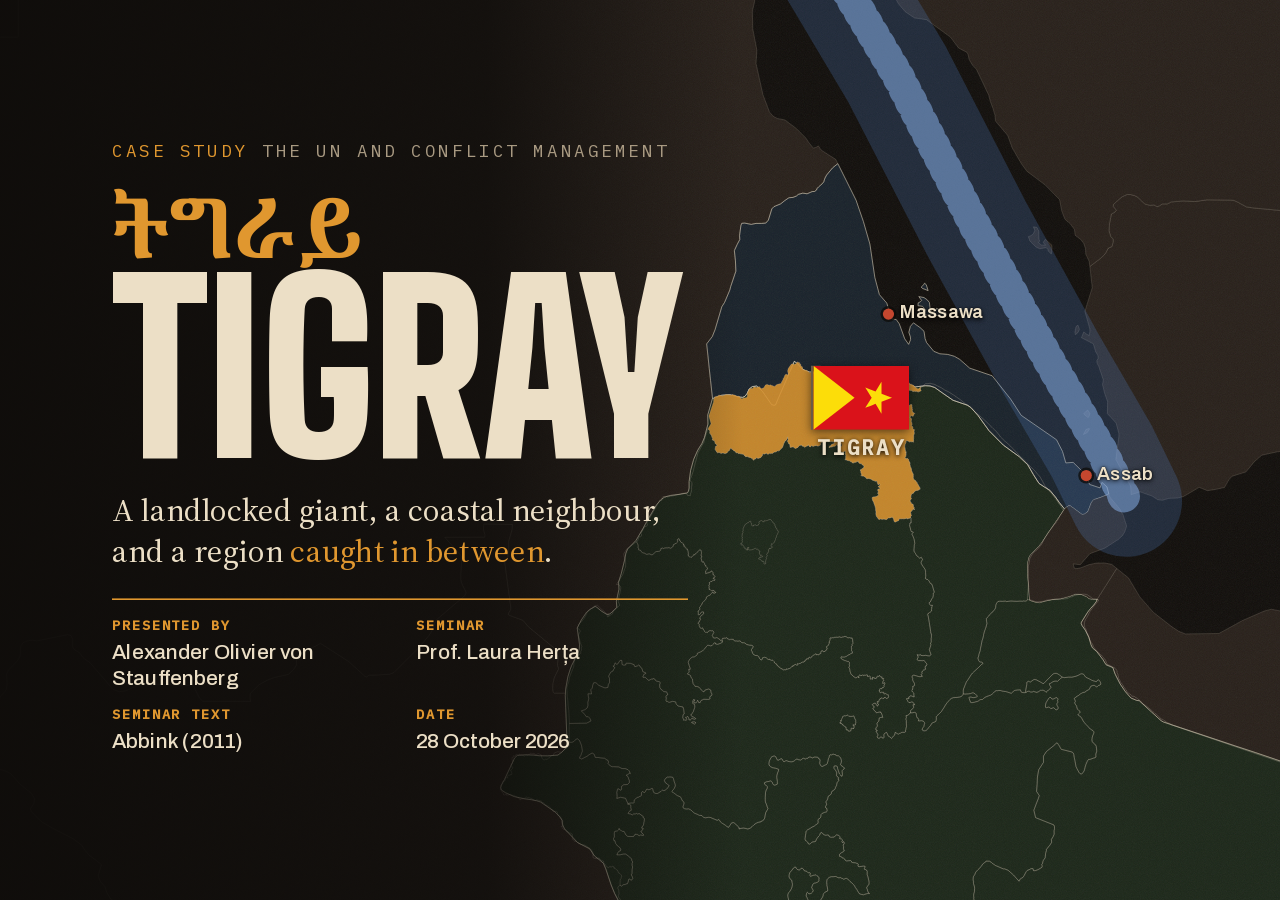
==== commit 5180a1ec: "Slide 2: show the date and headline from the start Co-Authored-By: Claude Opus 5.5 <noreply@anthropi" ====
--- a/index.html
+++ b/index.html
@@ -41,19 +41,17 @@
   </section>
 
   <section class="slide cold bottom" id="cold" data-at="0.0" data-title="Cold open · 23 Sep 2026" data-hud="off">
-    <div class="date step fade">23 September 2026</div>
-    <div class="line step">Fighting resumes in northern Ethiopia.</div>
+    <div class="date">23 September 2026</div>
+    <div class="line">Fighting resumes in northern Ethiopia.</div>
     <div class="line step dim">Airports in Axum, Shire and Mekelle are seized.</div>
     <div class="line step ochre">Four years after a peace deal.</div>
     <script type="application/json" class="scene">[
-      {"view":"oldworld","dim":0.15,"year":""},
-      {"view":"tigray","frame":"right2","regions":1,"zones":1,"regionFill":{"Tigray":"tig"},"regionOpacity":0.35,"year":"2026","markers":["mekelle","axum","shire"]},
-      {"booms":["mekelle"]},
+      {"view":"tigray","frame":"right2","regions":1,"zones":1,"regionFill":{"Tigray":"tig"},"regionOpacity":0.35,"year":"2026","markers":["mekelle","axum","shire"],"booms":["mekelle"]},
       {"booms":["mekelle","axum","shire"],"pulse":["mekelle","axum","shire"]},
       {"booms":["mekelle","axum","shire",{"at":"alamata","size":0.8}],"markers":["mekelle","axum","shire","alamata"]}
     ]</script>
     <aside class="notes">
-      First click: say nothing, let the map fall from space onto Tigray.
+      The date and Tigray are on screen from the start.
       SAY: "Twenty-third of September, this year. Fighting resumes in northern Ethiopia." (click) "The airports in Axum, Shire and Mekelle are seized." (click) "Four years after a peace deal that was supposed to end it."
       Pause on the explosions. "This is Tigray. And this is the second war here in six years."
     </aside>
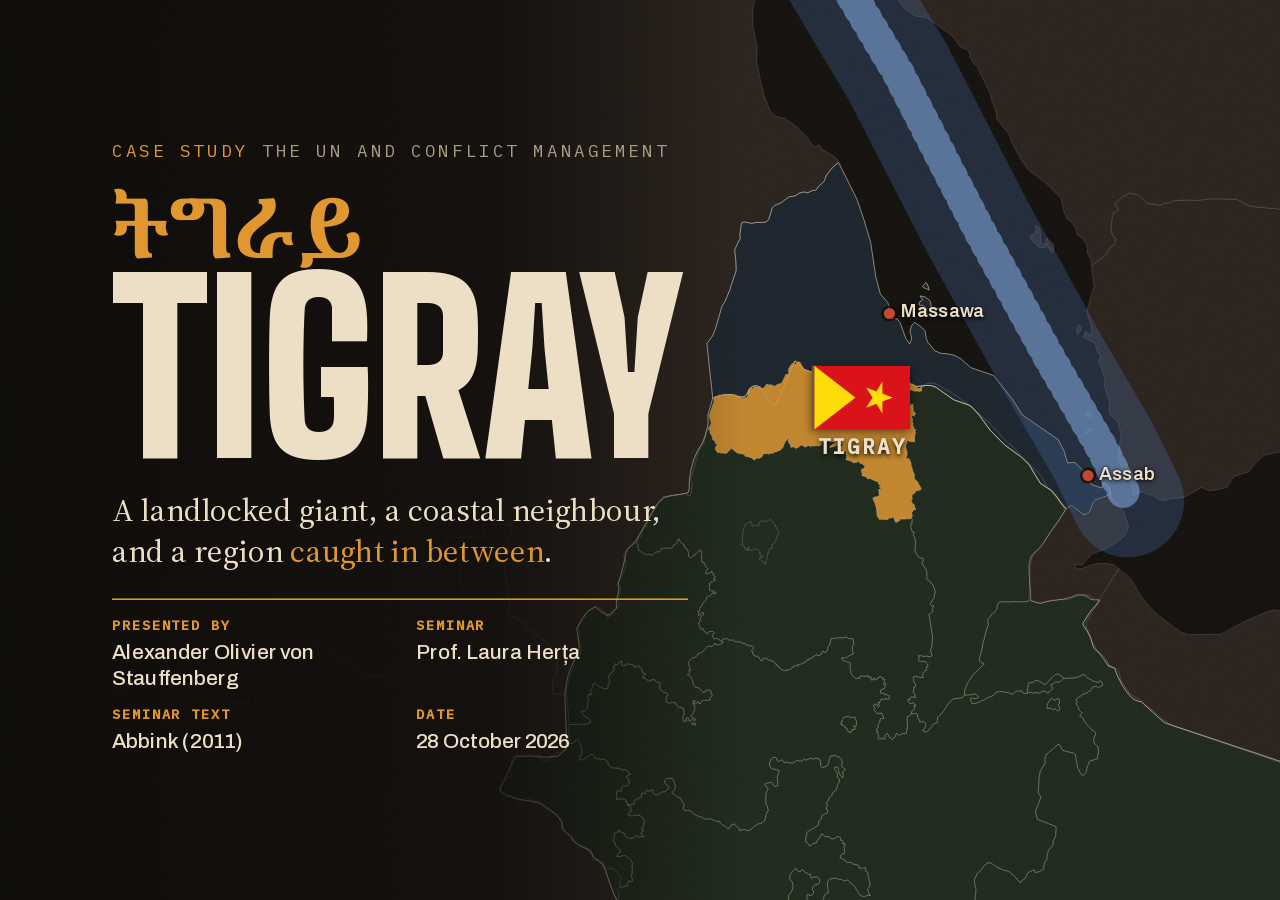
==== commit 6bd01195: "Show Somaliland's flag where it acts as a de facto state Co-Authored-By: Claude Opus 5.5 <noreply@an" ====
--- a/index.html
+++ b/index.html
@@ -91,7 +91,7 @@
     <div class="vo step" data-s="4">Across the water: the <b>Red Sea</b>, about 12% of world trade.</div>
     <script type="application/json" class="scene">[
       {"reset":true,"view":"horn","frame":"right","focus":["Ethiopia","Eritrea","Djibouti","Somalia","Somaliland","Sudan","S. Sudan","Kenya","Yemen","Saudi Arabia","Egypt"],
-       "flags":[{"key":"ethiopia","at":[37.2,7.3],"big":true,"text":"Ethiopia"},{"key":"eritrea","at":[38.4,16.1],"text":"Eritrea"},{"key":"sudan","at":[32.5,13.0],"text":"Sudan"},{"key":"somalia","at":[45.6,4.5],"text":"Somalia"},{"key":"yemen","at":[46.5,15.4],"text":"Yemen"},{"key":"saudi","at":[44.5,21.5],"text":"Saudi Arabia"}]},
+       "flags":[{"key":"ethiopia","at":[37.2,7.3],"big":true,"text":"Ethiopia"},{"key":"eritrea","at":[38.4,16.1],"text":"Eritrea"},{"key":"sudan","at":[32.5,13.0],"text":"Sudan"},{"key":"somalia","at":[45.6,4.5],"text":"Somalia"},{"key":"somaliland","at":[46.9,9.6],"text":"Somaliland"},{"key":"yemen","at":[46.5,15.4],"text":"Yemen"},{"key":"saudi","at":[44.5,21.5],"text":"Saudi Arabia"}]},
       {"countries":{"Ethiopia":"fed"},"fillOpacity":0.4},
       {"countries":{"Ethiopia":"fed","Eritrea":"eri"},"markers":["assab","massawa"],"pulse":["assab","massawa"]},
       {"pulse":[],"regions":1,"regionFill":{"Tigray":"tig"},"regionOpacity":0.85,"markers":["mekelle","addis","assab","massawa"]},
@@ -652,32 +652,32 @@
   <section class="slide narrow" id="chain" data-at="17.6" data-title="The camera pulls back · the sea">
     <div class="eyebrow"><span>Part 6</span><span class="act">The sea pulls in</span></div>
     <h2>Why the sea<br>changes everything</h2>
-    <p class="lede step" data-s="1" data-u="2"><span class="k">Jan 2024</span>Ethiopia signs with <em>Somaliland</em>, a breakaway region of Somalia: sea access, maybe for recognition.</p>
+    <p class="lede step" data-s="1" data-u="2"><span class="k">Jan 2024</span>Ethiopia signs with <em>Somaliland</em>, a de facto state since 1991: sea access, maybe for recognition.</p>
     <p class="lede step" data-s="2" data-u="3"><span class="k">Oct – Dec 2024</span>Somalia, Egypt and Eritrea close ranks. Turkey mediates. Abiy drops Somaliland.</p>
     <p class="lede step" data-s="3" data-u="4"><span class="k">2025</span>So Abiy eyes <em>Assab</em>. Isaias reads a threat and allies with his old enemy, the TPLF.</p>
     <p class="lede step" data-s="4" data-u="5"><span class="k">Dec 2025</span><em>Israel</em> recognises Somaliland, to watch the Houthis across the water.</p>
     <div class="vo step" data-s="5">Tigray is one front of a <b>Red Sea contest</b>.</div>
     <script type="application/json" class="scene">[
       {"reset":true,"view":"tigray","frame":"right","year":"2026","regions":1,"regionFill":{"Tigray":"tig"},"regionOpacity":0.4},
-      {"view":"horn","year":"2024","regions":0,"regionFill":{},"countries":{"Ethiopia":"fed","Somaliland":"gold"},"fillOpacity":0.35,"focus":["Ethiopia","Eritrea","Djibouti","Somalia","Somaliland","Sudan","Yemen","Kenya"],
-       "tokens":[{"id":"abiy","at":"addis"},{"id":"somaliland","at":"hargeisa","dx":40,"dy":-20,"small":true}],"markers":["berbera"],
+      {"view":"horn","year":"2024","regions":0,"regionFill":{},"countries":{"Ethiopia":"fed","Somaliland":"flag:somaliland"},"fillOpacity":0.35,"flags":[{"key":"somaliland","at":[46.9,9.5],"big":true,"text":"Somaliland · de facto"}],"focus":["Ethiopia","Eritrea","Djibouti","Somalia","Somaliland","Sudan","Yemen","Kenya"],
+       "tokens":[{"id":"abiy","at":"addis"}],"markers":["berbera"],
        "arrows":[{"id":"sl","from":"@abiy","to":"berbera","kind":"claim","color":"fed","label":"a port","bend":-0.2}]},
-      {"arrows":[],"markers":[],"countries":{"Ethiopia":"fed","Somalia":"sky","Eritrea":"eri"},
-       "tokens":[{"id":"abiy","at":"addis"},{"id":"somaliland","at":"hargeisa","dx":40,"dy":-20,"small":true,"struck":true,"role":"dropped"},{"id":"hsm","at":"mogadishu","small":true},{"id":"isaias","at":"asmara","small":true},{"id":"sisi","at":[34.2,17.6],"small":true}],
+      {"arrows":[],"markers":[],"labels":[{"text":"deal dropped","at":[45.4,8.7],"color":"oxide"}],"countries":{"Ethiopia":"fed","Somalia":"sky","Eritrea":"eri","Somaliland":"flag:somaliland"},
+       "tokens":[{"id":"abiy","at":"addis"},{"id":"hsm","at":"mogadishu","small":true},{"id":"isaias","at":"asmara","small":true},{"id":"sisi","at":[34.2,17.6],"small":true}],
        "links":[{"a":"sisi","b":"isaias","kind":"ally"},{"a":"hsm","b":"isaias","kind":"ally","bend":0.25}]},
-      {"year":"2025","links":[{"a":"abiy","b":"isaias","kind":"enemy"},{"a":"isaias","b":"debretsion","kind":"ally","label":"Tsimdo","bend":0.3}],"countries":{"Ethiopia":"fed","Eritrea":"eri"},
+      {"year":"2025","flags":[],"labels":[],"links":[{"a":"abiy","b":"isaias","kind":"enemy"},{"a":"isaias","b":"debretsion","kind":"ally","label":"Tsimdo","bend":0.3}],"countries":{"Ethiopia":"fed","Eritrea":"eri"},
        "arrows":[{"id":"as","from":"@abiy","to":"assab","kind":"claim","color":"oxide","label":"Assab?","bend":-0.25}],"markers":["assab"],"pulse":["assab"],
        "tokens":[{"id":"abiy","at":"addis"},{"id":"isaias","at":"asmara","small":true},{"id":"debretsion","at":"mekelle","small":true,"dx":30}]},
       {"view":"redsea","year":"2025","pulse":[],"links":[{"a":"israel","b":"houthi","kind":"enemy","label":"watching","bend":-0.15}],"markers":["berbera"],
        "arrows":[{"id":"il","from":"@israel","to":"hargeisa","kind":"support","color":"flag:israel","label":"recognition","labelAt":0.55,"bend":0.15}],
-       "countries":{"Ethiopia":"fed","Eritrea":"eri","Somaliland":"gold"},
+       "countries":{"Ethiopia":"fed","Eritrea":"eri","Somaliland":"flag:somaliland"},"flags":[{"key":"somaliland","at":[47.3,9.9],"text":"Somaliland"}],
        "tokens":[{"id":"israel","at":"telaviv"},{"id":"houthi","at":"sanaa","small":true}]},
       {"sea":true,"year":"2026"}
     ]</script>
     <aside class="notes">
       One sentence at a time on screen; the map tells the chain.
       SAY: "Now the camera has to pull back. Why did Isaias ally with his worst enemy? Because of the sea.
-      January 2024: Ethiopia signs a memorandum with Somaliland, a region that broke away from Somalia in 1991 and that nobody recognised: a naval base and sea access, reportedly for considering recognition.
+      January 2024: Ethiopia signs a memorandum with Somaliland, a de facto state since 1991, with its own government, army, currency and elections, but claimed by Somalia and recognised by nobody: a naval base and sea access, reportedly for considering recognition.
       Somalia is furious. Egypt, already fighting Ethiopia over the Nile dam, and Eritrea close ranks with Somalia in Asmara in October 2024. Turkey, Somalia's protector, mediates the Ankara Declaration in December; Abiy quietly drops Somaliland.
       So Abiy turns to the only other coast next door: Assab, in Eritrea. For Isaias that is a threat to his state, so he allies with the TPLF to keep Ethiopia busy at home.
       And the sea pulls in more players: in December 2025 Israel becomes the first country to recognise Somaliland, analysts say to watch the Houthis right across the water.
@@ -948,7 +948,7 @@
       {"reset":true,"view":"mideast","frame":"right"},
       {"tokens":[{"id":"erdogan","at":"ankara"}],"arrows":[{"id":"tr","from":"@erdogan","to":"mogadishu","kind":"support","color":"flag:turkey","label":"base · gas · drones","labelAt":0.55,"bend":0.18}],"markers":["mogadishu"],"pulse":["mogadishu"]},
       {"tokens":[{"id":"mojtaba","at":"tehran"}],"arrows":[{"id":"ir","from":"@mojtaba","to":"sanaa","kind":"support","color":"flag:iran","label":"missiles, drones","labelAt":0.5,"bend":-0.2}],"polys":[{"id":"houthi","hatch":"hou"}],"markers":["sanaa","babelmandeb"],"pulse":["babelmandeb"]},
-      {"tokens":[{"id":"israel","at":"telaviv"}],"arrows":[{"id":"il","from":"@israel","to":"hargeisa","kind":"support","color":"flag:israel","label":"recognition","labelAt":0.45,"bend":-0.32}],"polys":[{"id":"houthi","hatch":"hou"}],"markers":["berbera","sanaa"],"pulse":[]}
+      {"tokens":[{"id":"israel","at":"telaviv"}],"arrows":[{"id":"il","from":"@israel","to":"hargeisa","kind":"support","color":"flag:israel","label":"recognition","labelAt":0.45,"bend":-0.32}],"polys":[{"id":"houthi","hatch":"hou"}],"markers":["berbera","sanaa"],"pulse":[],"countries":{"Somaliland":"flag:somaliland"},"fillOpacity":0.45,"flags":[{"key":"somaliland","at":[47.3,9.9],"text":"Somaliland"}]}
     ]</script>
     <aside class="notes">
       Three middle powers, each with an outpost.
@@ -1162,9 +1162,9 @@
 <script src="vendor/qrcode.js"></script>
 <script src="data/world.js"></script>
 <script src="data/ethiopia.js"></script>
-<script src="js/flags.js?v=1793143721"></script>
+<script src="js/flags.js?v=1793197501"></script>
 <script src="js/places.js?v=1793172579"></script>
-<script src="js/people.js?v=1793172579"></script>
+<script src="js/people.js?v=1793197542"></script>
 <script src="js/config.js?v=1793143483"></script>
 <script src="js/scene.js?v=1793188620"></script>
 <script src="js/deck2.js?v=1793179236"></script>
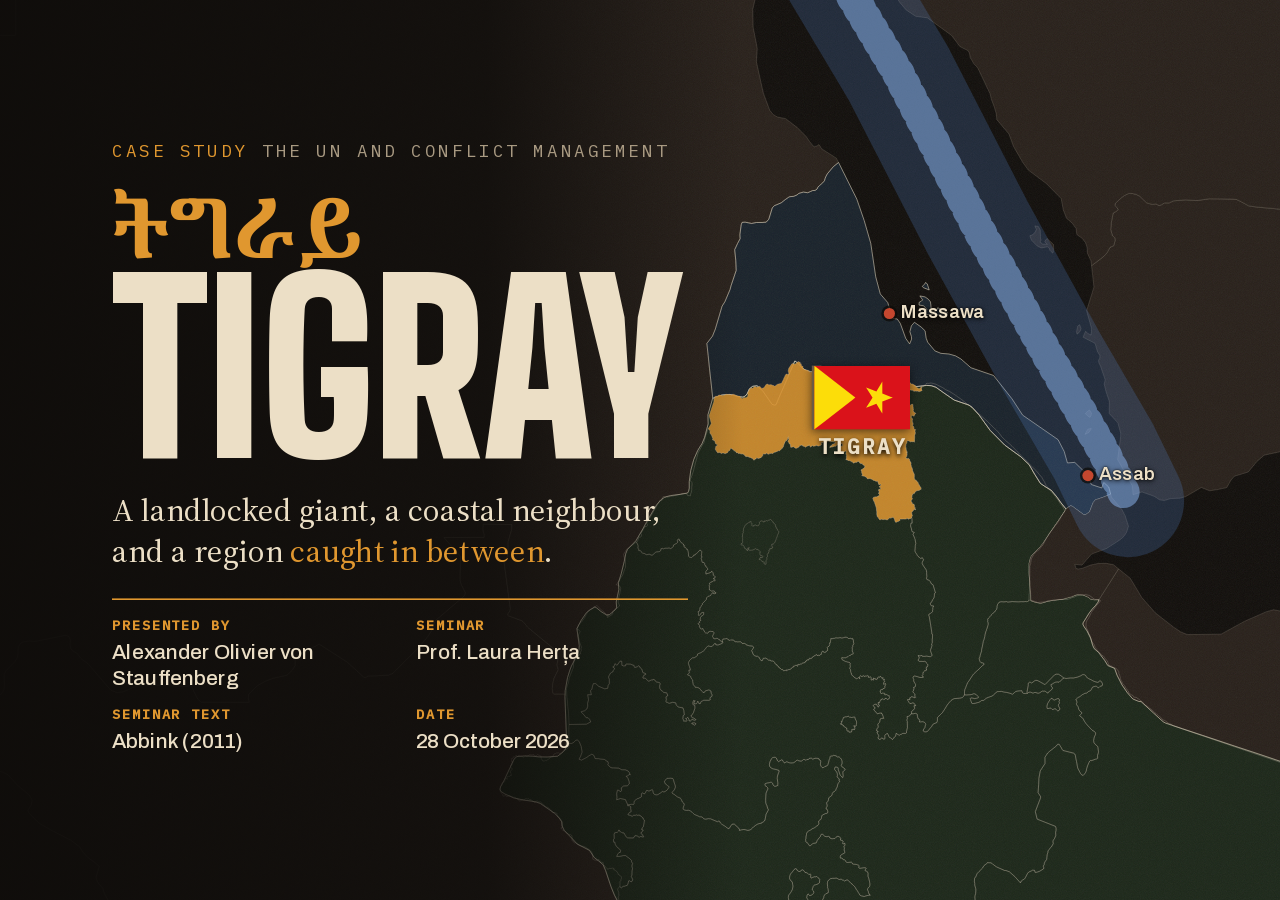
==== commit 1d43bc38: "Add a slide on why Asmara sees the TPLF as an existential threat Co-Authored-By: Claude Opus 5.5 <no" ====
--- a/index.html
+++ b/index.html
@@ -268,7 +268,39 @@
       The back door: in the west, Tigray touches Sudan, with fertile farmland, refugee routes and, in wartime, supply routes.
       The army: the TPLF, the Tigray People's Liberation Front, ruled all of Ethiopia for 27 years, and it still has its own army.
       The enemy: Woldemariam writes that for Asmara the TPLF is not just a domestic Ethiopian party but an existential security threat.
-      So Tigray sits on all three dilemmas at once: who owns the state, who gets the sea, and who trusts whom. Now: how did we get here?"
+      So Tigray sits on all three dilemmas at once: who owns the state, who gets the sea, and who trusts whom. But why 'existential'? Let's look from Asmara."
+    </aside>
+  </section>
+
+  <section class="slide narrow" id="asmara" data-title="Why the TPLF is existential for Asmara" data-at="5.0" data-cycle>
+    <div class="eyebrow"><span>Part 1</span><span class="act">Asmara's view</span></div>
+    <h2>Why<br>existential?</h2>
+    <div class="trap2">
+      <div class="it step" data-s="1"><h4><span>1 ·</span> Memory</h4><p class="step" data-s="1" data-u="2">The TPLF ran the state that fought Eritrea in 1998, kept Badme and lobbied for UN sanctions.</p></div>
+      <div class="it step" data-s="2"><h4><span>2 ·</span> Next door</h4><p class="step" data-s="2" data-u="3">An organised army right on the border, about 100 km from Asmara.</p></div>
+      <div class="it step" data-s="3"><h4><span>3 ·</span> The regime</h4><p class="step" data-s="3" data-u="4">TPLF-era Addis hosted Eritrean opposition groups. Isaias fears a Tigray that could topple him.</p></div>
+      <div class="it red step" data-s="4"><h4><span>4 ·</span> Same people</h4><p class="step" data-s="4" data-u="5">Tigrinya speakers live on both sides. A strong Tigray competes for the same people and the same past.</p></div>
+    </div>
+    <div class="vo step" data-s="5">Not a rival party: <b>a rival state next door</b>.</div>
+    <script type="application/json" class="scene">[
+      {"reset":true,"view":"border","frame":"right","regions":1,"regionFill":{"Tigray":"tig"},"regionOpacity":0.4,"countries":{"Eritrea":"eri"},"fillOpacity":0.25,"markers":["asmara","mekelle"],
+       "tokens":[{"id":"isaias","at":"asmara"}],"cycle":{"n":"Asmara","title":"why the TPLF is existential","on":[1,2,3],"now":3}},
+      {"booms":["badme"],"markers":["asmara","mekelle","badme"],"labels":[{"text":"1998–2000 · Badme","at":[37.0,14.8],"color":"oxide"}]},
+      {"booms":[],"labels":[{"text":"~100 km","at":[39.9,14.95],"color":"ochre"}],"markers":["asmara","mekelle","zalambessa"],"pulse":["zalambessa"],
+       "tokens":[{"id":"isaias","at":"asmara"},{"id":"tplf","at":"mekelle"}]},
+      {"pulse":[],"labels":[],"markers":["mekelle"],"tokens":[{"id":"isaias","at":"asmara","glow":true},{"id":"tplf","at":"mekelle"}],
+       "arrows":[{"id":"rc","from":"@tplf","to":"@isaias","kind":"claim","color":"oxide","label":"regime change?","labelAt":0.5,"bend":0.25}]},
+      {"arrows":[],"tokens":[{"id":"isaias","at":"asmara"},{"id":"tplf","at":"mekelle"}],"regionOpacity":0.6,
+       "labels":[{"text":"Tigrinya speakers","at":[39.0,14.55],"color":"tig","cls":"big"}]},
+      {"labels":[],"links":[{"a":"isaias","b":"tplf","kind":"enemy","label":"existential"}]}
+    ]</script>
+    <aside class="notes">
+      The question everyone asks: why would Isaias fear a regional party in a neighbouring country? Four reasons, one per click. Woldemariam (2026, p. 7): for Asmara the TPLF is "not merely a domestic Ethiopian political adversary but an existential security threat whose resurgence could jeopardise Eritrea's sovereignty".
+      1) Memory: "The TPLF ran the government that fought Eritrea from 1998 to 2000, refused to hand over Badme after the 2002 ruling, and lobbied hard for the UN sanctions of 2009. For Asmara, the TPLF is the enemy of the last war."
+      2) Next door: "It is not a party far away in the capital. It is an organised army right on the border, about a hundred kilometres from Asmara."
+      3) The regime: "When the TPLF ran Addis, Ethiopia hosted Eritrean opposition groups. Isaias's regime has no elections and no constitution in force; its legitimacy rests on defending the nation. A strong, hostile Tigray is the one force nearby that could help topple him."
+      4) Same people: "Tigrinya speakers live on both sides of the border, with a shared language, church and history. A strong Tigray competes for the same people and the same past; Eritrean nationalism was built on being different from Ethiopia."
+      Land it: "So for Isaias, an armed TPLF is not a rival party. It is a rival state next door. That explains 2020, when he fought it, and also 2025, when he allied with it: the goal is always to control what Tigray does."
     </aside>
   </section>
 
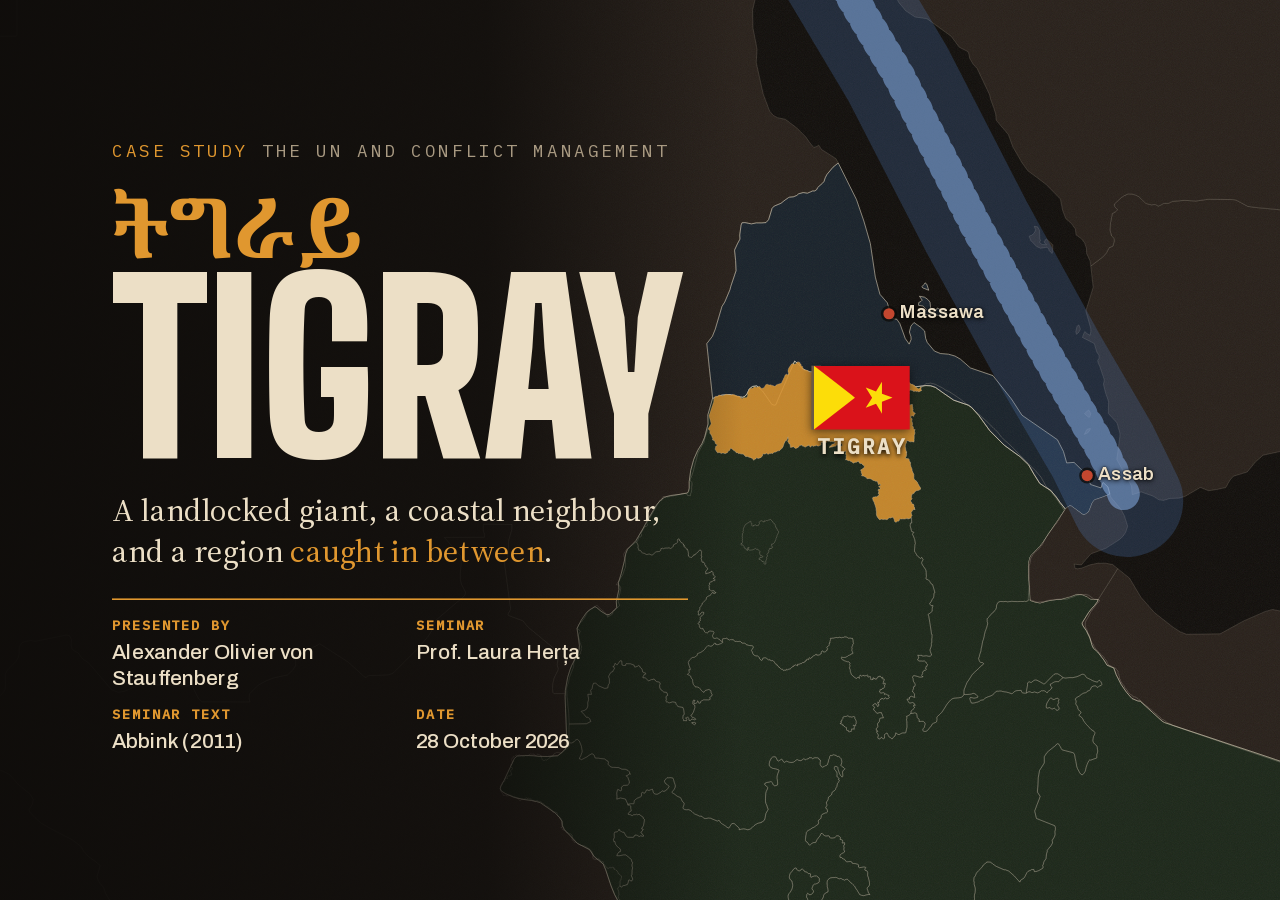
==== commit 56deec62: "Explain Art. 39 and the 2020 Tigray election Co-Authored-By: Claude Opus 5.5 <noreply@anthropic.com>" ====
--- a/index.html
+++ b/index.html
@@ -385,7 +385,7 @@
     <h2>Tigray<br>at the top</h2>
     <p class="lede step">The TPLF, from a region of 6%, leads the coalition that rules Ethiopia for 27 years: the <em>EPRDF</em>.</p>
     <p class="lede step">It accepts Eritrea's independence. Ethiopia becomes <em>landlocked</em> under a Tigrayan-led government.</p>
-    <p class="lede step">It redraws the country by <em>ethnicity</em>, with a right to secede (Art. 39).</p>
+    <p class="lede step">It redraws the map by <em>ethnicity</em> (Art. 39: every people may <em>secede</em>).</p>
     <div class="vo step" data-s="4">Nationalists still blame the TPLF <b>for losing the sea</b>.</div>
     <script type="application/json" class="scene">[
       {"reset":true,"past":true,"view":"ethiopia","frame":"right","year":"1991","regions":1,"regionFill":{"Tigray":"tig"},"regionOpacity":0.5,"markers":["mekelle","addis"],
@@ -505,7 +505,7 @@
     <p class="lede step" data-s="1">2018: Abiy makes peace with Eritrea. Nobel Prize, 2019.</p>
     <p class="lede step" data-s="2">A deal between <em>two men</em>, against <em>one common enemy</em>: the TPLF.</p>
     <p class="lede step" data-s="3" data-u="5">Signed in <em>Jeddah</em>, without the AU. No treaty. The ports never open.</p>
-    <p class="lede step" data-s="5">2020: Tigray votes alone. Each side calls the other <em>illegal</em>.</p>
+    <p class="lede step" data-s="5" data-u="99">2020: Addis postpones the elections (COVID). Tigray <em>votes anyway</em>; each side calls the other illegal.</p>
     <script type="application/json" class="scene">[
       {"reset":true,"past":true,"view":"hornN","frame":"right","year":"2018","regions":1,"countries":{"Eritrea":"eri"},"fillOpacity":0.25,"regionFill":{"Tigray":"tig"},"regionOpacity":0.3,
        "tokens":[{"id":"abiy","at":"addis"},{"id":"isaias","at":"asmara","dx":-40}],
@@ -525,7 +525,7 @@
       SAY: "2018: Abiy accepts the border ruling and makes peace with Eritrea after twenty years. Nobel Peace Prize in 2019.
       But Isaias answers in the same speech: 'game over' for the TPLF. For Asmara, Woldemariam writes, the new leadership in Addis was the end of TPLF influence: a leadership Eritrea could finally trust. The peace has a target, and the TPLF, which actually holds Badme, has an empty chair.
       It is personal and Gulf-made: the final signing is in Jeddah before the Saudi king, the Emirates pledge three billion dollars to Addis. Kimaita, in the same HORN issue, notes it was negotiated without the AU or IGAD. No treaty ratified by parliament, no joint commissions; the border crossings reopen and close again within months; Ethiopia's access to Assab and Massawa is never put into practice.
-      2020: elections are postponed for COVID, Tigray votes anyway; Addis declares the vote void, Mekelle declares Abiy's mandate expired. Each side calls the other illegal. All four conditions are lit."
+      2020: in March the electoral board postpones the national elections because of COVID-19, and parliament extends all mandates; critics say Abiy uses the pandemic to stay in power. Tigray refuses and holds its own regional election on 9 September 2020; the TPLF wins almost every seat. The federal House of Federation declares the vote void, and Mekelle answers that Abiy's mandate expired on 5 October. Each side calls the other illegal. All four conditions are lit."
     </aside>
   </section>
 
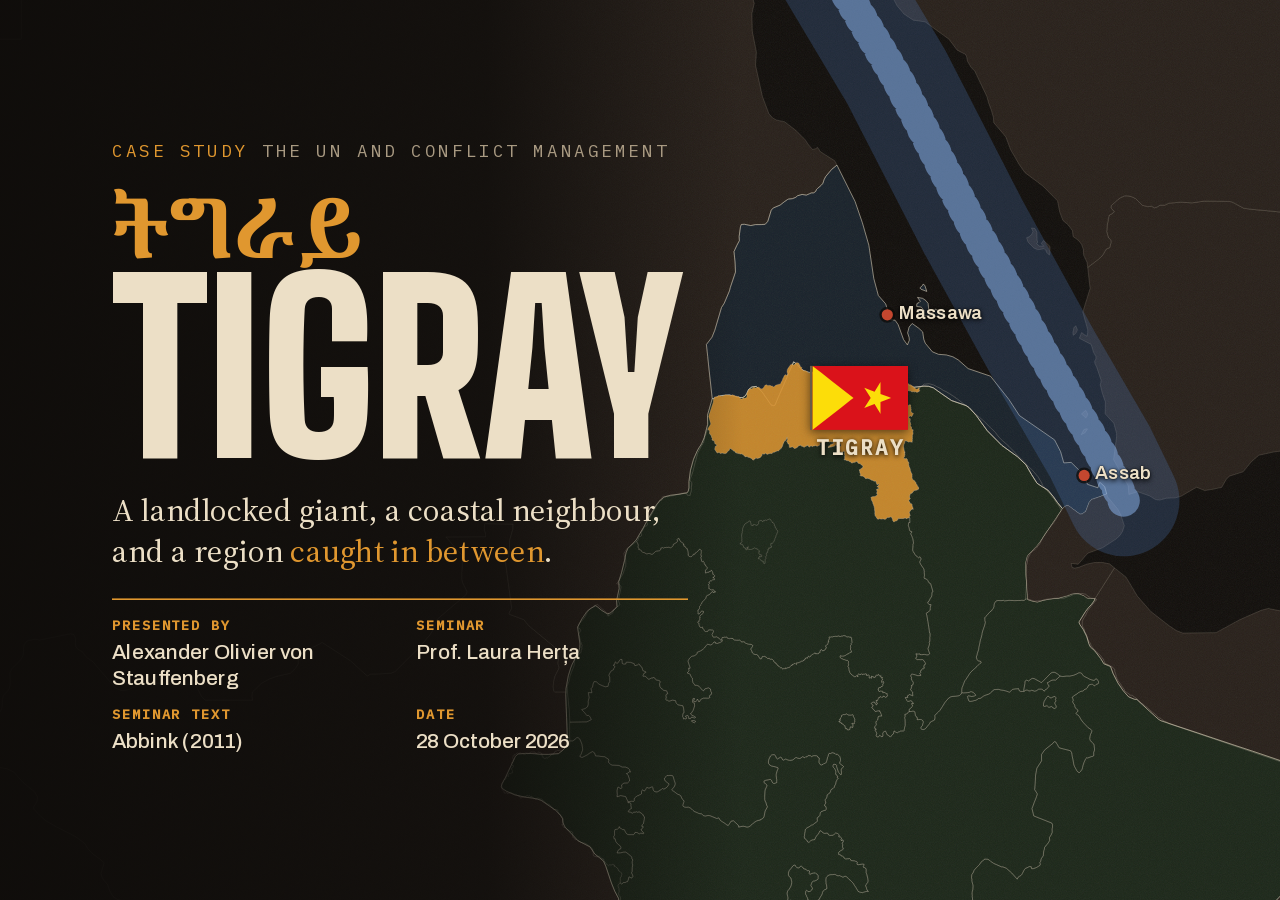
==== commit b5d2ac4a: "Drop the vote slide; show UN, profits and evidence slides at once; retitle the Red Sea slide Co-Auth" ====
--- a/index.html
+++ b/index.html
@@ -5,7 +5,7 @@
 <meta name="viewport" content="width=device-width,initial-scale=1,viewport-fit=cover">
 <title>Tigray — A Landlocked Giant</title>
 <link rel="stylesheet" href="css/deck.css?v=1793143483">
-<link rel="stylesheet" href="css/scene.css?v=1793191933">
+<link rel="stylesheet" href="css/scene.css?v=1793198971">
 </head>
 <body>
 <div id="viewport">
@@ -804,24 +804,30 @@
     </aside>
   </section>
 
-  <section class="slide scrim" id="rounds" data-at="20.8" data-title="The evidence · five deals">
+  <section class="slide scrim" id="rounds" data-title="The evidence · five deals" data-at="20.8">
     <div class="eyebrow"><span>Part 7</span><span class="act">The evidence</span></div>
-    <h2 style="font-size:100px">Five deals.<br>Five empty chairs.</h2>
-    <table class="pattern">
-      <tr><th>Year</th><th>The deal</th><th>Left outside</th><th>The sea</th><th>What followed</th></tr>
-      <tr class="step"><td>1950</td><td>UN federation</td><td>Eritreans</td><td>the emperor's coast</td><td class="w">war 1961–91</td></tr>
-      <tr class="step"><td>1991</td><td>ethnic federation</td><td>the Oromo front</td><td>coast given up</td><td class="w">rupture 2018–19</td></tr>
-      <tr class="step"><td>2000</td><td>border ruling</td><td>Tigray (Badme)</td><td>Assab closed</td><td class="w">no war, no peace</td></tr>
-      <tr class="step"><td>2018</td><td>Nobel peace</td><td>the TPLF</td><td>ports never opened</td><td class="w">war 2020–22</td></tr>
-      <tr class="step"><td>2022</td><td>Pretoria</td><td>Eritrea, Amhara</td><td>Assab claimed</td><td class="w">war 2026</td></tr>
+    <h2 style="font-size:96px">Five deals.<br>Five armed empty chairs.</h2>
+    <table class="pattern rounds">
+      <tr><th>Year</th><th>The deal</th><th>Left outside</th><th>Their guns</th><th>What followed</th></tr>
+      <tr><td>1950</td><td>UN federation</td><td class="out">Eritreans</td><td>armed struggle from 1961</td><td class="w">war 1961–91</td></tr>
+      <tr><td>1991</td><td>ethnic federation</td><td class="out">Oromo front (OLF)</td><td>its own army</td><td class="w">insurgency to this day</td></tr>
+      <tr><td>2002</td><td>border ruling</td><td class="out">Tigray (Badme)</td><td>the TPLF's army</td><td class="w">no war, no peace</td></tr>
+      <tr><td>2018</td><td>Nobel peace</td><td class="out">the TPLF</td><td>Tigray's own forces</td><td class="w">war 2020–22</td></tr>
+      <tr><td>2022</td><td>Pretoria</td><td class="out">Eritrea, Amhara (Fano)</td><td>an army, militias</td><td class="w">war 2026</td></tr>
     </table>
+    <div class="vo shown">Every time, the one left outside <b>had guns, and used them</b>.</div>
     <script type="application/json" class="scene">[
       {"reset":true,"view":"ethiopia","frame":"right","regions":1,"regionFill":{"Tigray":"tig"},"regionOpacity":0.4,"dim":0.85}
     ]</script>
     <aside class="notes">
-      The evidence for condition four, with the sea next to it. One row per click; read each row in one breath.
-      SAY: "The evidence, side by side. 1950: a UN federation, Eritreans not asked, the emperor gets his coast, thirty years of war. 1991: an ethnic federation, the Oromo front walks out, the coast is given up, rupture in 2018. 2000: a border ruling, Tigray refuses Badme, Assab closed to Ethiopia, no war no peace. 2018: a Nobel peace against the TPLF, ports never opened, war. 2022: Pretoria, Eritrea and the Amhara outside, Abiy claims Assab, war again.
-      Five deals. Five empty chairs. Every time, the sea is in the background. Now let's widen the camera to the whole region."
+      The evidence for the pattern, all on screen at once. Read down the red column.
+      SAY: "Here is the evidence. Five deals since 1950. Look at the red column: who was left outside.
+      1950, the UN federation: the Eritreans were never asked; in 1961 they took up arms, thirty years of war.
+      1991, the ethnic federation: the Oromo Liberation Front walked out; its army is still fighting today.
+      2002, the border ruling: Tigray refused to give up Badme, backed by the TPLF's army: no war, no peace.
+      2018, the Nobel peace: made against the TPLF, which kept its own forces: war in 2020.
+      2022, Pretoria: Eritrea and the Amhara militias left out, both armed: war again in 2026.
+      Every time, the one left outside had guns, and used them. That is the pattern."
     </aside>
   </section>
 
@@ -849,11 +855,11 @@
     </aside>
   </section>
 
-  <section class="slide" id="redsea" data-at="22.1" data-title="Four wars, one sea" style="padding:0">
+  <section class="slide" id="redsea" data-at="22.1" data-title="Tigray in the Red Sea contest" style="padding:0">
     <div class="disclaimer">Bubbles paraphrase public positions · source under each · photos: Wikimedia Commons</div>
     <div class="ttl">
-      <div class="eyebrow"><span>Part 8 · The region</span><span class="act">Four wars, one sea</span></div>
-      <h2 style="font-size:88px">The Red Sea<br>is burning</h2>
+      <div class="eyebrow"><span>Part 8 · Geopolitics</span><span class="act">Who keeps Tigray's war alive</span></div>
+      <h2 style="font-size:88px">Tigray in the<br>Red Sea contest</h2>
     </div>
     <div class="panel big step" data-s="1" data-u="2" style="left:70px;top:330px"><h4>1 · Iran</h4><p>US and Israeli strikes since 28 Feb 2026. Hormuz largely shut. Gulf oil reroutes to the Red Sea.</p></div>
     <div class="panel big red step" data-s="2" data-u="3" style="left:70px;top:330px"><h4>2 · Yemen</h4><p>The Houthis, Iran's allies, hold Yemen's whole Red Sea coast and attack Saudi shipping.</p></div>
@@ -873,7 +879,8 @@
        "links":[{"a":"abiy","b":"isaias","kind":"enemy","label":"ties cut 1 Oct"}],"markers":["assab","addis","asmara"],"pulse":["assab"],"countries":{"Sudan":"saf","Ethiopia":"fed","Eritrea":"eri"}}
     ]</script>
     <aside class="notes">
-      One war per click, one panel at a time. ~20 seconds each, always connect back to Ethiopia.
+      The frame for Part 8: we analyse what every outside actor wants, and why Tigray's war stays part of their contest for the Red Sea. One war per click, ~20 seconds each, always connect back to Ethiopia.
+      Open with: "From here on we look at interests. Tigray's war is one front of a contest for the Red Sea, and every actor around it has a reason to keep it going, or to win it."
       SAY: "Four wars on one sea. One: Iran. Since the US–Israeli strikes of 28 February, Ali Khamenei is dead, his son Mojtaba leads, Hormuz is largely shut.
       Two: Yemen. The Houthis, Ansar Allah, an armed Zaydi movement ruling Sanaa since 2014 and backed by Iran, now hold Yemen's whole Red Sea coast and declared a blockade on Saudi shipping. (27 Oct: they claim a strike on Ras Tanura; Riyadh has not confirmed.)
       Three: Sudan. Since April 2023 the army of General Burhan fights the RSF, a paramilitary force born of the Darfur Janjaweed, led by Hemedti. Egypt and Saudi Arabia back the army; a UN mission found UAE-linked networks arming the RSF; the UAE denies it. Sudan is Tigray's back door: refugees and fighters across the border, and the disputed al-Fashaga farmland Sudan retook in 2020.
@@ -1033,54 +1040,48 @@
     </aside>
   </section>
 
-  <section class="slide narrow" id="profits" data-at="26.2" data-title="Who profits from the cycle">
+  <section class="slide narrow" id="profits" data-title="Who profits from the cycle" data-at="26.2">
     <div class="eyebrow"><span>Part 8</span><span class="act">The cycle has customers</span></div>
     <h2 style="font-size:100px">Who profits<br>from the cycle?</h2>
-    <p class="lede step"><span class="k">Arms</span>Every round sells drones and guns: UAE, Turkey, Iran (reported), Russia.</p>
-    <p class="lede step"><span class="k">Ports and land</span>Assab, Berbera, Port Sudan; farmland and gold in Sudan.</p>
-    <p class="lede step"><span class="k">Leverage</span>Egypt uses Eritrea against the dam. Isaias survives by permanent war.</p>
-    <div class="vo step" data-s="4">A political marketplace: loyalty is rented. For someone, <b>the cycle works</b>.</div>
-    <script type="application/json" class="scene">[
-      {"reset":true,"view":"redseaS","frame":"right","countries":{"Ethiopia":"fed","Eritrea":"eri"},"fillOpacity":0.3,"sea":true},
-      {"arrows":[{"id":"d1","from":[46.5,20.5],"to":"addis","kind":"support","color":"flag:uae","label":"UAE","labelAt":0.25,"bend":-0.1},{"id":"d2","from":[33.0,21.5],"to":"addis","kind":"support","color":"flag:turkey","label":"Turkey","labelAt":0.25,"bend":0.12},{"id":"d3","from":[47.5,12.5],"to":"addis","kind":"support","color":"flag:iran","label":"Iran","labelAt":0.25,"bend":0.1}]},
-      {"arrows":[],"markers":["assab","berbera","portsudan"],"pulse":["assab","berbera","portsudan"]},
-      {"pulse":[],"markers":["gerd","asmara"],"tokens":[{"id":"sisi","at":[33.4,20.6],"small":true},{"id":"isaias","at":"asmara","small":true}],"links":[{"a":"sisi","b":"isaias","kind":"ally","label":"against the dam"}]},
-      {"dim":0.35}
-    ]</script>
-    <aside class="notes">
-      This is the turn of the film: the pattern is not an accident, it is exploited.
+    <p class="lede"><span class="k">Arms</span>Every round sells drones and guns: UAE, Turkey, Iran (reported), Russia.</p>
+    <p class="lede"><span class="k">Ports and land</span>Assab, Berbera, Port Sudan; farmland and gold in Sudan.</p>
+    <p class="lede"><span class="k">Leverage</span>Egypt uses Eritrea against the dam. Isaias survives by permanent war.</p>
+    <div class="vo shown">Loyalty is rented. For someone, <b>the cycle works</b>.</div>
+    <script type="application/json" class="scene">[
+      {"reset":true,"view":"redseaS","frame":"right","countries":{"Ethiopia":"fed","Eritrea":"eri"},"fillOpacity":0.3,"sea":true,
+       "arrows":[{"id":"d1","from":[46.5,20.5],"to":"addis","kind":"support","color":"flag:uae","label":"UAE","labelAt":0.25,"bend":-0.1},{"id":"d2","from":[33.0,21.5],"to":"addis","kind":"support","color":"flag:turkey","label":"Turkey","labelAt":0.25,"bend":0.12}],
+       "markers":["assab","berbera","portsudan"],"pulse":["assab","berbera","portsudan"]}
+    ]</script>
+    <aside class="notes">
+      All on screen at once. The turn of the film: the pattern is not an accident, it is exploited.
       SAY: "So who profits from the cycle? Arms sellers: every round sells drones and guns; in 2021 drones came from the Emirates, Turkey and Iran (reported); Russia sells to several sides.
       Ports and land: Assab, Berbera, Port Sudan; farmland and gold in Sudan. Every war reopens the bidding.
       Leverage: Egypt uses Eritrea to pressure Ethiopia over the dam. And Isaias's regime survives by permanent mobilisation: a country in indefinite national service needs an enemy.
-      (last click) Alex de Waal has a name for this: a political marketplace. In the Horn loyalty is rented, not owned. When the outside money moves, the alliances move. That is why Isaias was Abiy's ally in 2018 and the TPLF's ally in 2025.
-      Kimaita makes the same point about the Gulf: loyalty bought with 'petrodollar diplomacy', deals made bilaterally, around the AU and IGAD.
+      Alex de Waal calls this a political marketplace: loyalty is rented, not owned. Kimaita says the same of the Gulf: loyalty bought with 'petrodollar diplomacy', deals made around the AU and IGAD. When the outside money moves, the alliances move: Isaias was Abiy's ally in 2018 and the TPLF's ally in 2025.
       The cycle is not a failure. For someone, it works."
     </aside>
   </section>
 
-  <section class="slide scrim" id="unstory" data-at="26.9" data-title="The guarantor's empty chair">
+  <section class="slide scrim" id="unstory" data-title="Where the UN failed" data-at="26.9">
     <div class="eyebrow"><span>Part 8 · The UN lens</span><span class="act">The course question</span></div>
-    <h2 style="font-size:92px">Present at every stage,<br>decisive at none</h2>
+    <h2 style="font-size:92px">Where the UN failed</h2>
     <div class="ulist">
-      <div class="r step" data-s="2"><span class="y">1950</span><p><b>Draws the line</b>: the Eritrean federation</p></div>
-      <div class="r bad step" data-s="3"><span class="y">1962</span><p><b>Silent</b>: the annexation goes unanswered</p></div>
-      <div class="r bad step" data-s="4"><span class="y">2008</span><p><b>Pushed out</b>: UNMEE leaves the border</p></div>
-      <div class="r bad step" data-s="5"><span class="y">2021</span><p><b>Blocked</b>: no resolution, vetoes in the wings</p></div>
-      <div class="r bad step" data-s="6"><span class="y">2023</span><p><b>Drops</b> its own war-crimes inquiry</p></div>
-      <div class="r bad step" data-s="7"><span class="y">2026</span><p><b>Two letters</b>, two closed meetings, no product</p></div>
-    </div>
-    <div class="vo step" data-s="8">The UN <b>blesses deals it does not guarantee</b>.</div>
-    <script type="application/json" class="scene">[
-      {"reset":true,"view":"world","frame":"full","dim":0.65},
-      {"table":{"at":{"x":0.5,"y":0.62},"title":"Every round · who guarantees the deal?","seats":[{"who":"abiy","label":"Addis"},{"who":"debretsion","label":"TPLF"},{"who":"isaias","label":"Eritrea"},{"who":"fano","label":"Fano"},{"empty":true,"hl":true,"label":"Guarantor?"}]}},
-      {"table":null,"tokens":[{"id":"guterres","at":{"x":0.86,"y":0.2},"big":true}]},
-      {},{},{},{},{},{}
-    ]</script>
-    <aside class="notes">
-      Course lens (Lectures 3, 6, 7: UN–regional cooperation, spoilers).
-      SAY (table): "In every round one chair stayed empty, not Eritrea's, not Fano's: the guarantor's. Who makes the parties keep the deal?" (click) "The UN has been in this story since 1950, and never decisive."
-      Rows: "1950 it draws the line. 1962 silent. 2008 its peacekeepers are pushed out. 2021: no resolution; China, Russia and India blocked a press statement, the African members deferred to the AU, and Ethiopia hosts the AU and is a top troop contributor. 2023: the Human Rights Council lets its own inquiry, ICHREE, lapse after it found starvation used as a weapon. October 2026: Ethiopia writes invoking self-defence, Article 51; Eritrea asks for Chapter VII; two closed meetings, nothing.
-      On 9 October Guterres called for an immediate cessation of hostilities and offered his good offices. The UN blesses deals it does not guarantee: the guarantor's chair stays empty, every time."
+      <div class="r bad"><span class="y">1962</span><p><b>Silent</b>: its own federation is annexed</p></div>
+      <div class="r bad"><span class="y">2008</span><p><b>Pushed out</b>: its peacekeepers leave the border</p></div>
+      <div class="r bad"><span class="y">2021</span><p><b>Blocked</b>: no Security Council resolution on Tigray</p></div>
+      <div class="r bad"><span class="y">2023</span><p><b>Gives up</b>: its war-crimes inquiry is ended</p></div>
+      <div class="r bad"><span class="y">2026</span><p><b>Talks</b>: closed meetings, no decision</p></div>
+    </div>
+    <p class="lede why"><span class="k">Why</span>Vetoes (China, Russia), African members defer to the AU, and Addis hosts the AU.</p>
+    <div class="vo shown">The UN blesses deals <b>it does not guarantee</b>.</div>
+    <script type="application/json" class="scene">[
+      {"reset":true,"view":"world","frame":"full","dim":0.65,"tokens":[{"id":"guterres","at":{"x":0.86,"y":0.2},"big":true}]}
+    ]</script>
+    <aside class="notes">
+      Course lens (Lectures 3, 6, 7: UN–regional cooperation, spoilers). All on screen at once; read it as one story.
+      SAY: "Our course is about the UN, so: where did it fail? It drew the line in 1950, then stayed silent in 1962 when its own federation was annexed. In 2008 Eritrea pushed its peacekeepers off the border. In 2021, during the worst of the war, the Security Council adopted no resolution; China, Russia and India blocked even a press statement. In 2023 the Human Rights Council let its own inquiry lapse, after it found starvation used as a weapon. And this October: two closed meetings, no decision; Guterres called for a ceasefire and offered his good offices.
+      Why? Vetoes, the African members deferring to the AU, and Ethiopia hosting the AU and sending peacekeepers.
+      The UN blesses deals it does not guarantee: the guarantor's chair stays empty, every time."
     </aside>
   </section>
 
@@ -1127,34 +1128,12 @@
       {"labels":[],"dim":0.3}
     ]</script>
     <aside class="notes">
-      Humble on purpose: we have not studied this enough to prescribe. Offer a question and leads.
+      Humble on purpose: we have not studied this enough to prescribe. Offer a question and leads. This is the last content slide; then thanks and questions.
       SAY: "We do not want to come with a solution; we have not studied enough to be that confident. What we can offer is a research question:
       Can a landlocked state of many nations make a peace that leaves no armed actor outside, and what would it cost?
       One hypothesis worth testing: every armed actor at the table, Addis, the TPLF, Eritrea, the Amhara, the Oromo, with the outside patrons not behind the curtain but on the record as guarantors. The honest price: Ethiopia's territorial integrity would become, de facto, negotiable: a status for Western Tigray, Article 39 taken seriously.
       And three leads from the literature: Woldemariam's corridor diplomacy and 'cooperative sovereignty', joint port and corridor authorities anchored in UNCLOS Part X and the African free trade area; Abbink's federation that works without one party holding the key; and Kimaita's call for the AU and IGAD to lead, instead of the Gulf.
-      A question for the next years, not for one seminar. Which brings us back to 1969."
-    </aside>
-  </section>
-
-  <section class="slide vote quiz-slide" id="loop" data-at="29.2" data-title="Debate · one state or many nations?" data-reveal="0" data-reveal-at="99">
-    <div class="eyebrow"><span>Debate</span><span class="act">Back to 1969</span></div>
-    <p class="q">One state, or many nations?</p>
-    <div class="opts">
-      <div class="opt"><span class="bar"></span><span class="l">A</span><span>One state: integrity first, restore the centre</span><span class="n"></span></div>
-      <div class="opt"><span class="bar"></span><span class="l">B</span><span>Abbink's federation, but with real democracy</span><span class="n"></span></div>
-      <div class="opt"><span class="bar"></span><span class="l">C</span><span>A union of nations that may leave (Art. 39)</span><span class="n"></span></div>
-      <div class="opt"><span class="bar"></span><span class="l">D</span><span>Settle the sea first, then the map</span><span class="n"></span></div>
-    </div>
-    <p class="hint step">Hands up, then argue: who should sit at the table, and who pays if it breaks?</p>
-    <script type="application/json" class="scene">[
-      {"reset":true,"view":"ethiopia","frame":"right","regions":1,"regionFill":{"Tigray":"tig","Amhara":"amh","Oromia":"lichen","Somali":"sky","Afar":"gold","SNNPR":"rose","Beneshangul Gumu":"teal","Gambela":"violet"},"regionOpacity":0.35,"dim":0.72}
-    ]</script>
-    <aside class="notes">
-      Close the loop. Hands up, count with keys 1–4 (0 resets), then open the debate.
-      SAY: "In 1969 a student asked: is Ethiopia one nation or a dozen? In 1995 the constitution answered with Article 39. In 2026 the guns are still answering. So, your turn: one state, or many nations?
-      A: one state; territorial integrity first, restore the centre. B: Abbink's answer: keep the federation, but make it democratic so it does not need one party holding the key. C: a union of nations that may really leave. D: none of that is possible until the sea is settled; regional deal first.
-      Hands up." Count. Then: "Who should sit at the table, and who pays if it breaks?"
-      Follow-ups if the room is quiet: Should Eritrea have been forced to the table in Pretoria? Is 'African solutions to African problems' a strength, or cover for a paralysed Security Council?
+      A question for the next years, not for one seminar."
     </aside>
   </section>
 
--- a/css/scene.css
+++ b/css/scene.css
@@ -306,3 +306,13 @@
 .cover .meta { display: grid; grid-template-columns: 1fr 1fr; gap: 22px 40px; border-top: 2px solid var(--ochre); padding-top: 24px; }
 .cover .meta span { display: block; font: 600 17px/1 var(--f-mono); letter-spacing: .14em; text-transform: uppercase; color: var(--ochre); margin-bottom: 9px; }
 .cover .meta b { font: 500 26px/1.2 var(--f-sans); color: var(--sand); }
+
+/* the evidence table: the column of those left outside */
+.pattern.rounds td.out { color: var(--oxide); font-weight: 600; }
+.pattern.rounds th:nth-child(3) { color: var(--oxide); border-bottom-color: var(--oxide); }
+/* the UN list: why, in one line */
+.why { font-size: 32px; max-width: 1200px; }
+.pattern.rounds { font-size: 30px; }
+.pattern.rounds th { font-size: 19px; }
+.pattern.rounds td { padding: 10px 14px; }
+.pattern.rounds td:first-child { font-size: 34px; }
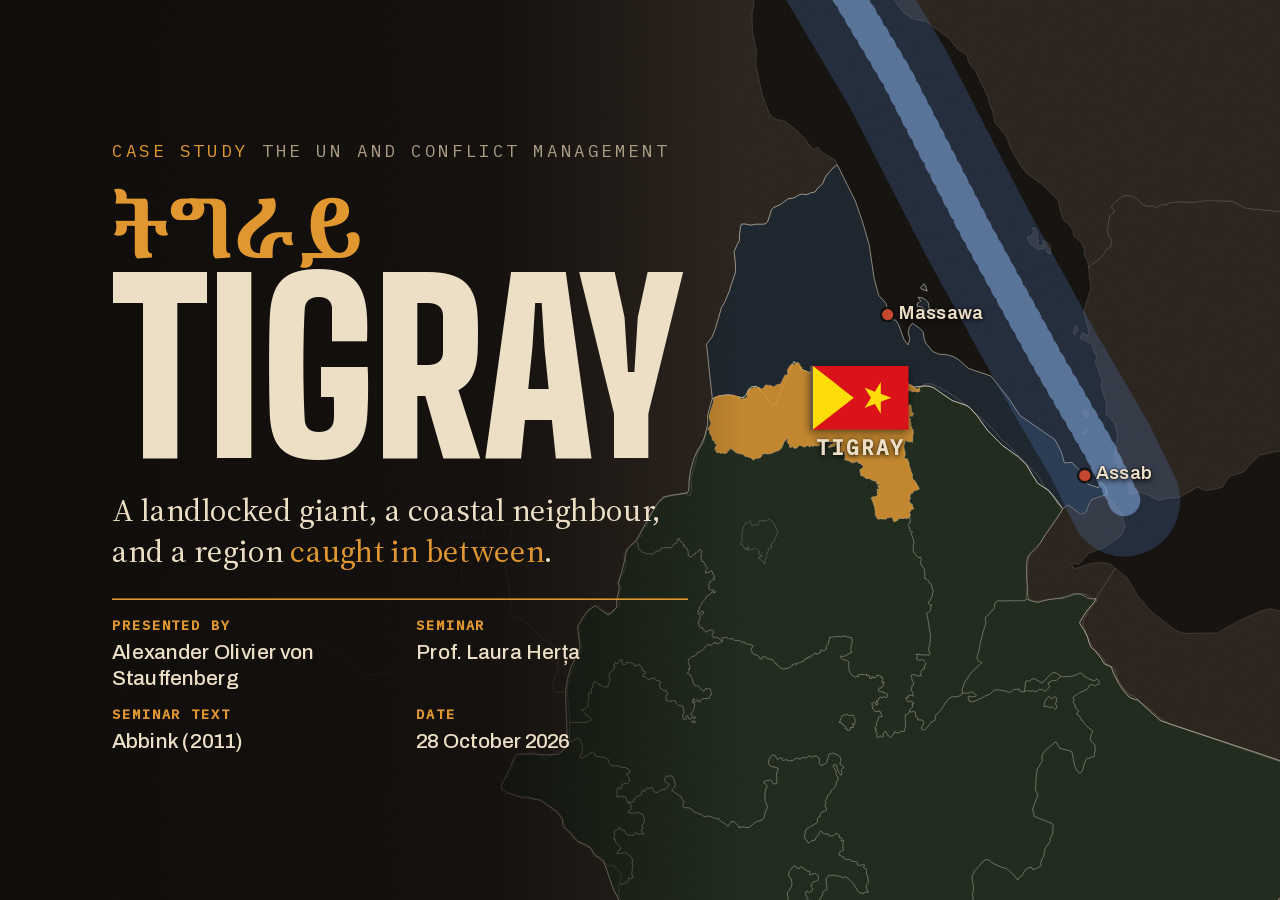
==== commit 646f483f: "Horn slide: add Djibouti and the Houthis Co-Authored-By: Claude Opus 5.5 <noreply@anthropic.com>" ====
--- a/index.html
+++ b/index.html
@@ -90,8 +90,8 @@
     <p class="lede step"><em>Tigray</em>: Ethiopia's northern region, 6 million, wedged between Eritrea and Sudan.</p>
     <div class="vo step" data-s="4">Across the water: the <b>Red Sea</b>, about 12% of world trade.</div>
     <script type="application/json" class="scene">[
-      {"reset":true,"view":"horn","frame":"right","focus":["Ethiopia","Eritrea","Djibouti","Somalia","Somaliland","Sudan","S. Sudan","Kenya","Yemen","Saudi Arabia","Egypt"],
-       "flags":[{"key":"ethiopia","at":[37.2,7.3],"big":true,"text":"Ethiopia"},{"key":"eritrea","at":[38.4,16.1],"text":"Eritrea"},{"key":"sudan","at":[32.5,13.0],"text":"Sudan"},{"key":"somalia","at":[45.6,4.5],"text":"Somalia"},{"key":"somaliland","at":[46.9,9.6],"text":"Somaliland"},{"key":"yemen","at":[46.5,15.4],"text":"Yemen"},{"key":"saudi","at":[44.5,21.5],"text":"Saudi Arabia"}]},
+      {"reset":true,"view":"horn","frame":"right","focus":["Ethiopia","Eritrea","Djibouti","Somalia","Somaliland","Sudan","S. Sudan","Kenya","Yemen","Saudi Arabia","Egypt"],"polys":[{"id":"houthi","hatch":"hou"}],
+       "flags":[{"key":"ethiopia","at":[37.2,7.3],"big":true,"text":"Ethiopia"},{"key":"eritrea","at":[37.3,16.7],"text":"Eritrea"},{"key":"sudan","at":[32.5,13.0],"text":"Sudan"},{"key":"somalia","at":[45.6,4.5],"text":"Somalia"},{"key":"somaliland","at":[46.9,9.6],"text":"Somaliland"},{"key":"yemen","at":[47.3,15.2],"text":"Yemen"},{"key":"houthi","at":[43.9,16.2],"text":"Houthis"},{"key":"djibouti","at":[42.6,11.3],"text":"Djibouti"},{"key":"saudi","at":[44.5,21.5],"text":"Saudi Arabia"}]},
       {"countries":{"Ethiopia":"fed"},"fillOpacity":0.4},
       {"countries":{"Ethiopia":"fed","Eritrea":"eri"},"markers":["assab","massawa"],"pulse":["assab","massawa"]},
       {"pulse":[],"regions":1,"regionFill":{"Tigray":"tig"},"regionOpacity":0.85,"markers":["mekelle","addis","assab","massawa"]},
